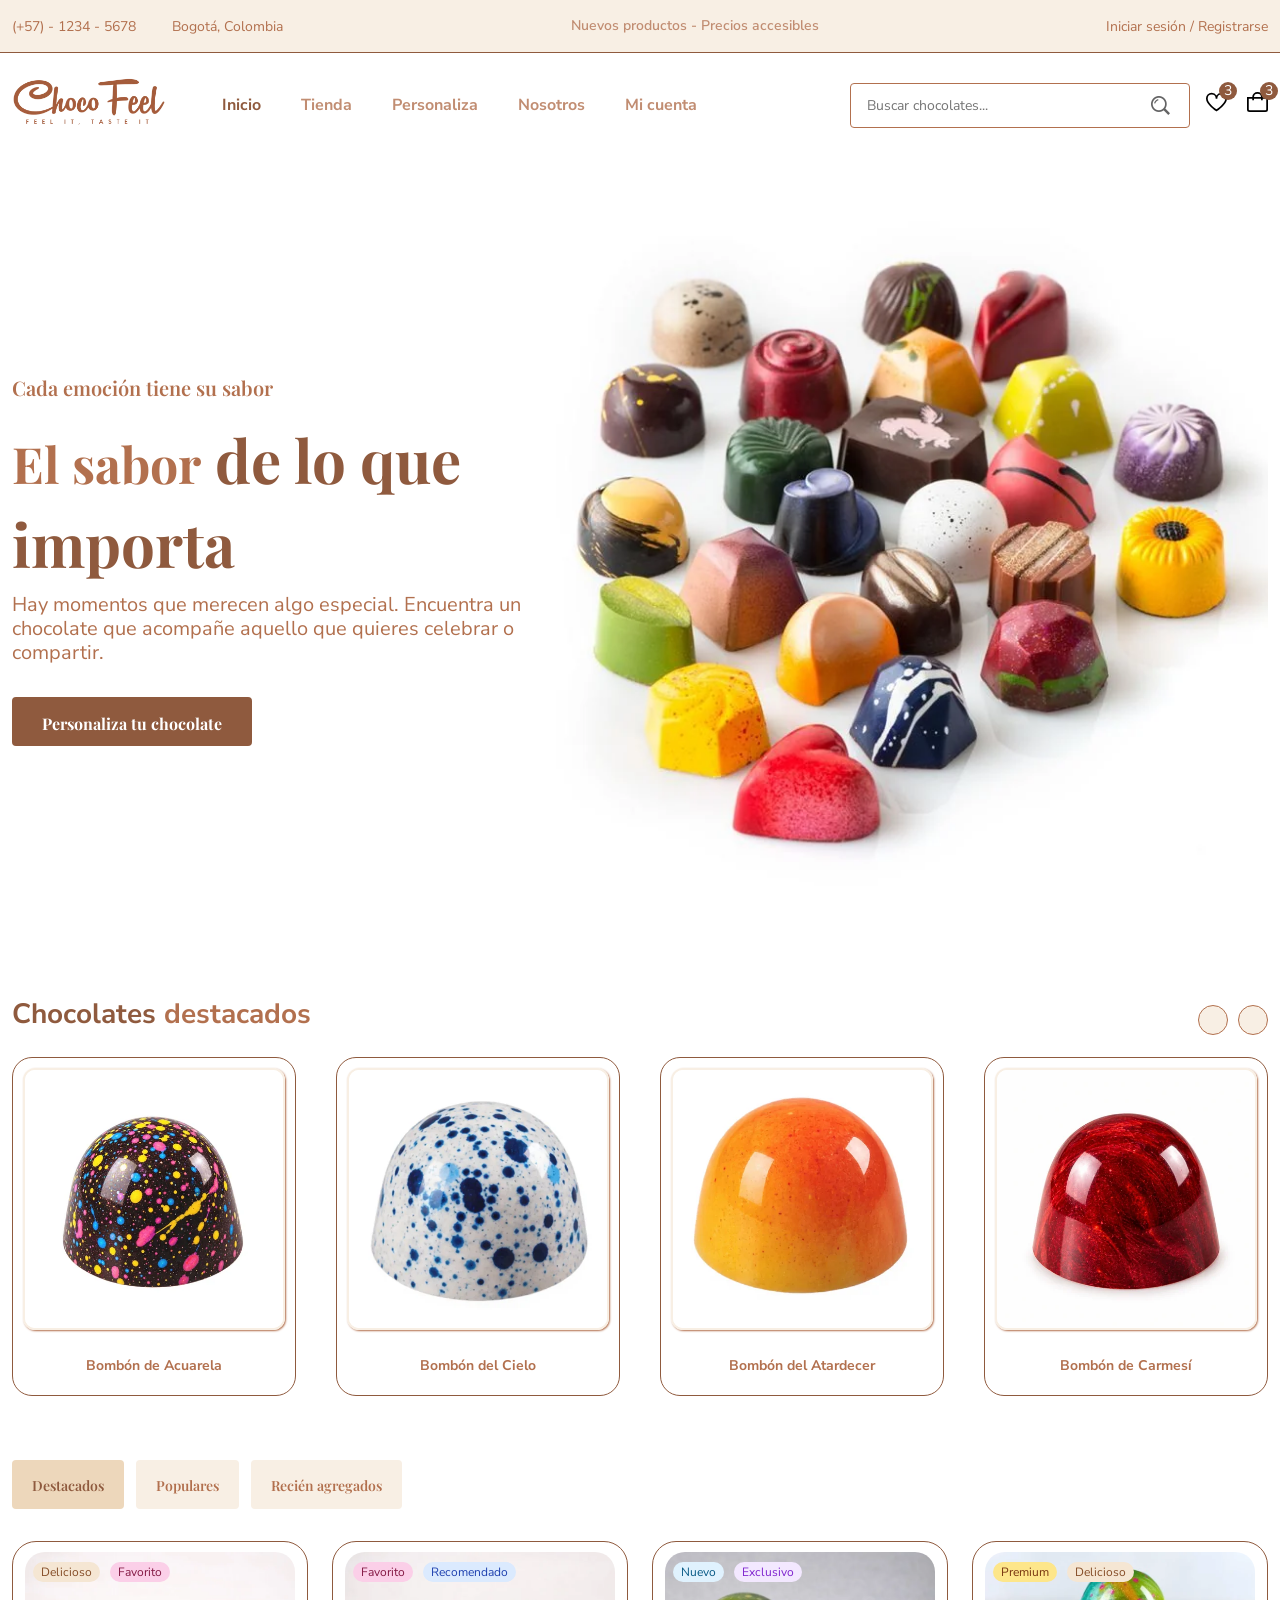
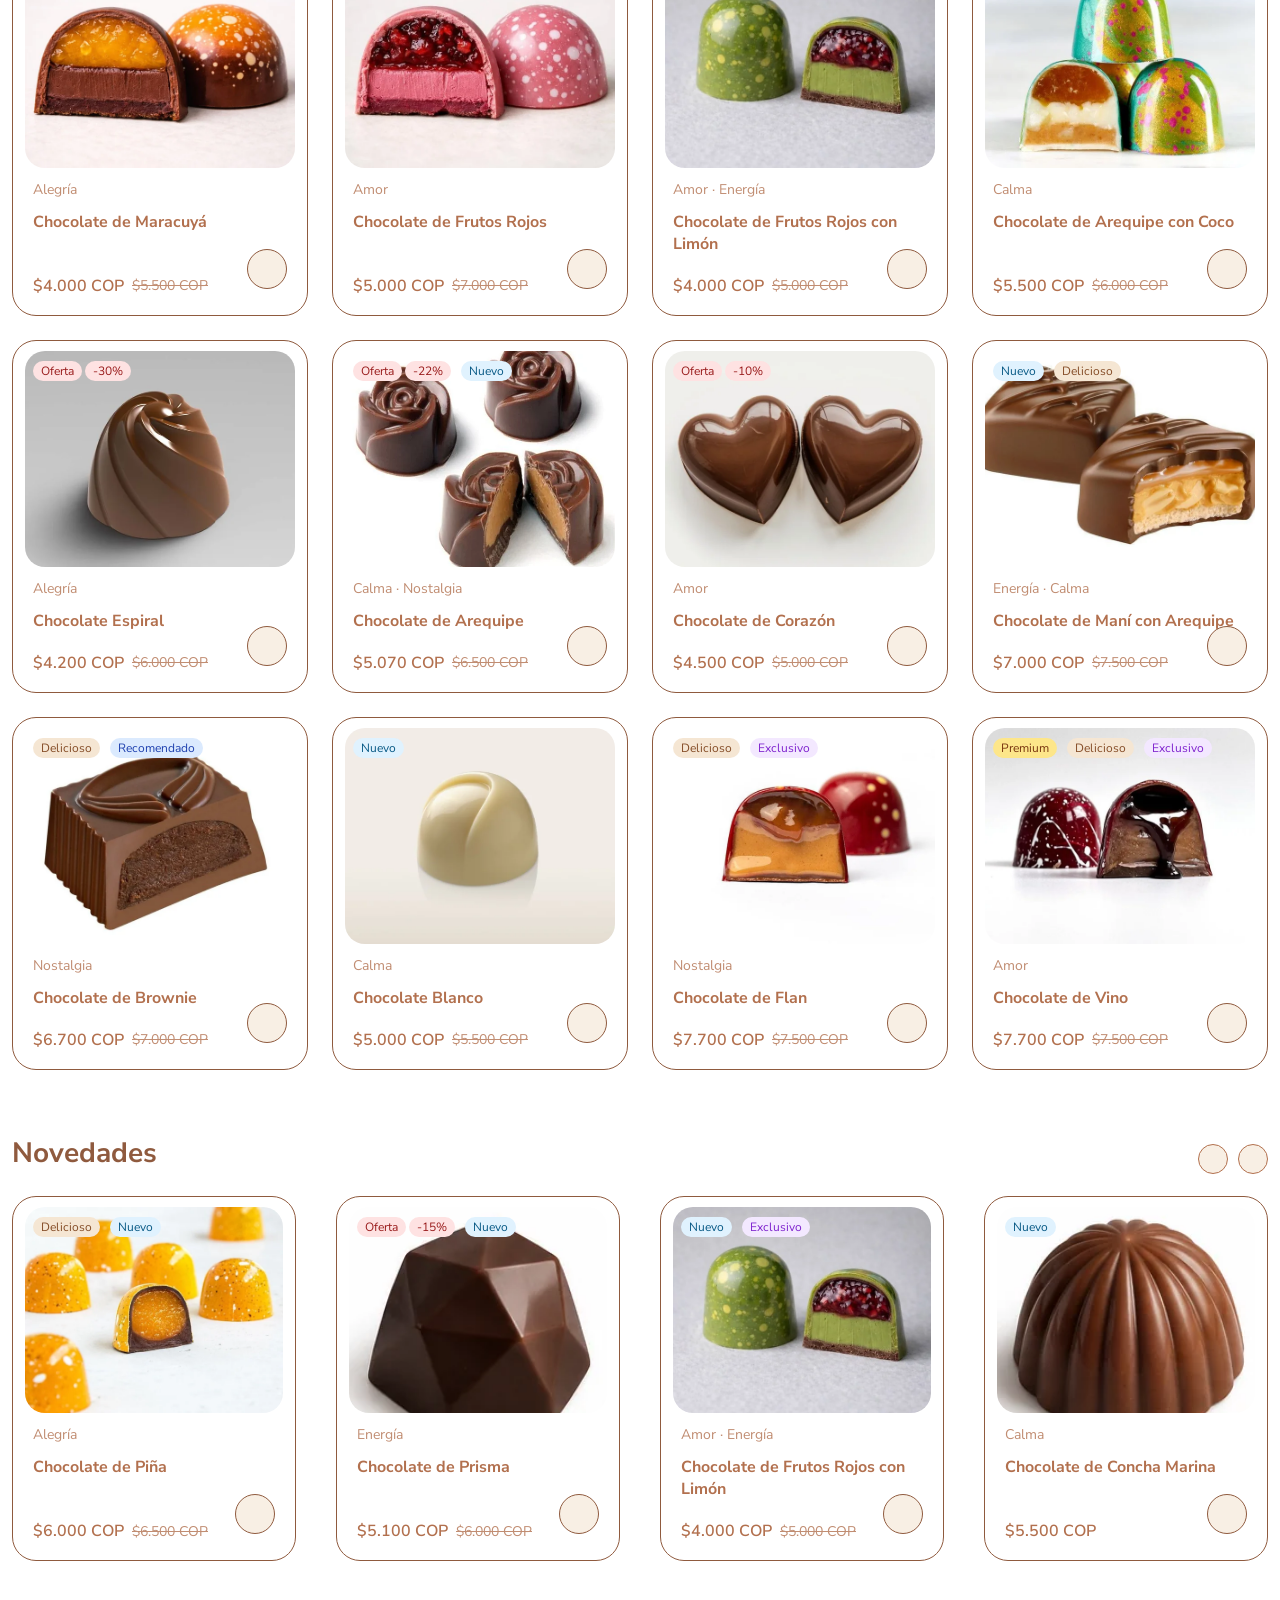
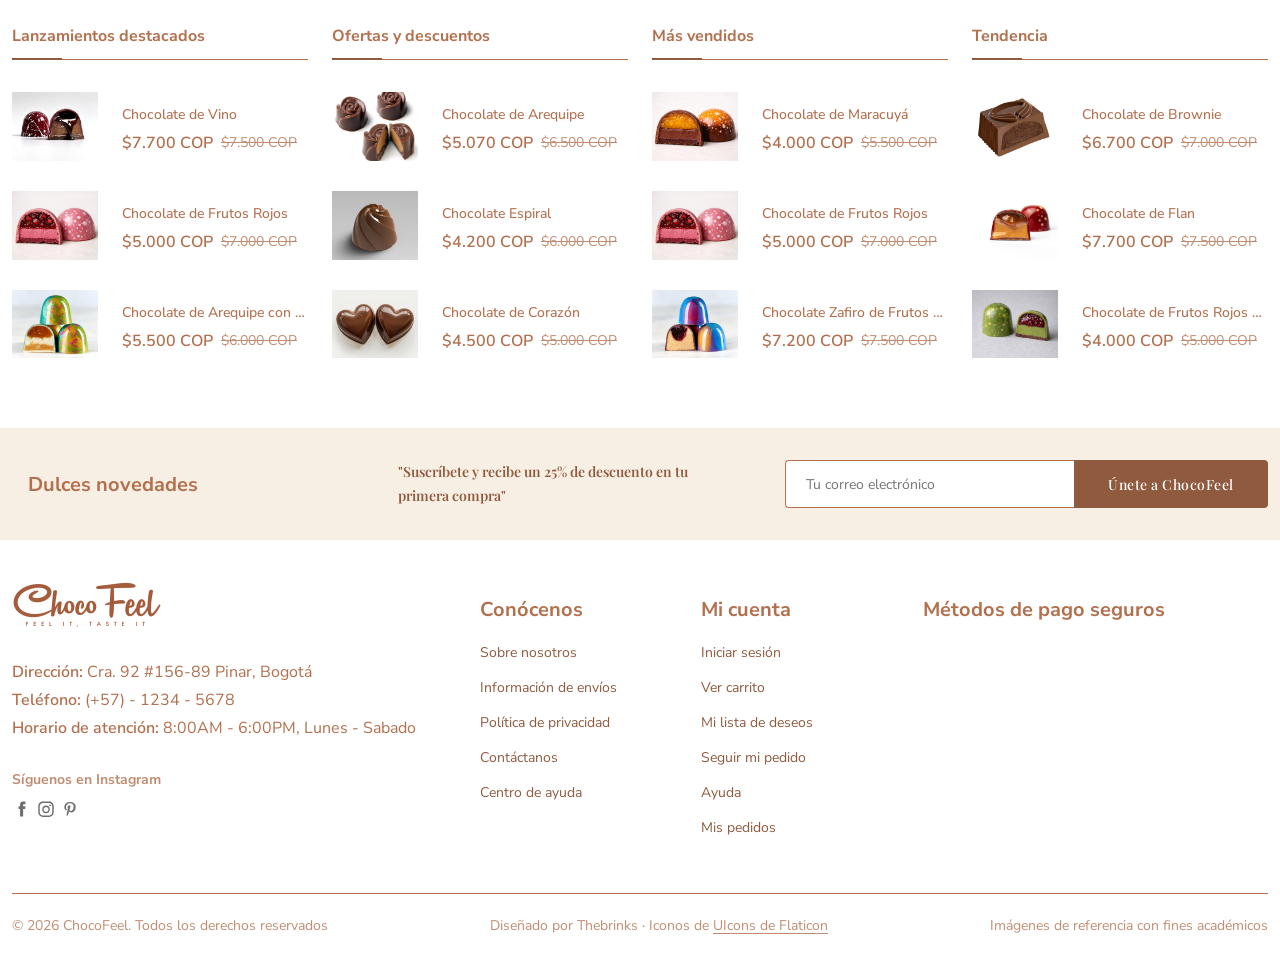
==== index.html @ 1091b46d "Tienda con filtro por emoción y sin oro comestible - shop.html + shop.js: los 22 productos con filtr" ====
<!DOCTYPE html>
<html lang="es">
<head>
  <meta charset="UTF-8">
  <meta name="viewport" content="width=device-width, initial-scale=1.0">
  <!--================= FLATICON =================-->
  <link 
    rel='stylesheet' 
    href='https://cdn-uicons.flaticon.com/4.0.0/uicons-regular-straight/css/uicons-regular-straight.css'>
  <link 
    rel='stylesheet' 
    href='https://cdn-uicons.flaticon.com/4.0.0/uicons-regular-rounded/css/uicons-regular-rounded.css'>
  <!--================= SWIPER CSS =================-->
  <link
    rel="stylesheet"
    href="https://cdn.jsdelivr.net/npm/swiper@9/swiper-bundle.min.css"
  />
  <!--================= CSS =================-->
  <link rel="stylesheet" href="assets/css/styles.css">
  <link rel="icon" type="image/png" href="assets/img/marca/favicon-chocofeel-32pixeles.png">
  <title>ChocoFeel</title>
</head>
<body>
  <!--================= HEADER =================-->
  <header class="header">
    <div class="header__top">
      <div class="header__container container">
        <div class="header__contact">
          <span>(+57) - 1234 - 5678</span>
          <span> Bogotá, Colombia</span>
        </div>
        <p class="header__alert-news">
          Nuevos productos - Precios accesibles
        </p>
        <a href="login-register.html" class="header__top-action">
          Iniciar sesión / Registrarse
        </a>
      </div>
    </div>
    <nav class="nav container">
      <a href="index.html" class="nav__logo">
          <img src="assets/img/marca/logo-chocofeel-mejorado-sinfondo.webp" alt="" class="nav__logo-img">
      </a>
      <div class="nav__menu" id="nav-menu">
        <ul class="nav__list">
          <li class="nav__item">
            <a href="index.html" class="nav__link active-link">Inicio</a>
          </li>
          <li class="nav__item">
            <a href="shop.html" class="nav__link">Tienda</a>
          </li>
          <li class="nav__item">
            <a href="customize.html" class="nav__link">Personaliza</a>
          </li>
          <li class="nav__item">
            <a href="about.html" class="nav__link">Nosotros</a>
          </li>
          <li class="nav__item">
            <a href="accounts.html" class="nav__link">Mi cuenta</a>
          </li>
        </ul>
        <div class="header__search">
          <input type="text" placeholder="Buscar chocolates..." class="form__input">
          <button class="search__btn" aria-label="Buscar">
            <img src="assets/img/icons/search.png" alt="">
          </button>
        </div>
      </div>
      <div class="header__user-actions">
          <a href="wishlist.html" class="header__action-btn">
            <img src="assets/img/icons/icon-heart.svg" alt="">
            <span class="count">3</span>
          </a>
          <a href="cart.html" class="header__action-btn">
            <img src="assets/img/icons/icon-cart.svg" alt="">
            <span class="count">3</span>
          </a>
      </div>
    </nav>
  </header>
  <!--================= MAIN =================-->
  <main class="main">
    <!--================= HOME =================-->
    <section class="home section--lg">
      <div class="home__container container grid">
        <div class="home__content">
          <span class="home__subtitle">Cada emoción tiene su sabor</span>
          <h1 class="home__title">
            El sabor<span> de lo que importa</span>
          </h1>
          <p class="home__description">
            Hay momentos que merecen algo especial. Encuentra un chocolate que acompañe aquello que quieres celebrar o compartir.
          </p>
          <a href="customize.html" class="btn">Personaliza tu chocolate</a>
        </div>
        <img src="assets/img/banner/banner--colors-chocolates.webp" alt="" class="home__img">
      </div>
    </section>
    <!--================= FEATURES =================-->
    <section class="featured container section">
      <h3 class="section__title">
          <span>Chocolates</span> destacados
      </h3>
      <div class="features__container swiper">
        <div class="swiper-wrapper">
          <a href="shop.html" class="feature__item swiper-slide">
            <img src="assets/img/features/feature-1.webp" loading="lazy" alt="" class="feature__img">
            <h3 class="feature__title">Bombón de Acuarela</h3>
          </a>
          <a href="shop.html" class="feature__item swiper-slide">
            <img src="assets/img/features/feature-2.webp" loading="lazy" alt="" class="feature__img">
            <h3 class="feature__title">Bombón del Cielo</h3>
          </a>
          <a href="shop.html" class="feature__item swiper-slide">
            <img src="assets/img/features/feature-3.webp" loading="lazy" alt="" class="feature__img">
            <h3 class="feature__title">Bombón del Atardecer</h3>
          </a>
          <a href="shop.html" class="feature__item swiper-slide">
            <img src="assets/img/features/feature-4.webp" loading="lazy" alt="" class="feature__img">
            <h3 class="feature__title">Bombón de Carmesí</h3>
          </a>
          <a href="shop.html" class="feature__item swiper-slide">
            <img src="assets/img/features/feature-5.webp" loading="lazy" alt="" class="feature__img">
            <h3 class="feature__title">Bombón de Ámbar</h3>
          </a>
          <a href="shop.html" class="feature__item swiper-slide">
            <img src="assets/img/features/feature-6.webp" loading="lazy" alt="" class="feature__img">
            <h3 class="feature__title">Bombón del Cosmos</h3>
          </a>
          <a href="shop.html" class="feature__item swiper-slide">
            <img src="assets/img/features/feature-7.webp" loading="lazy" alt="" class="feature__img">
            <h3 class="feature__title">Bombón Áureo</h3>
          </a>
        </div>
        <div class="swiper-button-next">
          <i class="fi fi-rs-angle-right"></i>
        </div>
        <div class="swiper-button-prev">
          <i class="fi fi-rs-angle-left"></i>
        </div>
      </div>
    </section> 
    <!--================= PRODUCTS =================-->
    <section class="products section container">
      <div class="tab__btns">
        <span class="tab__btn active-tab" data-target="#featured">Destacados</span>
        <span class="tab__btn"
        data-target="#popular">Populares</span>
        <span class="tab__btn"
        data-target="#new-added">Recién agregados</span>
      </div>
      <div class="tab__items">
        <div class="tab__item active-tab" content id="featured">
          <div class="products__container grid"></div>
        </div>
        <div class="tab__item" content id="popular">
          <div class="products__container grid"></div>
        </div>
        <div class="tab__item" content id="new-added">
          <div class="products__container grid"></div>
        </div>
      </div>
    </section>
    <!--================= NEW ARRIVALS =================-->
    <section class="new__arrivals container section">
      <h3 class="section__title">
          <span>Novedades</span>
      </h3>
      <div class="new__container swiper">
        <div class="swiper-wrapper"></div>
        <div class="swiper-button-next">
          <i class="fi fi-rs-angle-right"></i>
        </div>
        <div class="swiper-button-prev">
          <i class="fi fi-rs-angle-left"></i>
        </div>
      </div>
    </section>
    <!--================= SHOWCASE =================-->
    <section class="showcase section">
      <div class="showcase__container container grid">
        <div class="showcase__wrapper">
          <h3 class="section__title">Lanzamientos destacados</h3>
          <div id="showcase-launches"></div>
        </div>
        <div class="showcase__wrapper">
          <h3 class="section__title">Ofertas y descuentos</h3>
          <div id="showcase-offers"></div>
        </div>
        <div class="showcase__wrapper">
          <h3 class="section__title">Más vendidos</h3>
          <div id="showcase-best-sellers"></div>
        </div>
        <div class="showcase__wrapper">
          <h3 class="section__title">Tendencia</h3>
          <div id="showcase-trending"></div>
        </div>
      </div>
    </section>
    <!--================= NEWSLETTER =================-->
    <section class="newsletter section home__newsletter">
      <div class="newsletter__container container grid">
        <h3 class="newsletter__title flex">
          <i class="fi fi-rr-envelope newsletter__icon"></i>
          Dulces novedades
        </h3>
        <p class="newsletter__description">
          "Suscríbete y recibe un 25% de descuento en tu primera compra"
        </p>
        <form action="" class="newsletter__form" id="newsletter-form">
          <input 
          type="email" 
          placeholder="Tu correo electrónico" 
          class="newsletter__input" 
          required>
          <button type="submit" class="newsletter__btn">Únete a ChocoFeel</button>
        </form>
      </div>
    </section>
  </main>
  <!--================= FOOTER =================-->
  <footer class="footer container">
    <div class="footer__container grid">
      <div class="footer__content">
        <a href="index.html" class="footer__logo">
          <img src="assets/img/marca/logo-chocofeel-mejorado-sinfondo.webp" alt="" class="footer__logo-img">
        </a>
        <p class="footer__description">
          <span>Dirección:</span> Cra. 92 #156-89 Pinar, Bogotá
        </p>
        <p class="footer__description">
          <span>Teléfono:</span> (+57) - 1234 - 5678
        </p>
        <p class="footer__description">
          <span>Horario de atención:</span> 8:00AM - 6:00PM, Lunes - Sabado
        </p>
        <div class="footer__social">
          <h4 class="footer__subtitle">Síguenos en Instagram</h4>
          <div class="footer__social-links flex">
            <a href="">
              <img src="assets/img/icons/icon-facebook.svg" alt="" class="footer__social-icon">
            </a>
            <a href="">
              <img src="assets/img/icons/icon-instagram.svg" alt="" class="footer__social-icon">
            </a>
            <a href="">
              <img src="assets/img/icons/icon-pinterest.svg" alt="" class="footer__social-icon">
            </a>
            <a href="">
              <img src="assets/img/icons/icon-twitter.svg" alt="" class="footer__social-icon">
            </a>
          </div>
        </div>
      </div>

      <div class="footer__content">
        <h3 class="footer__title">Conócenos</h3>
        <ul class="footer__links">
          <li><a href="about.html" class="footer__link">Sobre nosotros</a></li>
          <li><a href="" class="footer__link">Información de envíos</a></li>
          <li><a href="" class="footer__link">Política de privacidad</a></li>
          <li><a href="" class="footer__link">Contáctanos</a></li>
          <li><a href="" class="footer__link">Centro de ayuda</a></li>
        </ul>
      </div>

      <div class="footer__content">
        <h3 class="footer__title">Mi cuenta</h3>
        <ul class="footer__links">
          <li><a href="login-register.html" class="footer__link">Iniciar sesión</a></li>
          <li><a href="cart.html" class="footer__link">Ver carrito</a></li>
          <li><a href="wishlist.html" class="footer__link">Mi lista de deseos</a></li>
          <li><a href="" class="footer__link">Seguir mi pedido</a></li>
          <li><a href="" class="footer__link">Ayuda</a></li>
          <li><a href="accounts.html" class="footer__link">Mis pedidos</a></li>
        </ul>
      </div>

      <div class="footer__content">
        <h3 class="footer__title">Métodos de pago seguros</h3>

        <img src="assets/img/payment-method/payment-method.png" alt="" class="payment__img">
      </div>
    </div>

    <div class="footer__bottom">
      <p class="copyright">&copy; 2026 ChocoFeel. Todos los derechos reservados </p>
      <p class="designer">
        Diseñado por Thebrinks · Iconos de <a href="https://www.flaticon.es/uicons" 
        target="_blank">UIcons de Flaticon</a>
      </p>
      <p class="designer">
        Imágenes de referencia con fines académicos
      </p>
    </div>
  </footer>
  <!--================= SWIPER JS =================-->
  <script src="https://cdn.jsdelivr.net/npm/swiper@9/swiper-bundle.min.js"></script>
  <!--================= MAIN JS =================-->
  <script src="assets/js/products.js"></script>
  <script src="assets/js/main.js"></script>
</body>
</html>
---- assets/css/styles.css ----
/*=============== GOOGLE FONTS ===============*/
@import url('https://fonts.googleapis.com/css2?family=Nunito+Sans:opsz,wght@6..12,200..1000&family=Playfair+Display:wght@400..900&display=swap');

/*=============== VARIABLES CSS ===============*/
:root {
    --header-height: 4rem;

    /*============ colors ============*/
    --first-color: #8f5a3e;
    --first-color-alt: #f8efe4;
    --second-color: #edd7bb;
    --title-color: #8f5a3e;
    --subtitle-color: #b2704e;
    --text-color: #b2704e;
    --text-color-light: #c18d72;
    --body-color: #fff;
    --container-color: #f8efe4;
    --border-color: #8f5a3e;
    --border-color-alt: #b2704e;

    /*============ font and typography ============*/
    /* .5rem = 8px | 1rem = 16px ... */
    --body-font: "Nunito Sans", sans-serif;
    --second-font: "Playfair Display", sans-serif;
    --bigger-font-size: 3.75rem;
    --big-font-size: 3.5rem;
    --h1-font-size: 3.125rem;
    --h2-font-size: 2.5rem;
    --h3-font-size: 2.125rem;
    --h4-font-size: 1.750rem;
    --large-font-size: 1.250rem;
    --normal-font-size: 1rem;
    --small-font-size: 0.875rem;
    --smaller-font-size: 0.75rem;
    --tiny-font-size: 0.6875rem;

    /*============ Font weight ============*/
    --weight-400: 400;
    --weight-500: 500;
    --weight-600: 600;
    --weight-700: 700;

    /*============ transition ============*/
    --transition: cubic-bezier(0, 0, 0.05, 1);
}

/* Responsive typography */
    @media screen and (max-width: 1200px) {

    }

/*=============== BASE ===============*/
* {
    margin: 0;
    padding: 0;
    box-sizing: border-box;
}

input,
textarea,
body {
    color: var(--text-color);
    font-family: var(--body-font);
    font-size: var(--normal-font-size);
    font-weight: var(--weight-400)
}

body {
    background-color: var(--body-color);
}

h1 {
    font-family: var(--second-font);
    color: var(--title-color);
    font-weight: var(--weight-700);
}

h2 {
    font-family: var(--second-font);
    color: var(--subtitle-color);
    font-weight: var(--weight-600);
}

h3,
h4 {
    font-family: var(--body-font);
    color: var(--subtitle-color);
    font-weight: var(--weight-700);
}

ul {
    list-style: none;
}

a {
    text-decoration: none;
}

p {
    line-height: 1.5rem;
}

img {
    max-width: 100%;
}

button,
textarea,
input {
    background-color: transparent;
    border: none;
    outline: none;
}

/*=============== REUSABLE CSS CLASES ===============*/
.container {
    max-width: 1320px;
    margin-inline: auto;
    padding-inline: 0.75rem;
}

.grid {
    display: grid;
    gap: 1.5rem;
}

.section {
    padding-block: 2rem;
}

.section--lg {
    padding-block: 4rem;
}

.section__title {
    font-size: var(--h4-font-size);
    margin-bottom: 1.5rem
}

.section__title span {
    color: var(--first-color)
}

.header__container {
    display: flex;
    align-items: center;
    justify-content: space-between;
}

.form__input {
    border: 1px solid var(--border-color-alt);
    padding-inline: 1rem;
    height: 45px;
    border-radius: 0.25rem;
    font-size: var(--small-font-size)
}

.flex {
    display: flex;
    align-items: center;
    column-gap: 0.5rem;
}

.new__price {
    color: var(--subtitle-color);
    font-weight: var(--weight-600);
}

.old__price {
    color: var(--text-color-light);
    font-size: var(--small-font-size);
    text-decoration: line-through;
}

/*=============== HEADER & NAV ===============*/
.header__top {
    background-color: var(--container-color);
    border-bottom: 1px solid var(--first-color);
    padding-block: 0.875rem;
}

.header__contact span:first-child {
    margin-right: 2rem;
}

.header__contact span,
.header__alert-news,
.header__top-action {
    font-size: var(--small-font-size)
}

.header__alert-news {
    color: var(--text-color-light);
    font-weight: var(--weight-600);
}

.header__top-action {
    color: var(--text-color)
}

.nav,
.nav__menu,
.nav__list,
.header__user-actions {
    display: flex;
    align-items: center;
}

.nav {
    height: calc(var(--header-height) + 2.5rem);
    justify-content: space-between;
    column-gap: 1rem;
}

.nav__logo-img {
    width: 200px;
}

.nav__menu {
    width: 100%;
    margin-left: 2.5rem;
}

.nav__list {
    column-gap: 2.5rem;
    margin-right: auto;
}

.nav__link {
    color: var(--text-color-light);
    font-weight: var(--weight-700);
    transition: all 0.2s var(--transition);
}

.header__search {
    width: 340px;
    position: relative;
}

.header__search .form__input {
    width: 100%;
}

.search__btn {
    position: absolute;
    top: 24%;
    right: 1.25rem;
    cursor: pointer;
}

.header__user-actions {
    column-gap: 1.25rem;
}

/* Active link */
.active-link,
.nav__link:hover {
    color: var(--title-color);
}

.header__action-btn {
    position: relative;
}

.header__action-btn img {
    width: 30px;
}

.header__action-btn .count {
    position: absolute; 
    top: -0.626rem;
    right: -0.625rem;
    background-color: var(--first-color);
    color: var(--body-color);
    height: 18px;
    width: 18px;
    line-height: 18px;
    border-radius: 50%;
    text-align: center;
    font-size: var(--small-font-size);
}

/*=============== HOME ===============*/
.home__container {
    grid-template-columns: 5fr 7fr;
    align-items: center;
}

.home__subtitle,
.home__description {
    font-size: var(--large-font-size);
}

.home__subtitle {
    font-family: var(--second-font);
    font-weight: var(--weight-600);
    margin-bottom: 1rem;
    display: block;
}

.home__title {
    font-size: var(--h1-font-size);
    font-weight: var(--weight-700);
    line-height: 1.4;
    color: var(--subtitle-color);
}

.home__title span {
    color: var(--first-color);
    font-size: var(--bigger-font-size)
}

.home__description {
    margin-block: .5rem 2rem;
}

.home__img {
    justify-self: flex-end;
}

/*=============== BUTTONS ===============*/
.btn {
    display: inline-block;
    background-color: var(--first-color);
    border: 2px solid var(--first-color);
    color: var(--body-color);
    Padding-inline: 1.75rem;
    height: 49px;
    line-height: 49px;
    border-radius: 0.25rem;
    font-family: var(--second-font);
    font-weight: var(--weight-700);
    transition: all 0.4s var(--transition);
}

.btn:hover {
    background-color: transparent;
    color: var(--first-color);
}

/*=============== FEATURES ===============*/
.featured {
    overflow: hidden;
}

.feature__item {
    text-align: center;
    border: 1px solid var(--border-color);
    padding: 0.625rem 0.625rem 1.25rem;
    border-radius: 1.25rem;
    max-height: 350px;
}

.feature__img {
    border-radius: 0.75rem;
    margin-bottom: 1.25rem;
    border: 2px solid var(--first-color-alt);
    box-shadow: 1px 1px 2px var(--subtitle-color);
}

.feature__title {
    color: var(--text-color);
    font-size: var(--small-font-size);
}

/* Swiper class */

.swiper {
    overflow: initial;
}

.swiper-button-next::after,
.swiper-button-prev::after {
    content: '';
}

.swiper-button-next,
.swiper-button-prev {
    top: -1.875rem;
    background-color: var(--first-color-alt);
    border: 1px solid var(--border-color-alt);
    width: 30px;
    height: 30px;
    border-radius: 50%;
    color: var(--first-color);
    font-size: var(--tiny-font-size);
}

.swiper-button-prev {
    left: initial;
    right: 2.5rem;
}

.swiper-button-next {
    right: 0;
}

/*=============== PRODUCTS ===============*/
.tab__btns {
    display: flex;
    column-gap: 0.75rem;
    margin-bottom: 2rem;
}

.tab__btn {
    background-color: var(--first-color-alt);
    color: var(--subtitle-color);
    padding: 1rem 1.25rem 0.875rem;
    border-radius: 0.25rem;
    font-family: var(--second-font);
    font-size: var(--small-font-size);
    font-weight: var(--weight-600);
    cursor: pointer;
}

.products__container {
    grid-template-columns: repeat(4, 1fr);
}

.product__item {
    border: 1px solid var(--border-color);
    border-radius: 1.5rem;
    transition: all 0.2s var(--transition);
    display: flex;
    flex-direction: column;
}

.product__banner {
    padding: 0.625rem 0.75rem 0.75rem;
}

.product__banner,
.product__images {
    position: relative;
}

.product__images {
    display: block;
    overflow: hidden;
    border-radius: 1.25rem;
}

.product__img {
    width: 100%;
    aspect-ratio: 5 / 4;
    object-fit: cover;
    vertical-align: middle;
    transition: all 1.5s var(--transition);
}

.product__item:hover .product__img {
    transform: scale(1.1);
}

.product__actions {
    position: absolute;
    top: 50%;
    left: 50%;
    transform: translate(-50%, -50%);
    display: flex;
    column-gap: 0.5rem;
    transition: all 0.2s var(--transition);
}

.action__btn {
    width: 40px;
    height: 40px;
    line-height: 42px;
    text-align: center;
    border-radius: 50%;
    background-color: var(--first-color-alt);
    border: 1px solid var(--border-color);
    color: var(--text-color);
    font-size: var(--small-font-size);
    position: relative;
}

.action__btn::before,
.action__btn::after {
    position: absolute;
    left: 50%;
    transform: translateX(-50%);
    transition: all 0.3s cubic-bezier(0.71, 1.7, 0.77, 1.24)
}

.action__btn::before {
    content: '';
    top: -2px;
    border: 0.5rem solid transparent;
    border-top-color: var(--first-color);

}

.action__btn::after {
    content: attr(aria-label);
    bottom: 100%;
    background-color: var(--first-color);
    color: var(--body-color);
    font-size: var(--tiny-font-size);
    white-space: nowrap;
    padding-inline: 0.625rem;
    border-radius: 0.25rem;
    line-height: 2.58;
}

.product__badge {
    display: flex;
    gap: 10px;
    position: absolute;
    left: 1.25rem;
    top: 1.25rem;
}

.badge {
    background-color: var(--first-color);
    color: var(--body-color);
    padding: 0.125rem 0.5rem;
    border-radius: 2.5rem;
    font-size: var(--smaller-font-size);
}

.badge-discount {
    display: flex;
    gap: 3px;
}

.light-blue {
    background-color: #e0f2fe;
    color: #075985
}

.light-brown {
    background-color: #f5e6d3;
    color: #854d27;
}

.light-red {
    background-color: #fee2e2;
    color: #991b1b;
}

.light-yellow {
    background-color: #fde68a;
    color: #78350f;
}

.light-pink {
    background-color: #fbcfe8;
    color: #831843;
}

.dark-blue {
    background-color: #dbeafe;
    color: #1e40af;
}

.dark-purple {
    background-color: #f3e8ff;
    color: #7e22ce;
}


.product__content {
    padding: 0 1.25rem 1.125rem;
    position: relative;
    flex-grow: 1;
    display: flex;
    flex-direction: column;
}

.product__price {
    margin-top: auto;
}

.product__category {
    color: var(--text-color-light);
    font-size: var(--small-font-size);
}

.product__title {
    font-size: var(--normal-font-size);
    margin-block: 0.75rem 0.5rem;
}

.product__rating {
    color: #ffb300;
    font-size: var(--smaller-font-size);
    margin-bottom: 0.75rem;
}

.cart__btn {
    position: absolute;
    bottom: 1.6rem;
    right: 1.25rem;
}

/* Active Tab */
.tab__btn.active-tab {
    color: var(--title-color);
    background-color: var(--second-color);
}

.tab__item:not(.active-tab) {
    display: none;
}

/* Product Hover */
.product__actions,
.action__btn::before,
.action__btn::after {
    opacity: 0;
}

.product__item:hover {
    box-shadow: 0 0 10px #0000001a;
}

.product__item:hover .product__actions,
.action__btn:hover::before,
.action__btn:hover::after {
    opacity: 1;
}

.action__btn:hover::before,
.action__btn:hover::after {
    transform: translateX(-50%) translateY(-0.5rem)
}

.action__btn:hover {
    background-color: var(--first-color);
    border-color: var(--first-color);
    color: var(--body-color);
}

/*=============== NEW ARRIVALS ===============*/
.new__arrivals {
    overflow: hidden;
}

.new__container .swiper-slide {
    height: auto;
}

/*=============== SHOWCASE ===============*/

.showcase__container {
    grid-template-columns: repeat(4,1fr);
}

.showcase__wrapper .section__title {
    font-size: var(--normal-font-size);
    border-bottom: 1px solid var(--border-color-alt);
    padding-bottom: 0.75rem;
    margin-bottom: 2rem;
    position: relative
}

.showcase__wrapper .section__title::before {
    content: '';
    position: absolute;
    left: 0;
    bottom: -1.3px;
    width: 50px;
    height: 2px;
    background-color: var(--first-color);
}

.showcase__item {
    display: flex;
    align-items: center;
    column-gap: 1.5rem;
}

.showcase__item:not(:last-child) {
    margin-bottom: 1.5rem;
}

.showcase__img {
    width: 86px;
    aspect-ratio: 5 / 4;
    object-fit: cover;
}

.showcase__content {
    width: calc(100% - 110px);
}

.showcase__title {
    font-size: var(--small-font-size);
    font-weight: var(--weight-500);
    white-space: nowrap;
    overflow: hidden;
    text-overflow: ellipsis;
    margin-bottom: 0.5rem;
}

/*=============== NEWSLETTER ===============*/
.newsletter {
    background-color: var(--container-color);
}

.home__newsletter {
    margin-top: 2rem;
}

.newsletter__container {
    grid-template-columns: repeat(2, 3.5fr) 5fr;
    align-items: center;
    column-gap: 3rem;
}

.newsletter__title {
    column-gap: 1rem;
    font-size: var(--large-font-size);
}

.newsletter__icon {
    display: flex;
    color: var(--first-color);
    font-size: 2.25rem;
}

.newsletter__description {
    color: var(--title-color);
    font-family: var(--second-font);
    font-size: var(--small-font-size);
    font-weight: var(--weight-600)
}

.newsletter__form {
    display: flex;
}

.newsletter__input,
.newsletter__btn {
    font-size: var(--small-font-size);
}

.newsletter__input {
    background-color: var(--body-color);
    border: 1px solid var(--border-color-alt);
    border-right: none;
    padding-inline: 1.25rem;
    width: 100%;
    height: 48px;
    border-radius: 0.25rem 0 0 0.25rem;
}

.newsletter__btn {
    background-color: var(--first-color);
    border: 2px solid var(--first-color);
    color: var(--body-color);
    padding-inline: 2rem;
    border-radius: 0 0.25rem 0.25rem 0;
    font-family: var(--second-font);
    font-weight: var(--weight-500);
    letter-spacing: 0.5px;
    white-space: nowrap;
    cursor: pointer;
    transition: all 0.3s var(--transition);
}

.newsletter__btn:hover {
    background-color: var(--container-color);
    color: var(--first-color);
}

/* Mensaje que reemplaza al formulario después de enviarlo (ver main.js) */
.newsletter__success {
    color: var(--title-color);
    font-family: var(--second-font);
    font-weight: var(--weight-600);
}

/*=============== FOOTER ===============*/
.footer__container {
    grid-template-columns: 4.5fr repeat(2, 2fr) 3.5fr;
    padding-block: 2.5rem;
}

.footer__logo {
    display: block;
    margin-bottom: 1.5rem;
}

.footer__logo-img {
    width: 150px;
}

.footer__subtitle {
    color: var(--text-color-light);
    font-size: var(--small-font-size);
    margin-block: 1.25rem 0.625rem;
}

.footer__description {
    margin-bottom: 0.25rem;
}

.footer__description span {
    font-weight: var(--weight-600);
}

.footer__social .footer__subtitle {
    margin-top: 1.875rem;
}

.footer__social-links {
    column-gap: 0.25rem;
}

.footer__social-icon {
    width: 20px;
    opacity: 0.7;
}

.footer__title {
    font-size: var(--large-font-size);
    margin-block: 1rem 1.25rem;
}

.footer__link {
    color: var(--title-color);
    font-size: var(--small-font-size);
    margin-bottom: 1rem;
    display: block;
    transition: all .3s var(--transition);
}

.footer__link:hover {
    color: var(--subtitle-color);
    margin-left: 0.25rem;
}

.footer__bottom {
    display: flex;
    justify-content: space-between;
    padding-block: 1.25rem;
    border-top: 1px solid var(--border-color-alt);
    align-items: center;
}

.copyright,
.designer {
    color: var(--text-color-light);
    font-size: var(--small-font-size);
}

.designer a {
    color: inherit;
    text-decoration: underline;
    text-underline-offset: 3px;
    transition: color 0.3s var(--transition);
}

.designer a:hover {
    color: var(--first-color);
}

/*=============== BREADCRUMBS ===============*/
.breadcrumb {
    background-color: var(--container-color);
    padding-block: 1.5rem;
}

.breadcrumb__list {
    column-gap: 0.75rem;
}

.breadcrumb__link {
    color: var(--text-color);
    font-size: var(--small-font-size);
}
/*=============== FORMS (login, registro y armador) ===============*/
.form {
    row-gap: 0.75rem;
}

.form__label {
    color: var(--title-color);
    font-size: var(--small-font-size);
    font-weight: var(--weight-600);
    margin-bottom: -0.25rem;
}

.form__input:focus {
    border-color: var(--first-color);
}

.form__check {
    display: flex;
    align-items: center;
    column-gap: 0.5rem;
    font-size: var(--small-font-size);
    cursor: pointer;
}

.form__check input {
    accent-color: var(--first-color);
    width: 1rem;
    height: 1rem;
}

.form__error {
    color: #991b1b;
    font-size: var(--small-font-size);
    font-weight: var(--weight-600);
}

.form__error:empty {
    display: none;
}

.form__btn {
    margin-top: 0.5rem;
}

.btn {
    cursor: pointer;
}

.form__success {
    color: var(--title-color);
    font-family: var(--second-font);
    font-size: var(--large-font-size);
    font-weight: var(--weight-600);
}

/*=============== CUSTOMIZE ===============*/
.customize__title {
    font-size: var(--h2-font-size);
    color: var(--subtitle-color);
}

.customize__title span {
    color: var(--first-color);
}

.customize__description {
    margin-block: 0.5rem 2.5rem;
}

.customize__container {
    grid-template-columns: 8fr 4fr;
    align-items: start;
    column-gap: 3rem;
}

.customize__step {
    border: 1px solid var(--border-color-alt);
    border-radius: 1.25rem;
    padding: 1.5rem;
    margin-bottom: 1.5rem;
}

.customize__legend {
    display: flex;
    align-items: center;
    column-gap: 0.75rem;
    padding-inline: 0.5rem;
    color: var(--title-color);
    font-size: var(--large-font-size);
    font-weight: var(--weight-700);
}

.customize__legend span {
    display: grid;
    place-items: center;
    width: 32px;
    height: 32px;
    border-radius: 50%;
    background-color: var(--first-color);
    color: var(--body-color);
    font-size: var(--normal-font-size);
}

.customize__options {
    display: flex;
    flex-wrap: wrap;
    gap: 0.75rem;
}

.customize__options--shapes {
    display: grid;
    grid-template-columns: repeat(3, 1fr);
}

/* El radio/checkbox real se esconde, pero sigue funcionando con teclado */
.customize__option input {
    position: absolute;
    opacity: 0;
    width: 0;
    height: 0;
}

.customize__chip,
.customize__shape {
    display: flex;
    align-items: center;
    column-gap: 0.5rem;
    border: 1px solid var(--border-color-alt);
    border-radius: 2.5rem;
    padding: 0.625rem 1.125rem;
    background-color: var(--body-color);
    font-size: var(--small-font-size);
    font-weight: var(--weight-600);
    cursor: pointer;
    transition: all 0.2s var(--transition);
}

.customize__shape {
    flex-direction: column;
    row-gap: 0.5rem;
    border-radius: 1rem;
    padding: 0.5rem 0.5rem 0.75rem;
}

.customize__shape-img {
    width: 100%;
    aspect-ratio: 5 / 4;
    object-fit: cover;
    border-radius: 0.75rem;
}

.customize__chip:hover,
.customize__shape:hover {
    border-color: var(--first-color);
}

/* Opción elegida */
.customize__option input:checked + .customize__chip,
.customize__option input:checked + .customize__shape {
    background-color: var(--first-color);
    border-color: var(--first-color);
    color: var(--body-color);
}

/* Borde visible al moverse con la tecla Tab */
.customize__option input:focus-visible + .customize__chip,
.customize__option input:focus-visible + .customize__shape {
    outline: 2px solid var(--first-color);
    outline-offset: 2px;
}

.customize__option input:disabled + .customize__chip {
    opacity: 0.4;
    cursor: not-allowed;
}

.customize__extra {
    font-size: var(--smaller-font-size);
    font-weight: var(--weight-400);
}

/* Etiqueta en los rellenos que sugiere la emoción */
.customize__option.suggested .customize__chip::after {
    content: 'Sugerido';
    background-color: var(--second-color);
    color: var(--title-color);
    font-size: var(--tiny-font-size);
    padding: 0.125rem 0.5rem;
    border-radius: 2.5rem;
}

.customize__swatch {
    width: 16px;
    height: 16px;
    border-radius: 50%;
    border: 1px solid var(--body-color);
    box-shadow: 0 0 0 1px var(--border-color-alt);
}

.customize__hint {
    margin-top: 1rem;
    font-size: var(--small-font-size);
}

.customize__colors {
    margin-top: 0.25rem;
}

.customize__colors .customize__hint {
    margin-bottom: 0.75rem;
}

.customize__message {
    width: 100%;
    height: 90px;
    padding-block: 0.75rem;
    resize: vertical;
}

.customize__counter {
    text-align: right;
    font-size: var(--smaller-font-size);
}

/* Resumen: se queda fijo al bajar por la página */
.customize__summary {
    position: sticky;
    top: 1.5rem;
    background-color: var(--container-color);
    border-radius: 1.25rem;
    padding: 1.5rem;
}

.customize__summary-title {
    font-size: var(--large-font-size);
    margin-bottom: 1rem;
}

.customize__preview {
    position: relative;
}

.customize__preview-img {
    width: 100%;
    aspect-ratio: 5 / 4;
    object-fit: cover;
    border-radius: 1rem;
}

.customize__preview-paint {
    position: absolute;
    right: 0.75rem;
    bottom: 0.75rem;
    width: 64px;
    height: 64px;
    border-radius: 50%;
    border: 3px solid var(--body-color);
    box-shadow: 0 2px 6px #00000033;
}

.customize__preview-note {
    font-size: var(--smaller-font-size);
    margin-block: 0.5rem 1rem;
}

.customize__details {
    display: grid;
    grid-template-columns: auto 1fr;
    gap: 0.375rem 1rem;
    font-size: var(--small-font-size);
}

.customize__details dt {
    color: var(--title-color);
    font-weight: var(--weight-600);
}

.customize__details dd {
    text-align: right;
}

.customize__total {
    border-top: 1px solid var(--border-color-alt);
    margin-top: 1.25rem;
    padding-top: 1rem;
}

.customize__total p {
    display: flex;
    justify-content: space-between;
    font-size: var(--small-font-size);
}

.customize__total .customize__total-price {
    color: var(--title-color);
    font-size: var(--large-font-size);
    font-weight: var(--weight-700);
    margin-top: 0.5rem;
}

.customize__btn {
    width: 100%;
    margin-top: 1.25rem;
}

.customize__success {
    color: var(--title-color);
    font-weight: var(--weight-600);
    text-align: center;
    margin-top: 0.75rem;
}

/*=============== LOGIN & REGISTER ===============*/
.login-register__container {
    grid-template-columns: repeat(2, 1fr);
    align-items: start;
    column-gap: 3rem;
}

.login,
.register {
    border: 1px solid var(--border-color-alt);
    border-radius: 1.25rem;
    padding: 2rem;
}

.login-register__note {
    margin-top: 2rem;
    font-size: var(--small-font-size);
    color: var(--text-color-light);
}

/*=============== ABOUT ===============*/
.about__container {
    grid-template-columns: 6fr 6fr;
    align-items: center;
    column-gap: 3rem;
}

.about__title {
    font-size: var(--h2-font-size);
    color: var(--subtitle-color);
    margin-bottom: 1rem;
}

.about__title span {
    color: var(--first-color);
}

.about__img {
    justify-self: flex-end;
}

.about__cards {
    grid-template-columns: repeat(3, 1fr);
    margin-top: 3rem;
}

.about__card {
    background-color: var(--container-color);
    border-radius: 1.25rem;
    padding: 2rem 1.5rem;
}

.about__icon {
    display: flex;
    color: var(--first-color);
    font-size: 2rem;
}

.about__card-title {
    color: var(--title-color);
    font-size: var(--large-font-size);
    margin-block: 0.75rem 0.5rem;
}

.team {
    background-color: var(--container-color);
}

.team__container {
    grid-template-columns: repeat(2, 1fr);
    column-gap: 2rem;
}

.team__card {
    background-color: var(--body-color);
    border-radius: 1.25rem;
    padding: 2rem;
    text-align: center;
}

.team__photo {
    display: grid;
    place-items: center;
    width: 140px;
    height: 140px;
    margin: 0 auto 1.25rem;
    border-radius: 50%;
    object-fit: cover;
    background-color: var(--second-color);
    color: var(--first-color);
    font-weight: var(--weight-600);
}

.team__name {
    color: var(--title-color);
    font-size: var(--large-font-size);
}

.team__role {
    display: block;
    color: var(--text-color-light);
    font-size: var(--small-font-size);
    font-weight: var(--weight-600);
    margin-block: 0.25rem 1rem;
}

/*=============== SHOP ===============*/
.shop__header {
    display: flex;
    justify-content: space-between;
    align-items: flex-end;
    gap: 1.5rem;
    margin-bottom: 2rem;
}

.shop__title {
    font-size: var(--h2-font-size);
    color: var(--subtitle-color);
}

.shop__title span {
    color: var(--first-color);
}

.shop__description {
    margin-top: 0.5rem;
}

/* Enlace al armador */
.shop__customize {
    display: flex;
    align-items: center;
    column-gap: 0.625rem;
    background-color: var(--container-color);
    color: var(--title-color);
    border: 1px solid var(--border-color-alt);
    border-radius: 2.5rem;
    padding: 0.75rem 1.25rem;
    font-size: var(--small-font-size);
    font-weight: var(--weight-600);
    transition: all 0.3s var(--transition);
}

.shop__customize i {
    display: flex;
}

.shop__customize:hover {
    background-color: var(--first-color);
    border-color: var(--first-color);
    color: var(--body-color);
}

.shop__filters {
    display: flex;
    justify-content: space-between;
    align-items: center;
    flex-wrap: wrap;
    gap: 1rem;
    padding-block: 1.25rem;
    border-block: 1px solid var(--border-color-alt);
}

.shop__moods,
.shop__tools {
    display: flex;
    flex-wrap: wrap;
    gap: 0.75rem;
}

.shop__search {
    position: relative;
}

.shop__search .form__input {
    width: 260px;
    padding-right: 2.5rem;
}

.shop__search i {
    position: absolute;
    top: 50%;
    right: 1rem;
    transform: translateY(-50%);
    display: flex;
    color: var(--first-color);
}

.shop__sort {
    background-color: var(--body-color);
    color: var(--text-color);
    cursor: pointer;
}

.shop__count {
    margin-block: 1.5rem;
    font-size: var(--small-font-size);
}

.shop__empty {
    text-align: center;
    padding-block: 3rem;
}

.shop__empty p {
    margin-bottom: 1.5rem;
}


/*=============== DETAILS ===============*/

/*=============== DETAILS INFO & REVIEWS ===============*/

/*=============== CART ===============*/

/*=============== CART OTHERS ===============*/

/*=============== WISHLIST ===============*/

/*=============== SHOWCASE ===============*/
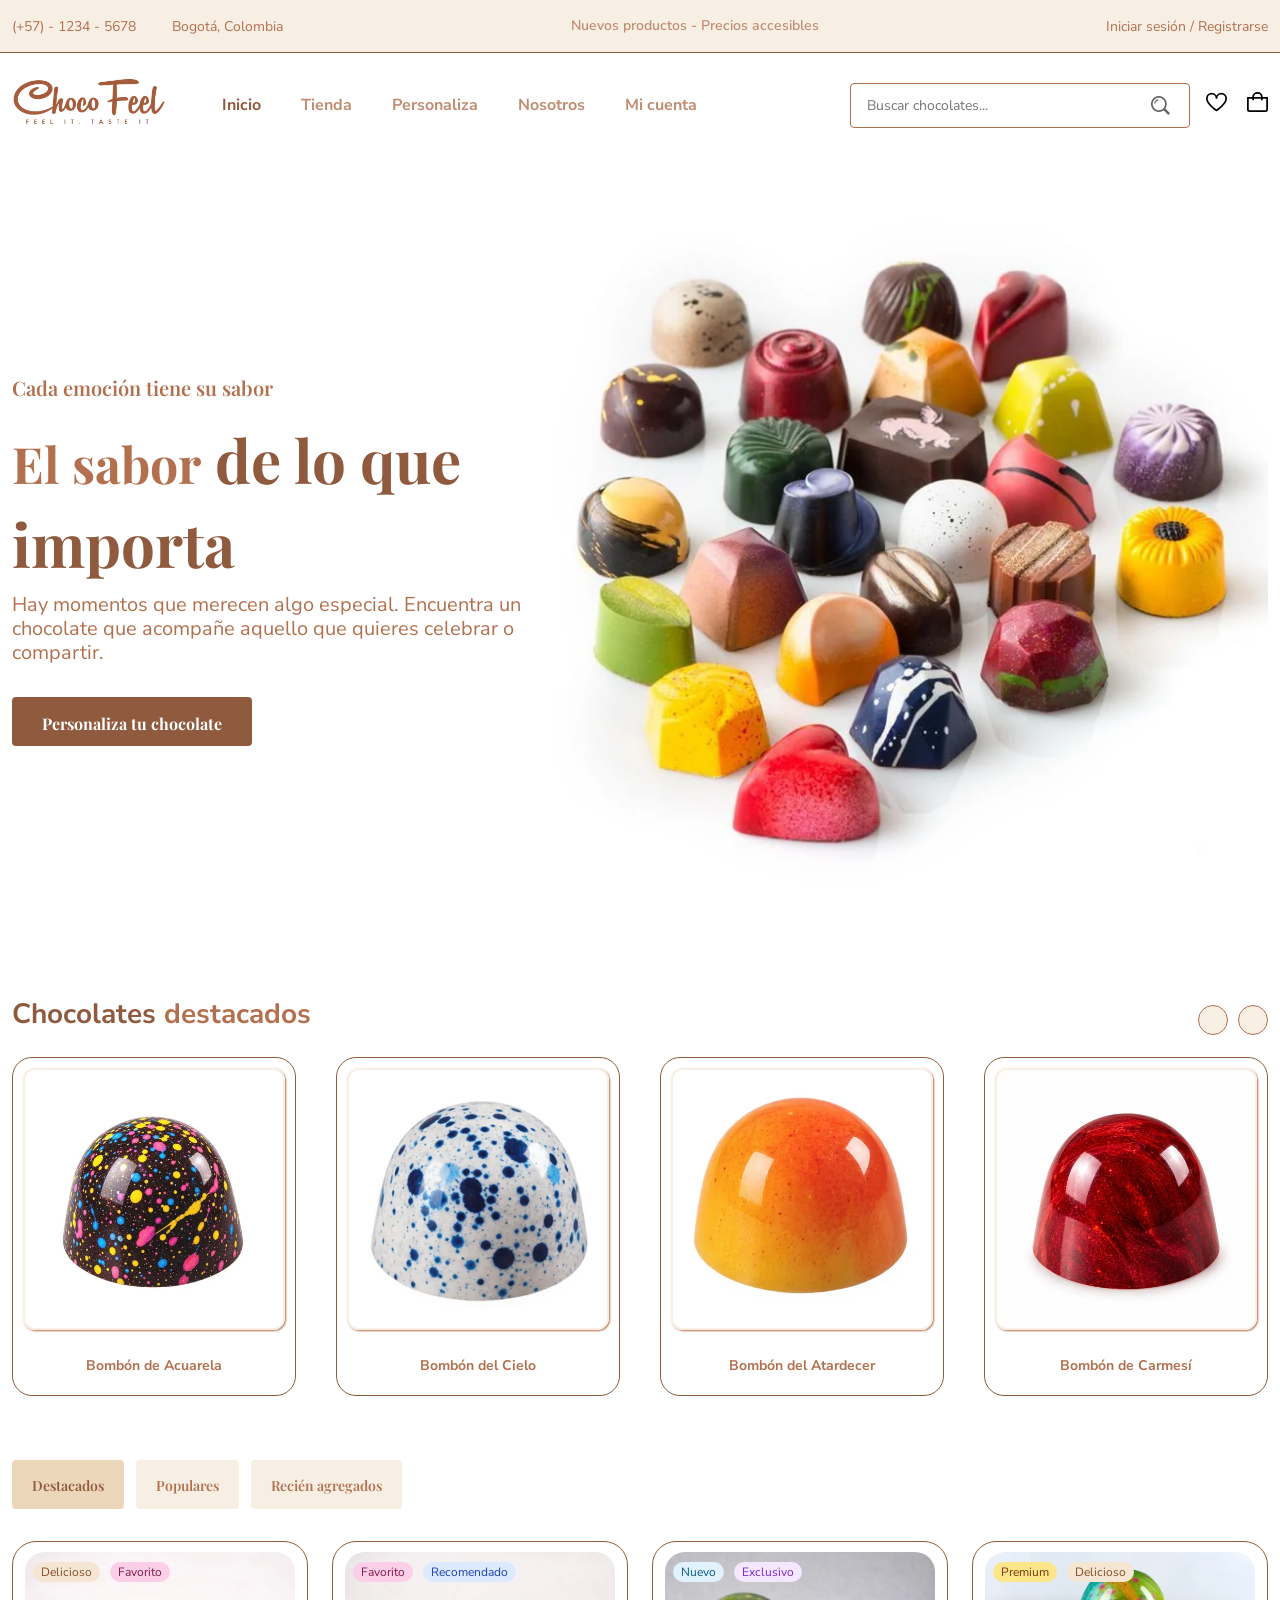
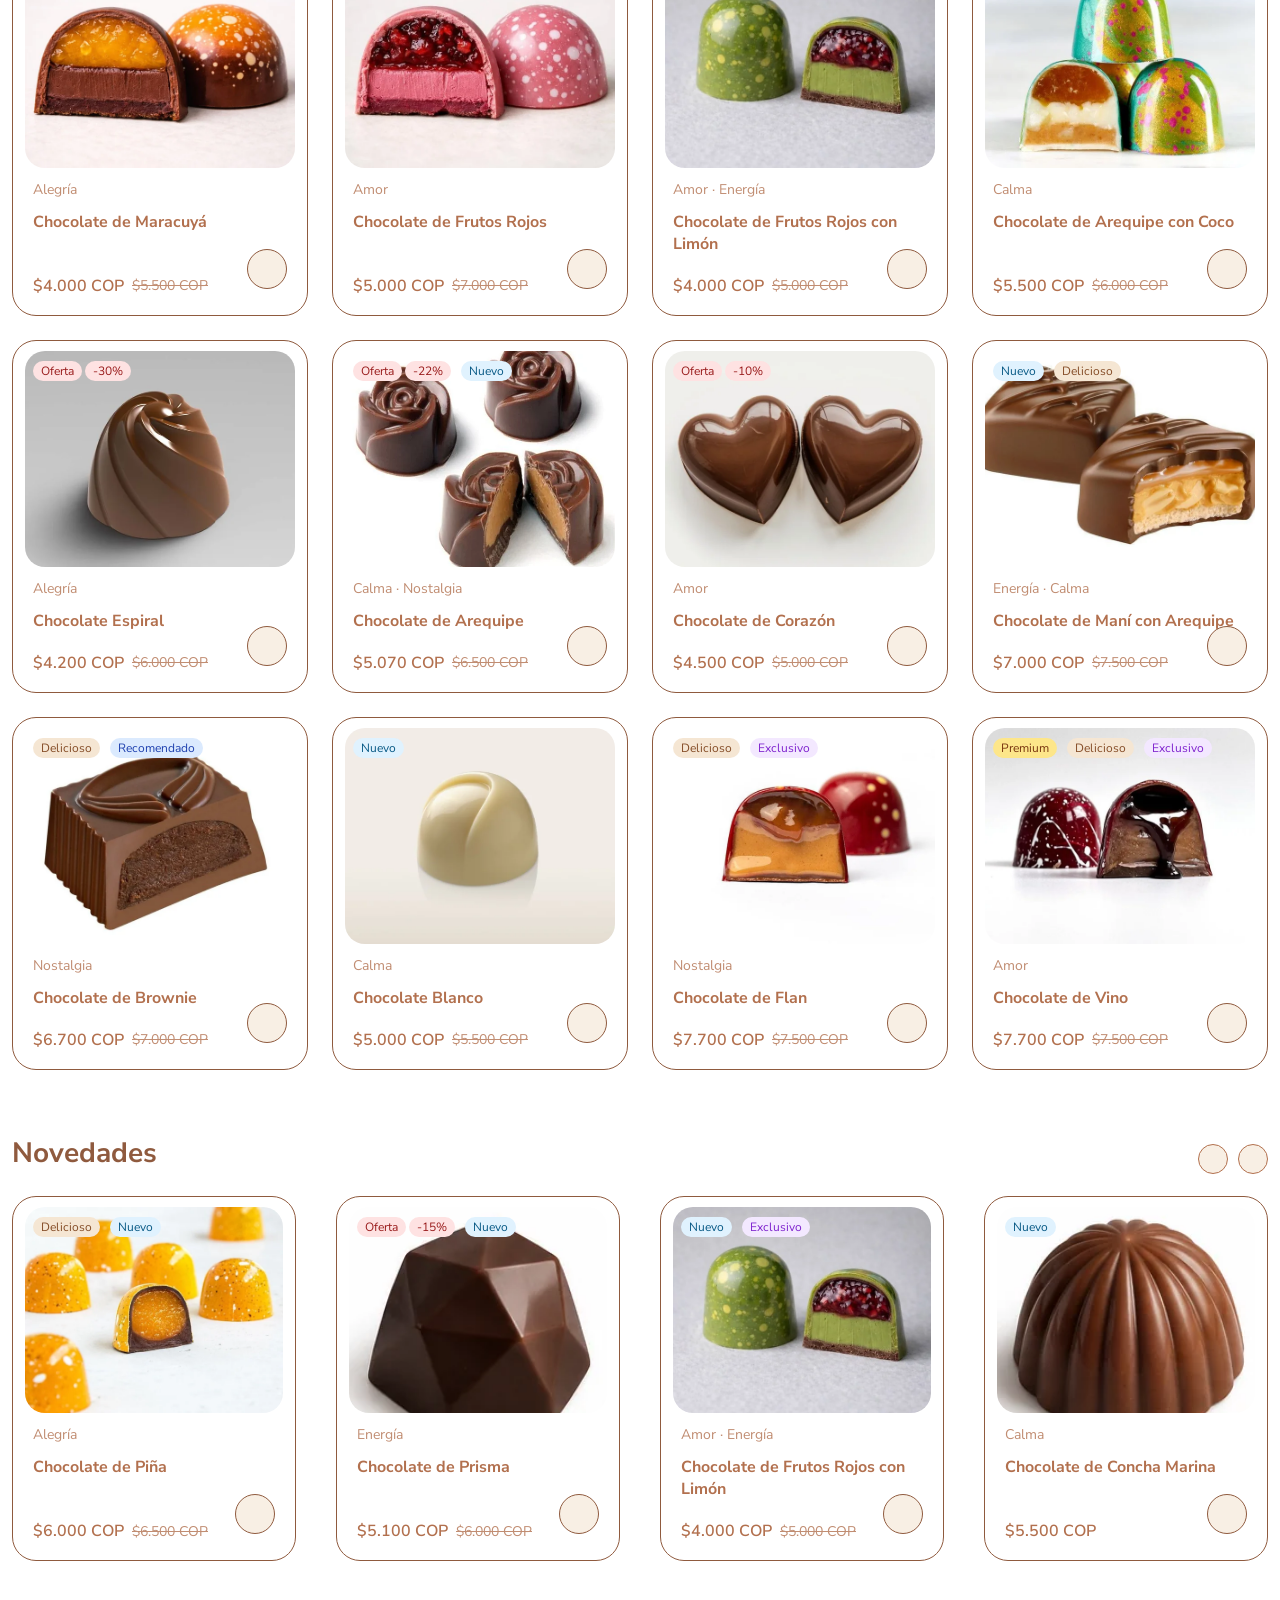
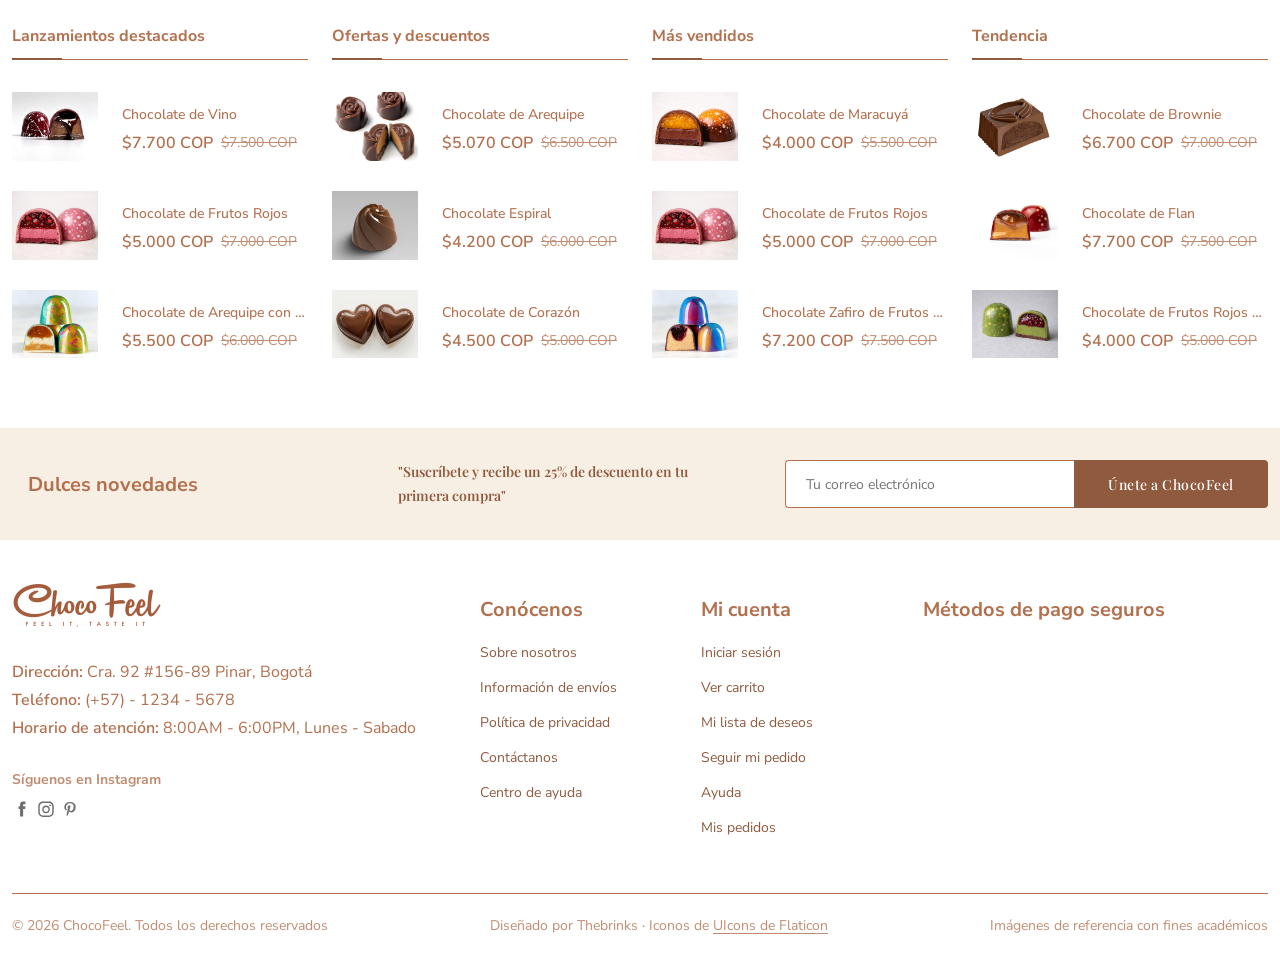
==== commit 484dadec: "Favoritos, finalizar compra y números reales en el header - Favoritos: el corazón de las tarjetas ag" ====
--- a/index.html
+++ b/index.html
@@ -69,11 +69,11 @@
       <div class="header__user-actions">
           <a href="wishlist.html" class="header__action-btn">
             <img src="assets/img/icons/icon-heart.svg" alt="">
-            <span class="count">3</span>
+            <span class="count" hidden>0</span>
           </a>
           <a href="cart.html" class="header__action-btn">
             <img src="assets/img/icons/icon-cart.svg" alt="">
-            <span class="count">3</span>
+            <span class="count" hidden>0</span>
           </a>
       </div>
     </nav>
--- a/assets/css/styles.css
+++ b/assets/css/styles.css
@@ -1397,9 +1397,300 @@
 /*=============== DETAILS INFO & REVIEWS ===============*/
 
 /*=============== CART ===============*/
+.cart__title {
+    font-size: var(--h2-font-size);
+    color: var(--subtitle-color);
+    margin-bottom: 2rem;
+}
+
+.cart__title span {
+    color: var(--first-color);
+}
+
+.cart__container {
+    grid-template-columns: 8fr 4fr;
+    align-items: start;
+    column-gap: 3rem;
+}
+
+/* hidden debe ganarle a display: grid */
+.cart__container[hidden] {
+    display: none;
+}
+
+.cart__table {
+    width: 100%;
+    border-collapse: collapse;
+}
+
+.cart__table th {
+    color: var(--title-color);
+    font-size: var(--small-font-size);
+    text-align: left;
+    padding: 0 0.75rem 1rem;
+    border-bottom: 1px solid var(--border-color-alt);
+}
+
+.cart__table td {
+    padding: 1.25rem 0.75rem;
+    border-bottom: 1px solid var(--border-color-alt);
+    font-size: var(--small-font-size);
+    vertical-align: middle;
+}
+
+.cart__product {
+    display: flex;
+    align-items: center;
+    column-gap: 1rem;
+}
+
+.cart__img {
+    width: 90px;
+    aspect-ratio: 5 / 4;
+    object-fit: cover;
+    border-radius: 0.75rem;
+}
+
+.cart__product-title {
+    color: var(--title-color);
+    font-size: var(--normal-font-size);
+}
+
+.cart__details {
+    margin-top: 0.25rem;
+    font-size: var(--smaller-font-size);
+    line-height: 1.5;
+}
+
+.cart__quantity {
+    display: inline-flex;
+    align-items: center;
+    border: 1px solid var(--border-color-alt);
+    border-radius: 2.5rem;
+}
+
+.cart__quantity span {
+    min-width: 2rem;
+    text-align: center;
+    color: var(--title-color);
+    font-weight: var(--weight-600);
+}
+
+.cart__qty-btn,
+.cart__remove {
+    width: 32px;
+    height: 32px;
+    color: var(--first-color);
+    font-size: var(--normal-font-size);
+    cursor: pointer;
+}
+
+.cart__remove {
+    display: grid;
+    place-items: center;
+    border-radius: 50%;
+    transition: all 0.2s var(--transition);
+}
+
+.cart__remove:hover {
+    background-color: var(--first-color);
+    color: var(--body-color);
+}
+
+.cart__subtotal {
+    color: var(--title-color);
+    font-weight: var(--weight-600);
+}
+
+.cart__actions {
+    display: flex;
+    justify-content: space-between;
+    margin-top: 1.5rem;
+}
+
+.cart__link {
+    display: flex;
+    align-items: center;
+    column-gap: 0.375rem;
+    color: var(--title-color);
+    font-size: var(--small-font-size);
+    font-weight: var(--weight-600);
+    cursor: pointer;
+}
+
+.cart__link:hover {
+    text-decoration: underline;
+}
+
+.cart__summary {
+    background-color: var(--container-color);
+    border-radius: 1.25rem;
+    padding: 1.5rem;
+}
+
+.cart__summary-title {
+    font-size: var(--large-font-size);
+    margin-bottom: 1.25rem;
+}
+
+.cart__summary p {
+    display: flex;
+    justify-content: space-between;
+    font-size: var(--small-font-size);
+    margin-bottom: 0.5rem;
+}
+
+.cart__summary .cart__total {
+    color: var(--title-color);
+    font-size: var(--large-font-size);
+    font-weight: var(--weight-700);
+    border-top: 1px solid var(--border-color-alt);
+    padding-top: 1rem;
+    margin-top: 1rem;
+}
+
+.cart__btn-checkout {
+    width: 100%;
+    text-align: center;
+    margin-top: 1rem;
+}
+
+.cart__empty {
+    text-align: center;
+    padding-block: 3rem;
+}
+
+.cart__empty-icon {
+    display: flex;
+    justify-content: center;
+    color: var(--first-color);
+    font-size: 3rem;
+    margin-bottom: 1rem;
+}
+
+.cart__empty p {
+    margin-bottom: 1.5rem;
+}
+
+.cart__empty-btns {
+    display: flex;
+    justify-content: center;
+    flex-wrap: wrap;
+    gap: 1rem;
+}
+
+/* Botón con borde (versión clara de .btn) */
+.btn--outline {
+    background-color: transparent;
+    color: var(--first-color);
+}
+
+.btn--outline:hover {
+    background-color: var(--first-color);
+    color: var(--body-color);
+}
+
+/* Texto solo para lectores de pantalla */
+.sr-only {
+    position: absolute;
+    width: 1px;
+    height: 1px;
+    overflow: hidden;
+    clip: rect(0 0 0 0);
+    white-space: nowrap;
+}
+
+/* Aviso "Agregaste ... al carrito" (ver showToast en main.js) */
+.toast {
+    position: fixed;
+    left: 50%;
+    bottom: 2rem;
+    transform: translate(-50%, 1rem);
+    background-color: var(--first-color);
+    color: var(--body-color);
+    padding: 0.75rem 1.5rem;
+    border-radius: 2.5rem;
+    font-size: var(--small-font-size);
+    font-weight: var(--weight-600);
+    box-shadow: 0 4px 12px #00000026;
+    opacity: 0;
+    pointer-events: none;
+    transition: all 0.3s var(--transition);
+    z-index: 100;
+}
+
+.toast.show-toast {
+    opacity: 1;
+    transform: translate(-50%, 0);
+}
+
 
 /*=============== CART OTHERS ===============*/
 
+/*=============== CHECKOUT ===============*/
+.checkout__row {
+    display: grid;
+    grid-template-columns: repeat(2, 1fr);
+    column-gap: 1rem;
+}
+
+.checkout__form input[readonly] {
+    background-color: var(--container-color);
+}
+
+.checkout__items {
+    border-bottom: 1px solid var(--border-color-alt);
+    padding-bottom: 0.75rem;
+    margin-bottom: 1rem;
+}
+
+.checkout__item {
+    display: flex;
+    justify-content: space-between;
+    column-gap: 1rem;
+    font-size: var(--small-font-size);
+    margin-bottom: 0.5rem;
+}
+
+.checkout__item span:last-child {
+    white-space: nowrap;
+    color: var(--title-color);
+    font-weight: var(--weight-600);
+}
+
+.cart__summary .form__error {
+    display: block;
+    margin-top: 1rem;
+}
+
+.cart__summary .form__error:empty {
+    display: none;
+}
+
+.checkout__done {
+    text-align: center;
+    padding-block: 3rem;
+}
+
+.checkout__done-title {
+    color: var(--title-color);
+    font-size: var(--h3-font-size);
+    margin-bottom: 1rem;
+}
+
+.checkout__done-note {
+    font-size: var(--small-font-size);
+    color: var(--text-color-light);
+    margin-block: 0.5rem 2rem;
+}
+
 /*=============== WISHLIST ===============*/
+/* Corazón de un producto que ya está en favoritos */
+.action__btn.is-wished {
+    background-color: var(--first-color);
+    border-color: var(--first-color);
+    color: var(--body-color);
+}
+
 
 /*=============== SHOWCASE ===============*/
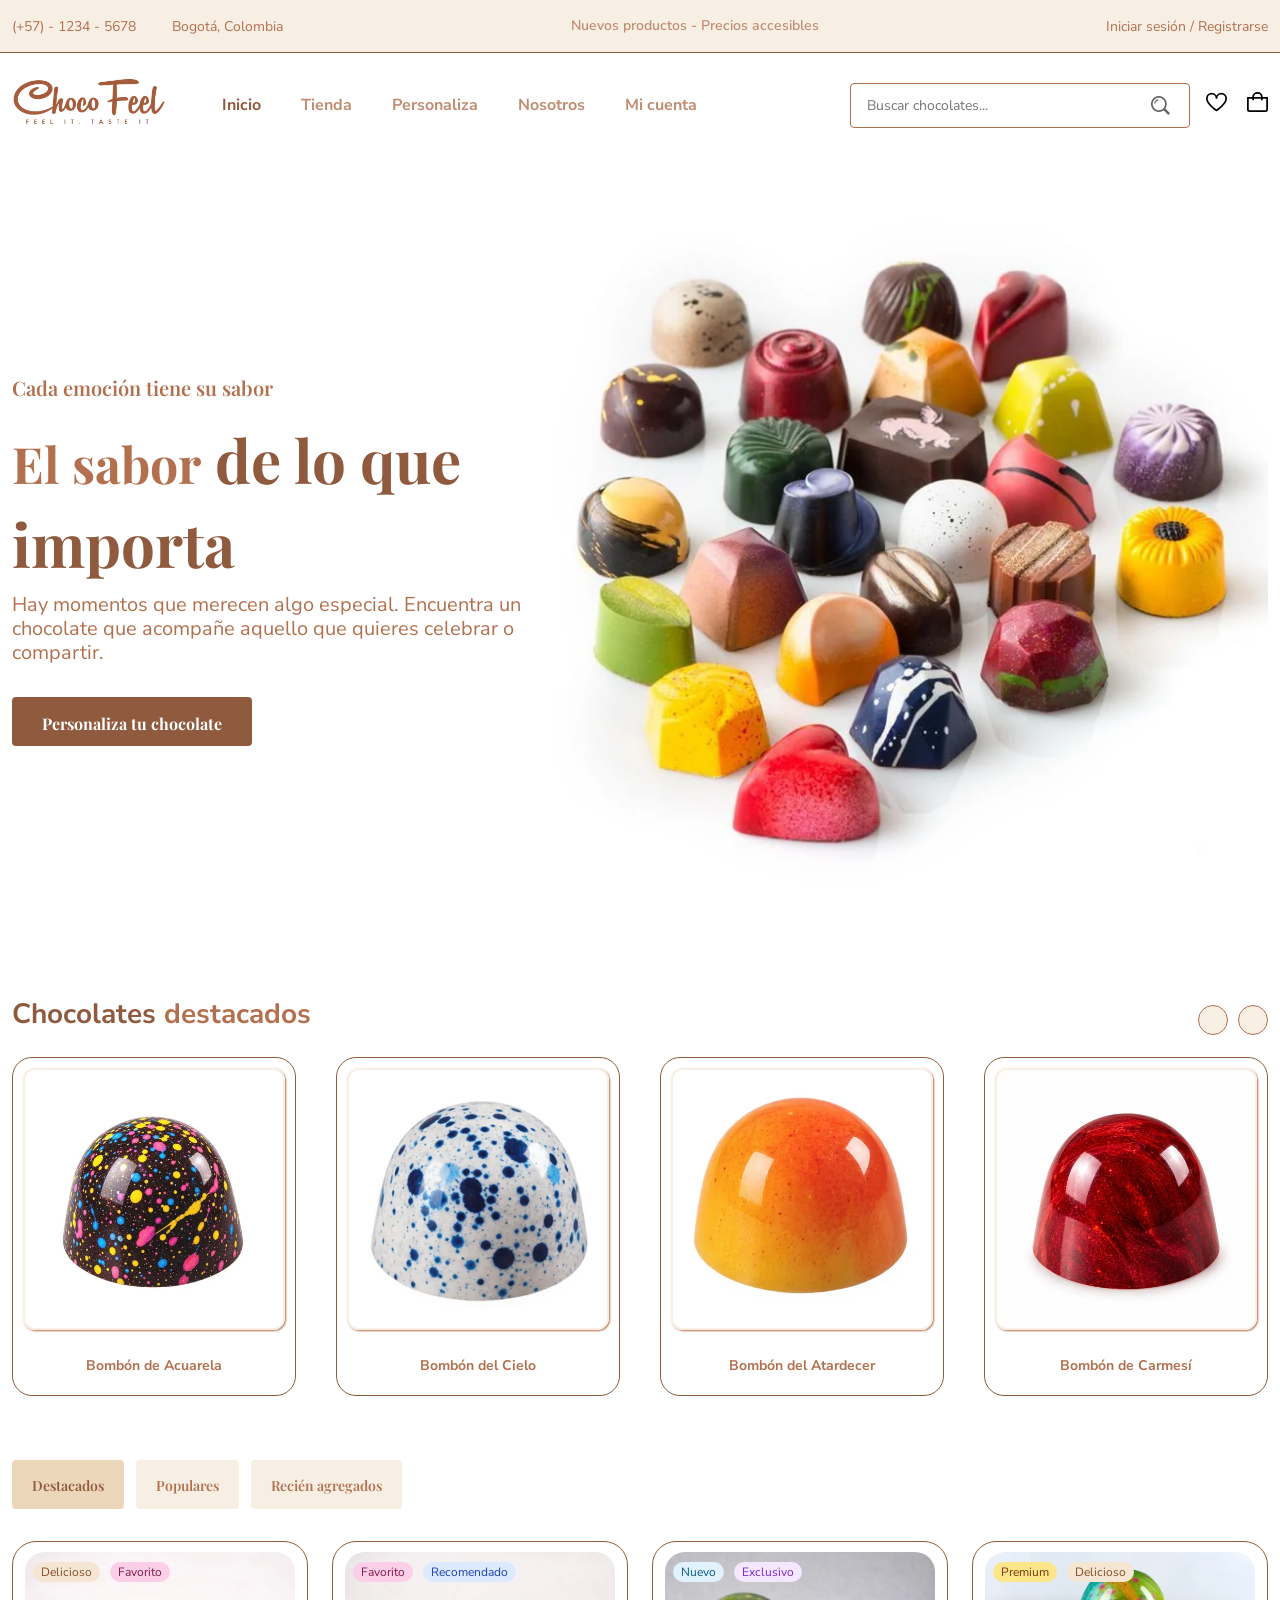
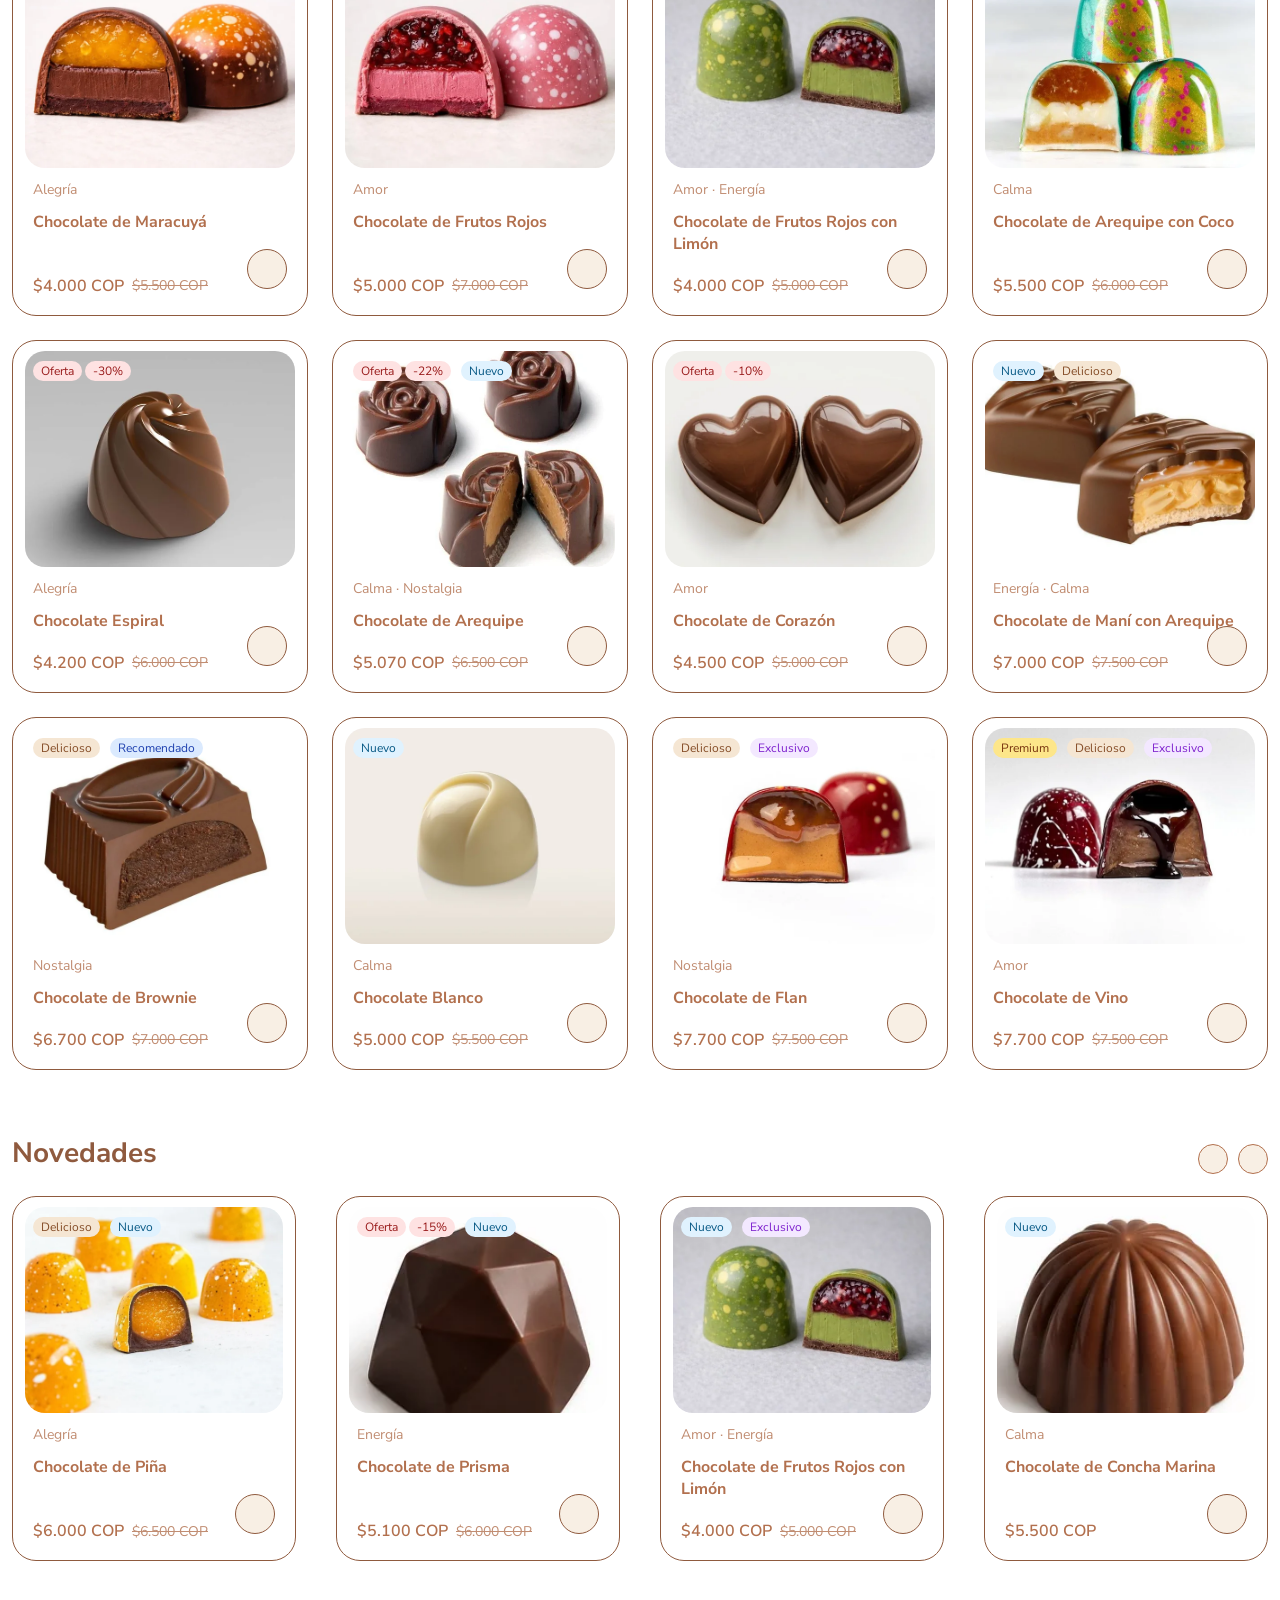
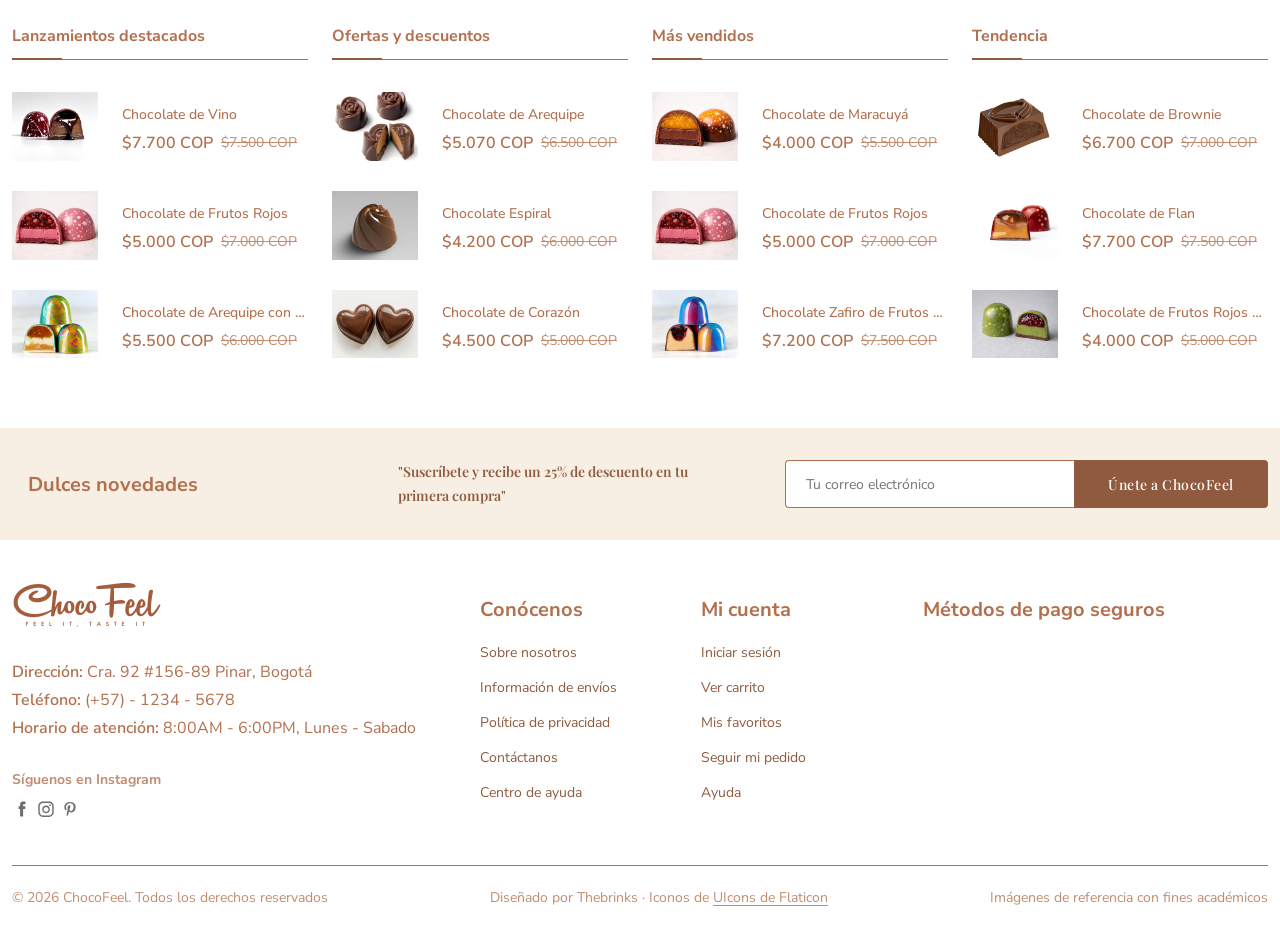
==== commit 366ebb55: "Footer: envíos, privacidad, contacto y centro de ayuda - shipping.html: cobertura, costo (data-shipp" ====
--- a/index.html
+++ b/index.html
@@ -257,10 +257,10 @@
         <h3 class="footer__title">Conócenos</h3>
         <ul class="footer__links">
           <li><a href="about.html" class="footer__link">Sobre nosotros</a></li>
-          <li><a href="" class="footer__link">Información de envíos</a></li>
-          <li><a href="" class="footer__link">Política de privacidad</a></li>
-          <li><a href="" class="footer__link">Contáctanos</a></li>
-          <li><a href="" class="footer__link">Centro de ayuda</a></li>
+          <li><a href="shipping.html" class="footer__link">Información de envíos</a></li>
+          <li><a href="privacy.html" class="footer__link">Política de privacidad</a></li>
+          <li><a href="contact.html" class="footer__link">Contáctanos</a></li>
+          <li><a href="help.html" class="footer__link">Centro de ayuda</a></li>
         </ul>
       </div>
 
@@ -269,10 +269,9 @@
         <ul class="footer__links">
           <li><a href="login-register.html" class="footer__link">Iniciar sesión</a></li>
           <li><a href="cart.html" class="footer__link">Ver carrito</a></li>
-          <li><a href="wishlist.html" class="footer__link">Mi lista de deseos</a></li>
-          <li><a href="" class="footer__link">Seguir mi pedido</a></li>
-          <li><a href="" class="footer__link">Ayuda</a></li>
-          <li><a href="accounts.html" class="footer__link">Mis pedidos</a></li>
+          <li><a href="wishlist.html" class="footer__link">Mis favoritos</a></li>
+          <li><a href="accounts.html" class="footer__link">Seguir mi pedido</a></li>
+          <li><a href="help.html" class="footer__link">Ayuda</a></li>
         </ul>
       </div>
 
--- a/assets/css/styles.css
+++ b/assets/css/styles.css
@@ -919,13 +919,6 @@
     cursor: pointer;
 }
 
-.form__success {
-    color: var(--title-color);
-    font-family: var(--second-font);
-    font-size: var(--large-font-size);
-    font-weight: var(--weight-600);
-}
-
 /*=============== CUSTOMIZE ===============*/
 .customize__title {
     font-size: var(--h2-font-size);
@@ -1150,7 +1143,7 @@
 
 .customize__details dd {
     text-align: right;
-}
+} 
 
 .customize__total {
     border-top: 1px solid var(--border-color-alt);
@@ -1195,12 +1188,6 @@
     border: 1px solid var(--border-color-alt);
     border-radius: 1.25rem;
     padding: 2rem;
-}
-
-.login-register__note {
-    margin-top: 2rem;
-    font-size: var(--small-font-size);
-    color: var(--text-color-light);
 }
 
 /*=============== ABOUT ===============*/
@@ -1393,6 +1380,111 @@
 
 
 /*=============== DETAILS ===============*/
+.details__container {
+    grid-template-columns: 5.5fr 6.5fr;
+    align-items: center;
+    column-gap: 4rem;
+}
+
+.details__container[hidden] {
+    display: none;
+}
+
+.details__img {
+    width: 100%;
+    aspect-ratio: 5 / 4;
+    object-fit: cover;
+    border-radius: 1.5rem;
+    border: 1px solid var(--border-color-alt);
+}
+
+/* Las etiquetas aquí no van encima de la imagen */
+.details__badges {
+    position: static;
+    margin-bottom: 1rem;
+}
+
+.details__title {
+    font-size: var(--h2-font-size);
+    color: var(--subtitle-color);
+    line-height: 1.2;
+}
+
+.details__moods {
+    display: flex;
+    flex-wrap: wrap;
+    gap: 0.5rem;
+    margin-block: 1rem 1.5rem;
+}
+
+.details__mood {
+    background-color: var(--second-color);
+    color: var(--title-color);
+    font-size: var(--small-font-size);
+    font-weight: var(--weight-600);
+    padding: 0.25rem 0.875rem;
+    border-radius: 2.5rem;
+    transition: all 0.2s var(--transition);
+}
+
+.details__mood:hover {
+    background-color: var(--first-color);
+    color: var(--body-color);
+}
+
+.details__price .new__price {
+    font-size: var(--h4-font-size);
+}
+
+.details__price .old__price {
+    font-size: var(--normal-font-size);
+}
+
+.details__description {
+    margin-block: 1.25rem;
+}
+
+.details__list {
+    display: grid;
+    row-gap: 0.625rem;
+    padding-block: 1.25rem;
+    border-block: 1px solid var(--border-color-alt);
+    font-size: var(--small-font-size);
+}
+
+.details__list li {
+    display: flex;
+    align-items: center;
+    column-gap: 0.625rem;
+}
+
+.details__list i {
+    display: flex;
+    color: var(--first-color);
+}
+
+.details__action {
+    display: flex;
+    align-items: center;
+    flex-wrap: wrap;
+    gap: 1rem;
+    margin-block: 1.5rem;
+}
+
+.details__quantity {
+    height: 49px;
+    padding-inline: 0.5rem;
+}
+
+.details__wish {
+    display: block;
+    flex-shrink: 0;
+}
+
+.details__customize {
+    display: inline-flex;
+}
+
 
 /*=============== DETAILS INFO & REVIEWS ===============*/
 
@@ -1627,6 +1719,279 @@
 
 /*=============== CART OTHERS ===============*/
 
+/*=============== ACCOUNTS ===============*/
+.accounts__container {
+    grid-template-columns: 3fr 9fr;
+    align-items: start;
+    column-gap: 3rem;
+}
+
+.accounts__tabs {
+    display: flex;
+    flex-direction: column;
+    border: 1px solid var(--border-color-alt);
+    border-radius: 1.25rem;
+    overflow: hidden;
+}
+
+.accounts__tab {
+    display: flex;
+    align-items: center;
+    column-gap: 0.75rem;
+    padding: 1rem 1.25rem;
+    color: var(--title-color);
+    font-family: var(--body-font);
+    font-size: var(--small-font-size);
+    font-weight: var(--weight-600);
+    text-align: left;
+    cursor: pointer;
+    transition: all 0.2s var(--transition);
+}
+
+.accounts__tab:not(:last-child) {
+    border-bottom: 1px solid var(--border-color-alt);
+}
+
+.accounts__tab i {
+    display: flex;
+}
+
+.accounts__tab:hover,
+.accounts__tab.active-tab {
+    background-color: var(--first-color);
+    color: var(--body-color);
+}
+
+.accounts__tab:focus-visible {
+    outline: 2px solid var(--first-color);
+    outline-offset: -4px;
+}
+
+.accounts__panel {
+    border: 1px solid var(--border-color-alt);
+    border-radius: 1.25rem;
+    padding: 2rem;
+}
+
+.accounts__panel-title {
+    font-size: var(--large-font-size);
+    margin-bottom: 1.5rem;
+}
+
+.accounts__order {
+    background-color: var(--container-color);
+    border-radius: 1rem;
+    padding: 1.25rem 1.5rem;
+}
+
+.accounts__order:not(:last-child) {
+    margin-bottom: 1rem;
+}
+
+.accounts__order-header,
+.accounts__order-footer {
+    display: flex;
+    justify-content: space-between;
+    flex-wrap: wrap;
+    gap: 0.5rem;
+    font-size: var(--small-font-size);
+}
+
+.accounts__order-header h4 {
+    color: var(--title-color);
+    font-size: var(--normal-font-size);
+}
+
+.accounts__order-items {
+    margin-block: 0.75rem;
+    padding-block: 0.75rem;
+    border-block: 1px solid var(--border-color-alt);
+    font-size: var(--small-font-size);
+    line-height: 1.8;
+}
+
+.accounts__order-footer strong {
+    color: var(--title-color);
+}
+
+.accounts__empty p {
+    margin-bottom: 1.25rem;
+}
+
+.accounts__saved {
+    color: var(--title-color);
+    font-weight: var(--weight-600);
+    font-size: var(--small-font-size);
+}
+
+.accounts__saved:empty {
+    display: none;
+}
+
+.accounts__note {
+    margin-top: 1.5rem;
+    font-size: var(--smaller-font-size);
+    color: var(--text-color-light);
+}
+
+/*=============== INFO (envíos, privacidad, contacto y ayuda) ===============*/
+.info .cart__title {
+    margin-bottom: 0.5rem;
+}
+
+.info__intro {
+    margin-bottom: 2.5rem;
+}
+
+.info__cards {
+    grid-template-columns: repeat(3, 1fr);
+    margin-bottom: 3rem;
+}
+
+.info__card {
+    background-color: var(--container-color);
+    border-radius: 1.25rem;
+    padding: 1.5rem;
+}
+
+.info__card h3 {
+    color: var(--title-color);
+    font-size: var(--large-font-size);
+    margin-block: 0.75rem 0.25rem;
+}
+
+.info__card a {
+    color: var(--title-color);
+    font-weight: var(--weight-600);
+    text-decoration: underline;
+    text-underline-offset: 3px;
+    word-break: break-all;
+}
+
+.info__icon {
+    display: flex;
+    color: var(--first-color);
+    font-size: 1.75rem;
+}
+
+.info__content {
+    max-width: 800px;
+}
+
+.info__content h2 {
+    font-family: var(--body-font);
+    color: var(--title-color);
+    font-size: var(--large-font-size);
+    margin-block: 2rem 0.75rem;
+}
+
+.info__content h2:first-child {
+    margin-top: 0;
+}
+
+.info__content ul {
+    list-style: disc;
+    padding-left: 1.25rem;
+    line-height: 1.8;
+}
+
+.info__content a,
+.help__item a {
+    color: var(--title-color);
+    font-weight: var(--weight-600);
+    text-decoration: underline;
+    text-underline-offset: 3px;
+}
+
+.info__box {
+    display: flex;
+    align-items: center;
+    flex-wrap: wrap;
+    gap: 1rem 1.5rem;
+    background-color: var(--container-color);
+    border-radius: 1.25rem;
+    padding: 1.5rem 2rem;
+    margin-top: 2.5rem;
+}
+
+.info__box p:first-child {
+    color: var(--title-color);
+    font-weight: var(--weight-600);
+}
+
+/* Contacto */
+.contact__container {
+    grid-template-columns: 4fr 8fr;
+    align-items: start;
+    column-gap: 3rem;
+}
+
+.contact__data {
+    display: grid;
+    row-gap: 1rem;
+}
+
+.contact__form {
+    border: 1px solid var(--border-color-alt);
+    border-radius: 1.25rem;
+    padding: 2rem;
+}
+
+.contact__form .accounts__panel-title {
+    margin-bottom: 0.5rem;
+}
+
+.contact__form .accounts__note {
+    margin-top: 0;
+}
+
+/* Ayuda: preguntas frecuentes */
+.help__list {
+    max-width: 900px;
+    display: grid;
+    row-gap: 1rem;
+}
+
+.help__item {
+    border: 1px solid var(--border-color-alt);
+    border-radius: 1rem;
+    padding: 1.125rem 1.5rem;
+}
+
+.help__item summary {
+    color: var(--title-color);
+    font-weight: var(--weight-700);
+    cursor: pointer;
+    list-style: none;
+    display: flex;
+    justify-content: space-between;
+    gap: 1rem;
+}
+
+/* Quita el triángulo de Safari y pone un + / − propio */
+.help__item summary::-webkit-details-marker {
+    display: none;
+}
+
+.help__item summary::after {
+    content: '+';
+    font-size: var(--large-font-size);
+    line-height: 1;
+}
+
+.help__item[open] summary::after {
+    content: '−';
+}
+
+.help__item summary:focus-visible {
+    outline: 2px solid var(--first-color);
+    outline-offset: 4px;
+}
+
+.help__item p {
+    margin-top: 0.75rem;
+}
+
 /*=============== CHECKOUT ===============*/
 .checkout__row {
     display: grid;
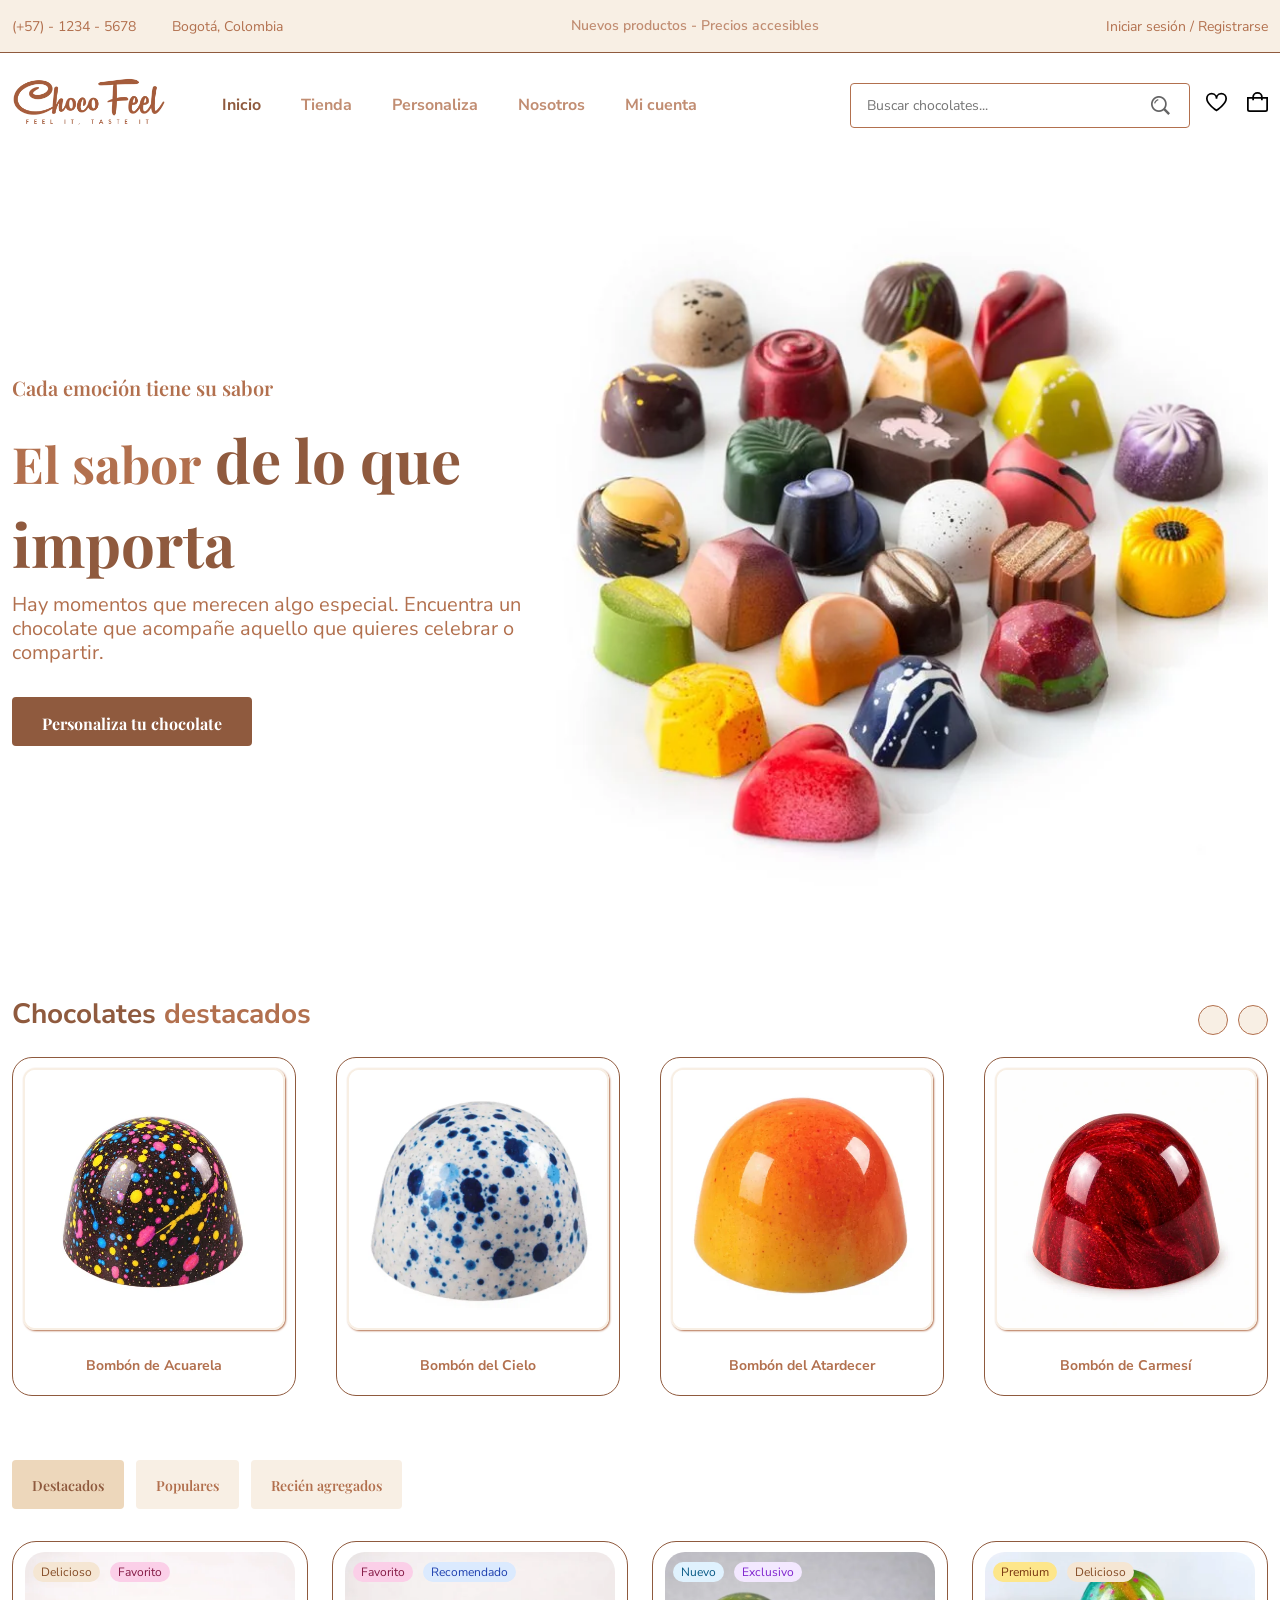
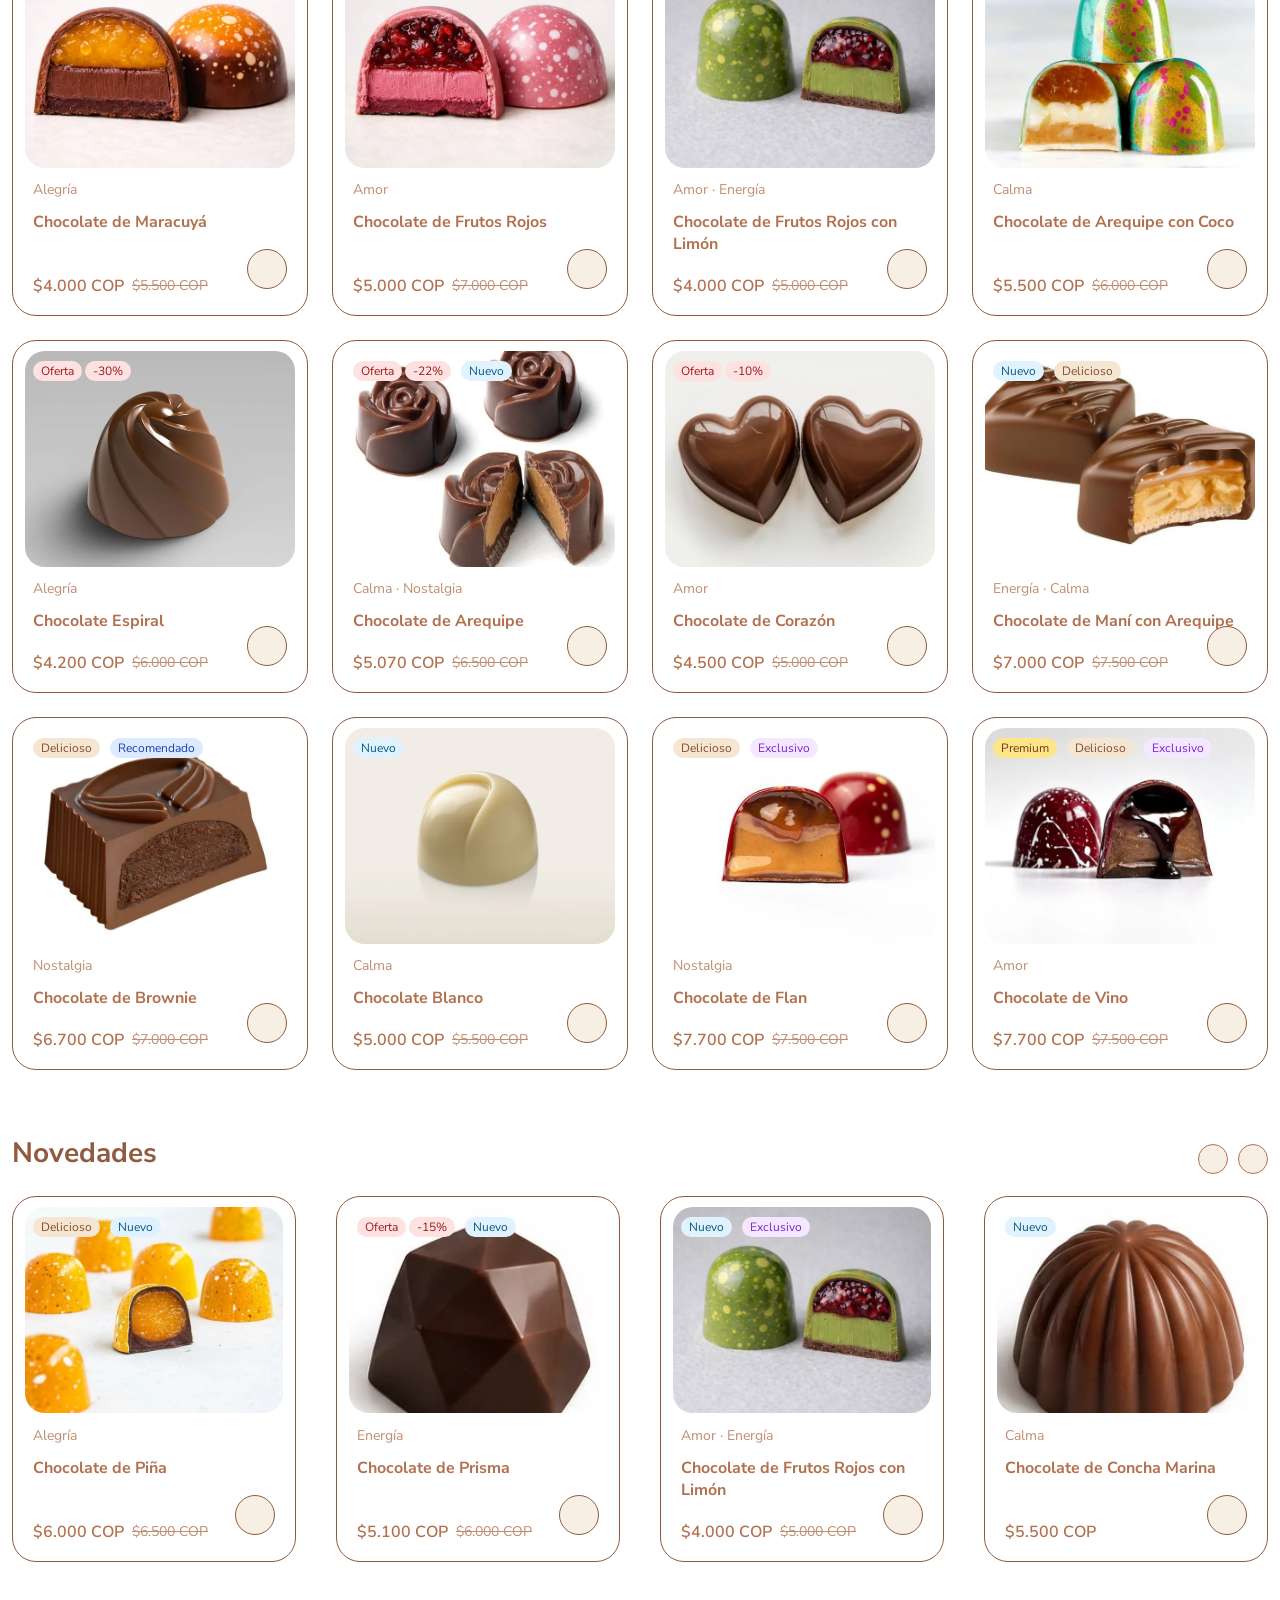
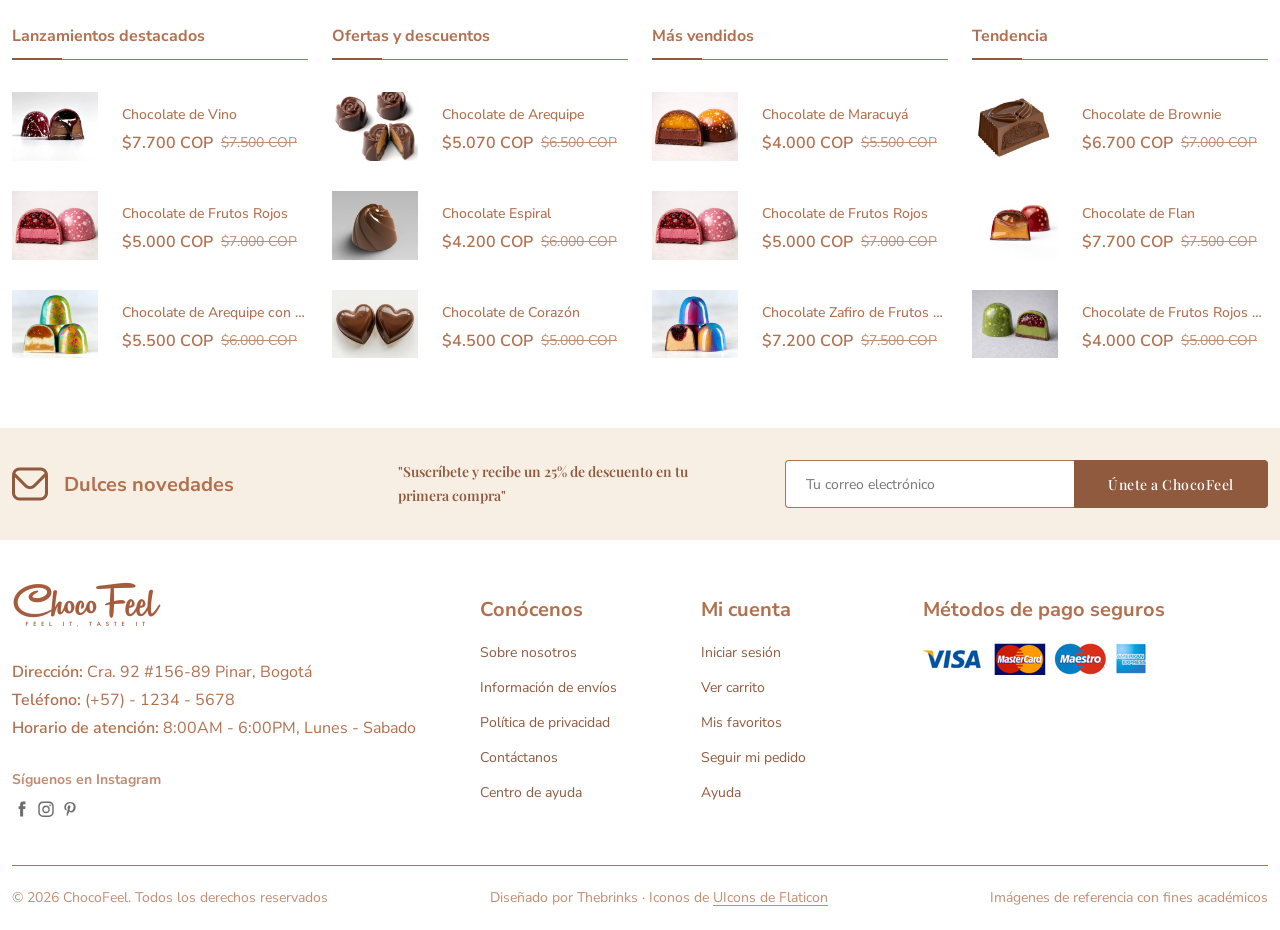
==== commit 5ca52810: "Optimización de carga sin cambiar el aspecto - Newsletter: el sobre (fi-rr-envelope) pasa a SVG con " ====
--- a/index.html
+++ b/index.html
@@ -7,14 +7,15 @@
   <link 
     rel='stylesheet' 
     href='https://cdn-uicons.flaticon.com/4.0.0/uicons-regular-straight/css/uicons-regular-straight.css'>
-  <link 
-    rel='stylesheet' 
-    href='https://cdn-uicons.flaticon.com/4.0.0/uicons-regular-rounded/css/uicons-regular-rounded.css'>
   <!--================= SWIPER CSS =================-->
   <link
     rel="stylesheet"
     href="https://cdn.jsdelivr.net/npm/swiper@9/swiper-bundle.min.css"
   />
+  <!--================= GOOGLE FONTS =================-->
+  <link rel="preconnect" href="https://fonts.googleapis.com">
+  <link rel="preconnect" href="https://fonts.gstatic.com" crossorigin>
+  <link rel="stylesheet" href="https://fonts.googleapis.com/css2?family=Nunito+Sans:opsz,wght@6..12,200..1000&family=Playfair+Display:wght@400..900&display=swap">
   <!--================= CSS =================-->
   <link rel="stylesheet" href="assets/css/styles.css">
   <link rel="icon" type="image/png" href="assets/img/marca/favicon-chocofeel-32pixeles.png">
@@ -201,7 +202,10 @@
     <section class="newsletter section home__newsletter">
       <div class="newsletter__container container grid">
         <h3 class="newsletter__title flex">
-          <i class="fi fi-rr-envelope newsletter__icon"></i>
+          <svg class="newsletter__icon" viewBox="0 0 300 300" width="1em" height="1em" fill="currentColor" aria-hidden="true">
+            <!-- Ícono "envelope" de UIcons de Flaticon (regular rounded), copiado como SVG -->
+            <path transform="matrix(1 0 0 -1 0 300)" d="M238 288H63Q46 287 31.5 279.0Q17 271 8.5 256.5Q0 242 0 225V75Q0 58 8.5 43.5Q17 29 31.5 21.0Q46 13 62 12H238Q254 13 268.5 21.0Q283 29 291.5 43.5Q300 58 300 75V225Q300 242 291.5 256.5Q283 271 268.5 279.0Q254 287 238 288ZM63 263H238Q249 262 258.5 256.0Q268 250 272 239L177 143Q166 132 150.0 132.0Q134 132 123 143L28 239Q32 250 41.5 256.0Q51 262 62 262ZM238 38H63Q47 38 36.0 48.5Q25 59 25 75V206L106 126Q118 114 134.0 109.5Q150 105 166.0 109.5Q182 114 194 126L275 206V75Q275 59 264.0 48.5Q253 38 237 38Z"/>
+          </svg>
           Dulces novedades
         </h3>
         <p class="newsletter__description">
@@ -278,7 +282,7 @@
       <div class="footer__content">
         <h3 class="footer__title">Métodos de pago seguros</h3>
 
-        <img src="assets/img/payment-method/payment-method.png" alt="" class="payment__img">
+        <img src="assets/img/payment-method/payment-method.webp" alt="" class="payment__img">
       </div>
     </div>
 
--- a/assets/css/styles.css
+++ b/assets/css/styles.css
@@ -1,5 +1,5 @@
 /*=============== GOOGLE FONTS ===============*/
-@import url('https://fonts.googleapis.com/css2?family=Nunito+Sans:opsz,wght@6..12,200..1000&family=Playfair+Display:wght@400..900&display=swap');
+/* Las fuentes se cargan con <link> en el <head> de cada página (más rápido que @import) */
 
 /*=============== VARIABLES CSS ===============*/
 :root {
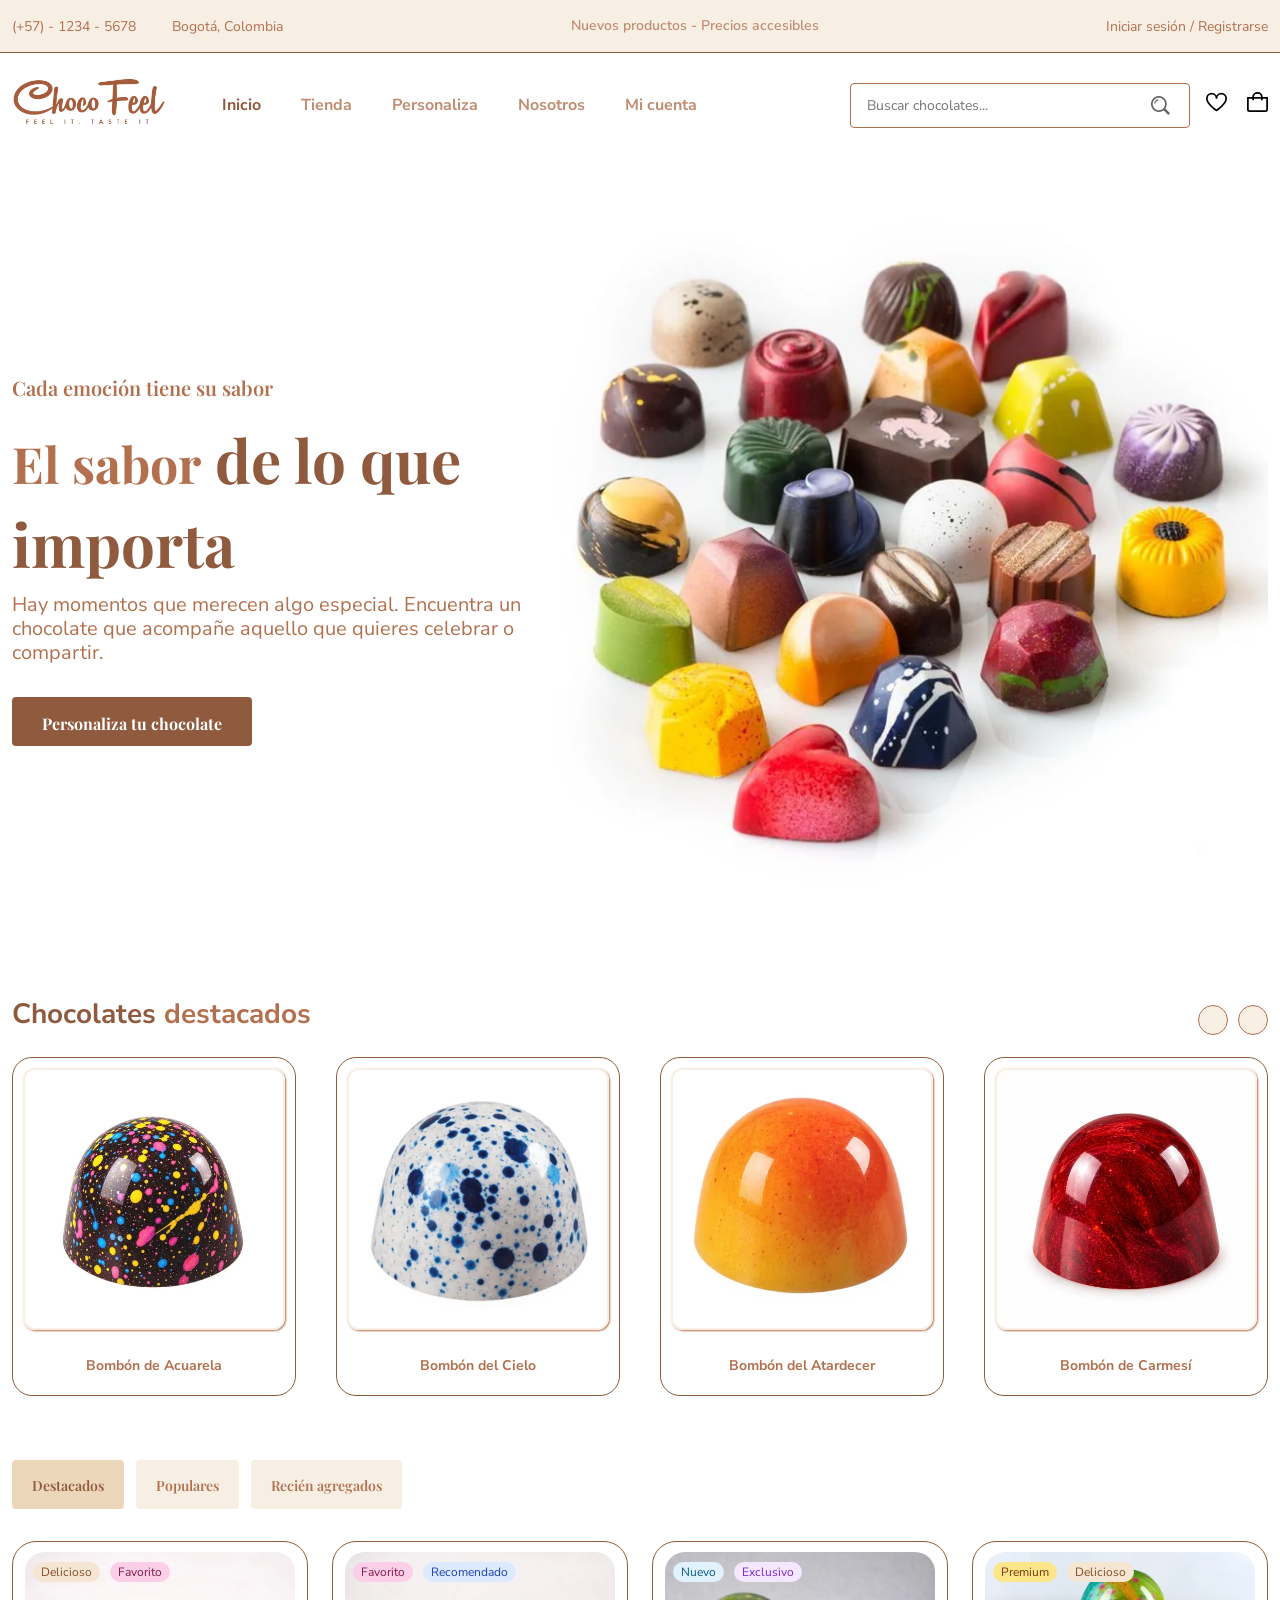
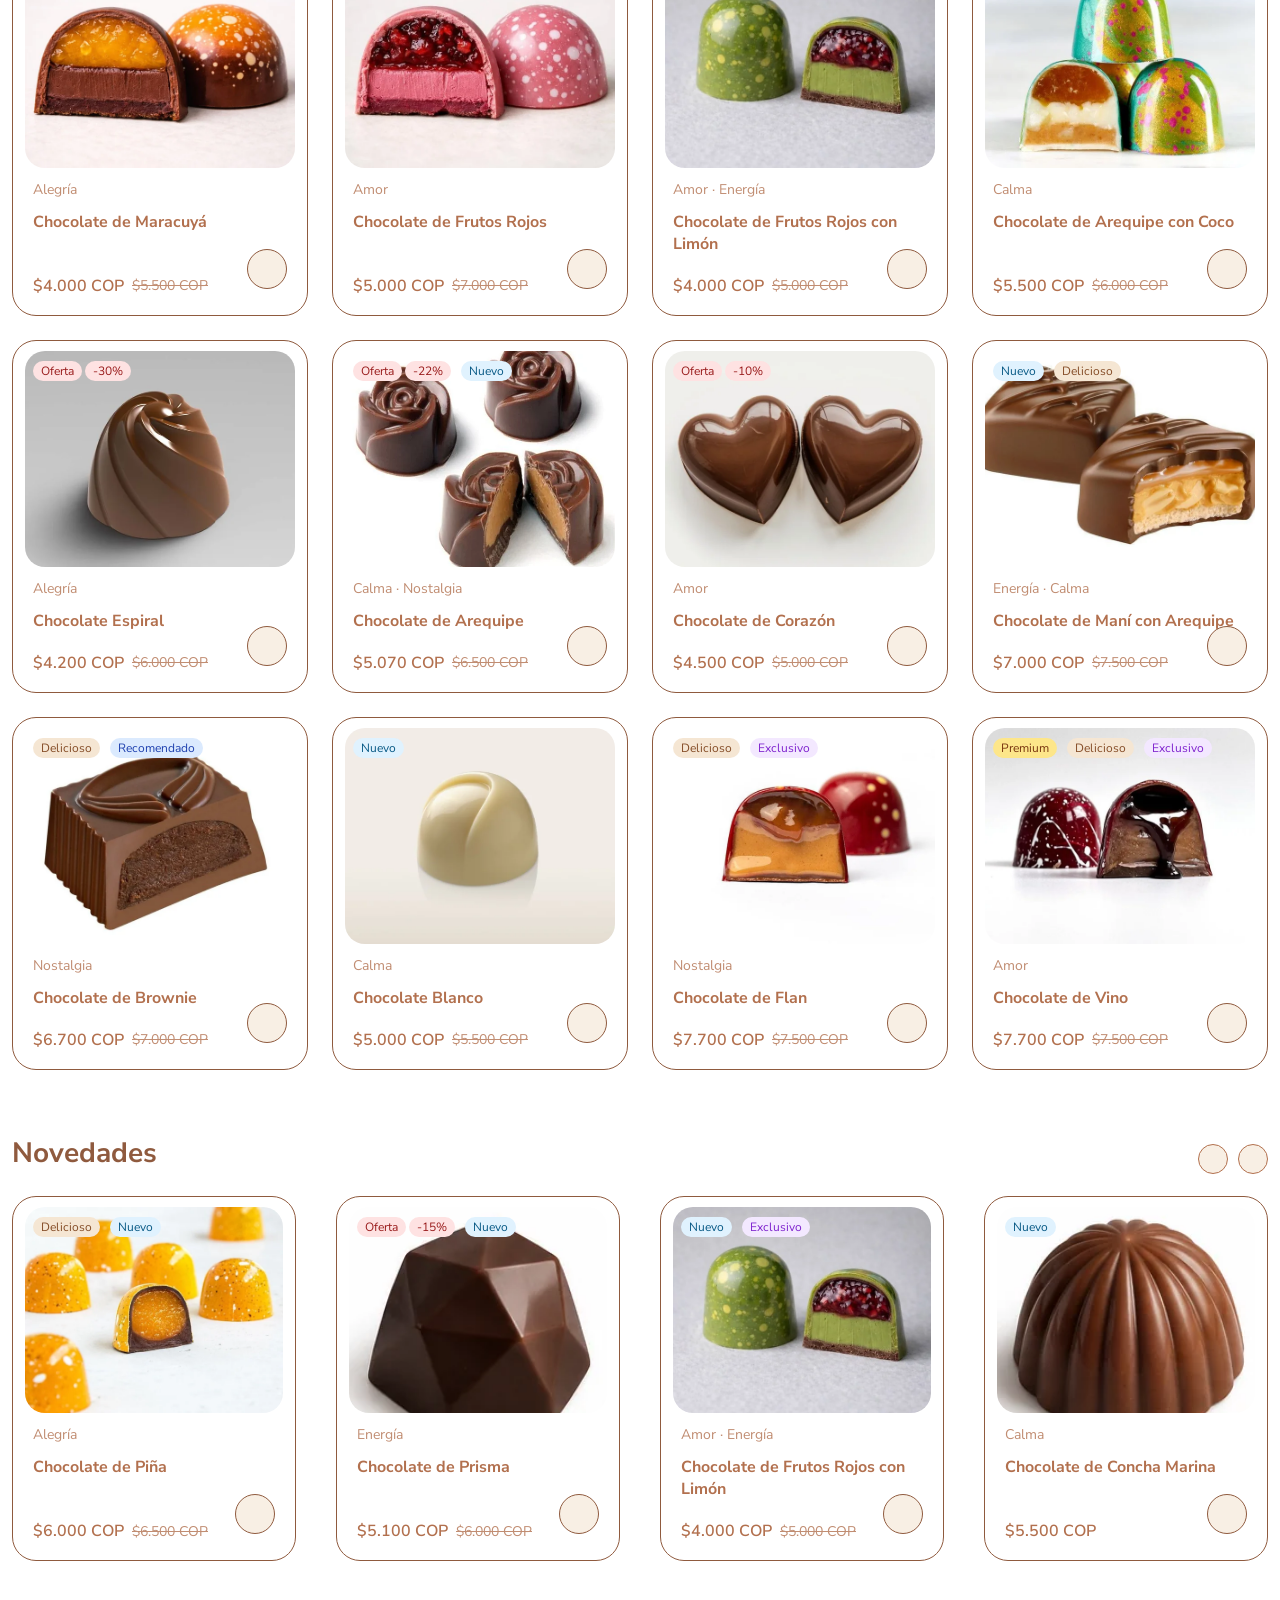
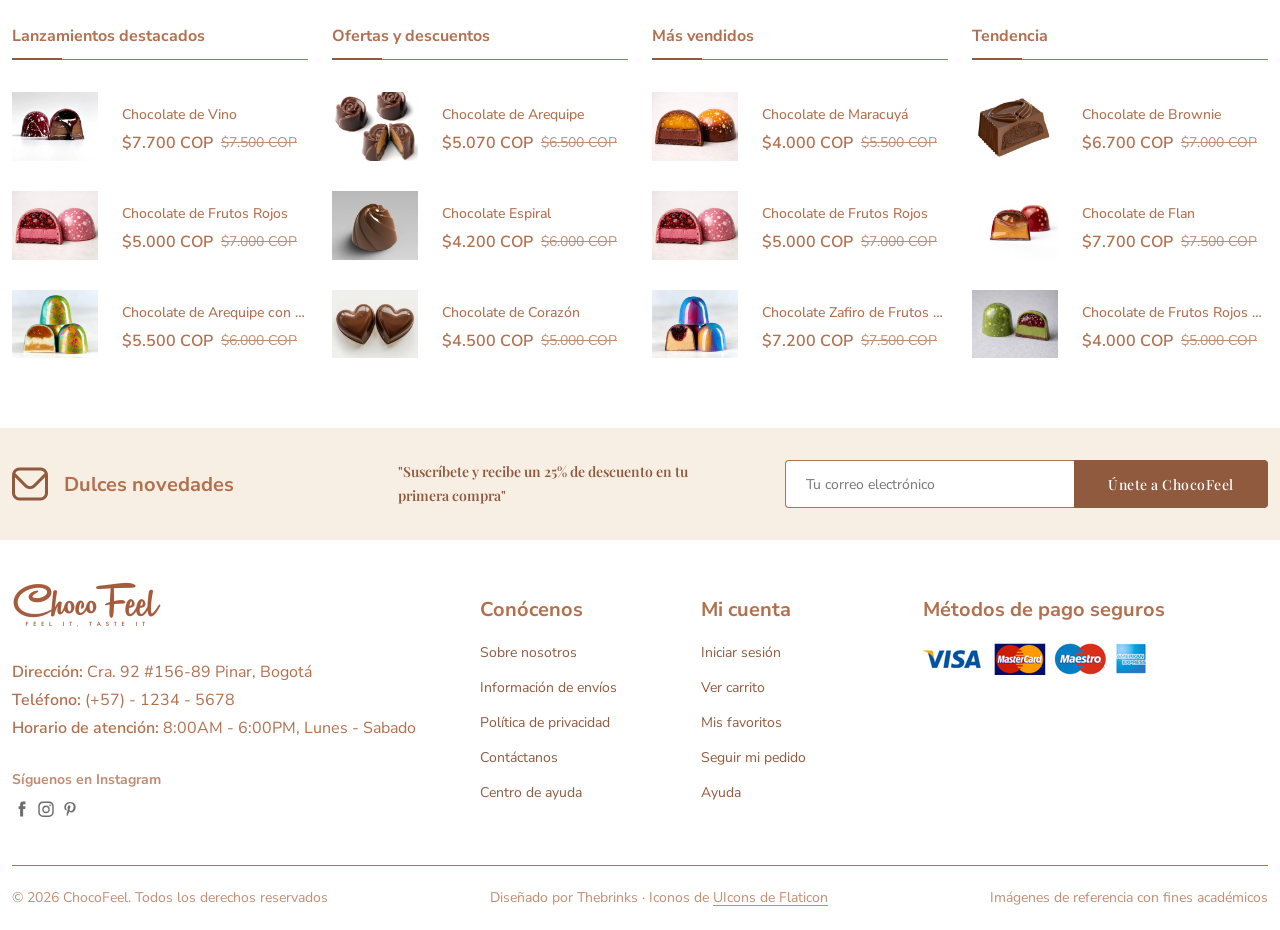
==== commit a6aa661c: "Diseño responsive para tableta y celular - Menú de hamburguesa (≤992px): panel desde la derecha con " ====
--- a/index.html
+++ b/index.html
@@ -40,9 +40,14 @@
     </div>
     <nav class="nav container">
       <a href="index.html" class="nav__logo">
-          <img src="assets/img/marca/logo-chocofeel-mejorado-sinfondo.webp" alt="" class="nav__logo-img">
+          <img src="assets/img/marca/logo-chocofeel-mejorado-sinfondo.webp" alt="ChocoFeel - Inicio" class="nav__logo-img">
       </a>
       <div class="nav__menu" id="nav-menu">
+        <button type="button" class="nav__close" id="nav-close" aria-label="Cerrar menú">
+          <svg viewBox="0 0 24 24" width="24" height="24" aria-hidden="true">
+            <path d="M5 5l14 14M19 5L5 19" stroke="currentColor" stroke-width="2" stroke-linecap="round"/>
+          </svg>
+        </button>
         <ul class="nav__list">
           <li class="nav__item">
             <a href="index.html" class="nav__link active-link">Inicio</a>
@@ -68,14 +73,17 @@
         </div>
       </div>
       <div class="header__user-actions">
-          <a href="wishlist.html" class="header__action-btn">
+          <a href="wishlist.html" class="header__action-btn" aria-label="Favoritos">
             <img src="assets/img/icons/icon-heart.svg" alt="">
             <span class="count" hidden>0</span>
           </a>
-          <a href="cart.html" class="header__action-btn">
+          <a href="cart.html" class="header__action-btn" aria-label="Carrito">
             <img src="assets/img/icons/icon-cart.svg" alt="">
             <span class="count" hidden>0</span>
           </a>
+          <button type="button" class="nav__toggle" id="nav-toggle" aria-label="Abrir menú" aria-expanded="false" aria-controls="nav-menu">
+            <img src="assets/img/icons/menu-burger.svg" alt="">
+          </button>
       </div>
     </nav>
   </header>
--- a/assets/css/styles.css
+++ b/assets/css/styles.css
@@ -44,10 +44,29 @@
     --transition: cubic-bezier(0, 0, 0.05, 1);
 }
 
-/* Responsive typography */
-    @media screen and (max-width: 1200px) {
-
-    }
+/* Responsive typography: en pantallas pequeñas los títulos se reducen */
+@media screen and (max-width: 992px) {
+    :root {
+        --bigger-font-size: 2.75rem;
+        --big-font-size: 2.5rem;
+        --h1-font-size: 2.25rem;
+        --h2-font-size: 2rem;
+        --h3-font-size: 1.75rem;
+        --h4-font-size: 1.5rem;
+    }
+}
+
+@media screen and (max-width: 576px) {
+    :root {
+        --bigger-font-size: 2.25rem;
+        --big-font-size: 2rem;
+        --h1-font-size: 1.875rem;
+        --h2-font-size: 1.75rem;
+        --h3-font-size: 1.5rem;
+        --h4-font-size: 1.375rem;
+        --large-font-size: 1.125rem;
+    }
+}
 
 /*=============== BASE ===============*/
 * {
@@ -250,6 +269,13 @@
 
 .header__user-actions {
     column-gap: 1.25rem;
+}
+
+/* Botones del menú de celular: en computador no se ven (ver BREAKPOINTS) */
+.nav__toggle,
+.nav__close {
+    display: none;
+    cursor: pointer;
 }
 
 /* Active link */
@@ -626,6 +652,18 @@
     transform: translateX(-50%) translateY(-0.5rem)
 }
 
+/* El botón de la bolsa está en el borde derecho de la tarjeta: su aviso se
+   alinea a la derecha para no salirse de la pantalla */
+.cart__btn::after {
+    left: auto;
+    right: 0;
+    transform: none;
+}
+
+.cart__btn:hover::after {
+    transform: translateY(-0.5rem);
+}
+
 .action__btn:hover {
     background-color: var(--first-color);
     border-color: var(--first-color);
@@ -2058,4 +2096,430 @@
 }
 
 
-/*=============== SHOWCASE ===============*/+/*=============== SHOWCASE ===============*/
+
+/*=============== BREAKPOINTS ===============*/
+/* Los estilos de arriba son para computador. Cada bloque @media de aquí
+   abajo ajusta la página cuando la pantalla es más angosta que ese ancho */
+
+/* Pantallas táctiles (celular y tableta): no existe el "pasar el cursor",
+   así que los botones de ver detalle y favorito se muestran siempre */
+@media (hover: none) {
+    .product__actions {
+        opacity: 1;
+        top: 1.25rem;
+        right: 1.25rem;
+        left: auto;
+        transform: none;
+        flex-direction: column;
+        row-gap: 0.5rem;
+    }
+
+    .action__btn::before,
+    .action__btn::after {
+        display: none;
+    }
+}
+
+/* Computador pequeño */
+@media screen and (max-width: 1200px) {
+    .container {
+        padding-inline: 1.5rem;
+    }
+
+    .header__search {
+        width: 260px;
+    }
+
+    .nav__list {
+        column-gap: 1.75rem;
+    }
+}
+
+/* Tableta: aparece el menú de hamburguesa y casi todo pasa a una columna */
+@media screen and (max-width: 992px) {
+    .header__alert-news {
+        display: none;
+    }
+
+    .nav {
+        height: calc(var(--header-height) + 1rem);
+    }
+
+    .nav__logo-img {
+        width: 150px;
+    }
+
+    /* El menú se convierte en un panel que entra desde la derecha */
+    .nav__menu {
+        position: fixed;
+        top: 0;
+        right: -100%;
+        width: min(320px, 85%);
+        height: 100%;
+        margin-left: 0;
+        padding: 5rem 2rem 2rem;
+        flex-direction: column;
+        align-items: flex-start;
+        row-gap: 2rem;
+        background-color: var(--body-color);
+        box-shadow: -4px 0 16px #00000026;
+        overflow-y: auto;
+        transition: right 0.4s var(--transition);
+        z-index: 100;
+    }
+
+    .nav__menu.show-menu {
+        right: 0;
+    }
+
+    .nav__list {
+        flex-direction: column;
+        align-items: flex-start;
+        row-gap: 1.5rem;
+        margin-right: 0;
+    }
+
+    .nav__link {
+        font-size: var(--large-font-size);
+    }
+
+    .header__search {
+        width: 100%;
+    }
+
+    .nav__toggle,
+    .nav__close {
+        display: grid;
+        place-items: center;
+    }
+
+    .nav__toggle img {
+        width: 26px;
+    }
+
+    .nav__close {
+        position: absolute;
+        top: 1.5rem;
+        right: 1.5rem;
+        color: var(--first-color);
+    }
+
+    /* Inicio */
+    .home__container {
+        grid-template-columns: 1fr;
+        row-gap: 2.5rem;
+    }
+
+    .home__img {
+        justify-self: center;
+        max-width: 500px;
+        width: 100%;
+    }
+
+    .products__container {
+        grid-template-columns: repeat(3, 1fr);
+    }
+
+    .showcase__container {
+        grid-template-columns: repeat(2, 1fr);
+        row-gap: 2.5rem;
+    }
+
+    .newsletter__container {
+        grid-template-columns: 1fr;
+        row-gap: 1rem;
+        justify-items: start;
+    }
+
+    .newsletter__form {
+        width: 100%;
+    }
+
+    .footer__container {
+        grid-template-columns: repeat(2, 1fr);
+        row-gap: 2rem;
+    }
+
+    /* Páginas con contenido + columna lateral: la lateral pasa abajo */
+    .customize__container,
+    .cart__container,
+    .accounts__container,
+    .contact__container,
+    .details__container,
+    .about__container {
+        grid-template-columns: 1fr;
+        row-gap: 2rem;
+    }
+
+    .customize__summary {
+        position: static;
+    }
+
+    .about__img {
+        justify-self: center;
+        width: 100%;
+        max-width: 500px;
+    }
+
+    .accounts__tabs {
+        flex-direction: row;
+        flex-wrap: wrap;
+    }
+
+    .accounts__tab {
+        flex: 1 1 auto;
+        justify-content: center;
+    }
+
+    .accounts__tab:not(:last-child) {
+        border-bottom: none;
+    }
+
+    .shop__header {
+        flex-direction: column;
+        align-items: flex-start;
+    }
+}
+
+/* Celular grande y tableta pequeña */
+@media screen and (max-width: 768px) {
+    .header__contact {
+        display: none;
+    }
+
+    .header__container {
+        justify-content: center;
+    }
+
+    .section--lg {
+        padding-block: 2.5rem;
+    }
+
+    .products__container {
+        grid-template-columns: repeat(2, 1fr);
+        gap: 1rem;
+    }
+
+    .tab__btns {
+        flex-wrap: wrap;
+        gap: 0.5rem;
+    }
+
+    .about__cards,
+    .info__cards,
+    .login-register__container,
+    .team__container {
+        grid-template-columns: 1fr;
+        row-gap: 1.5rem;
+    }
+
+    .shop__filters,
+    .shop__tools,
+    .shop__search,
+    .shop__search .form__input,
+    .shop__sort {
+        width: 100%;
+    }
+
+    .customize__step,
+    .accounts__panel,
+    .login,
+    .register,
+    .contact__form {
+        padding: 1.25rem;
+    }
+
+    /* Carrito: cada fila de la tabla se convierte en una tarjeta */
+    .cart__table thead {
+        position: absolute;
+        width: 1px;
+        height: 1px;
+        overflow: hidden;
+        clip: rect(0 0 0 0);
+    }
+
+    .cart__table tr {
+        display: grid;
+        grid-template-columns: 1fr auto;
+        border-bottom: 1px solid var(--border-color-alt);
+        padding-block: 1rem;
+        position: relative;
+    }
+
+    .cart__table td {
+        border: none;
+        padding: 0.375rem 0;
+    }
+
+    .cart__table td:first-child {
+        grid-column: 1 / -1;
+        padding-right: 2.5rem;
+    }
+
+    .cart__table td[data-label] {
+        display: flex;
+        justify-content: space-between;
+        align-items: center;
+        grid-column: 1 / -1;
+    }
+
+    /* El nombre de cada dato (Precio, Cantidad...) sale de data-label */
+    .cart__table td[data-label]::before {
+        content: attr(data-label);
+        color: var(--title-color);
+        font-weight: var(--weight-600);
+    }
+
+    .cart__table td:last-child {
+        position: absolute;
+        top: 1rem;
+        right: 0;
+        padding: 0;
+    }
+}
+
+/* Celular */
+@media screen and (max-width: 576px) {
+    .container {
+        padding-inline: 1rem;
+    }
+
+    .header__top {
+        padding-block: 0.625rem;
+    }
+
+    .header__user-actions {
+        column-gap: 1rem;
+    }
+
+    .header__action-btn img {
+        width: 26px;
+    }
+
+    .home__title {
+        line-height: 1.25;
+    }
+
+    .home__subtitle,
+    .home__description {
+        font-size: var(--normal-font-size);
+    }
+
+    /* Tarjetas de producto más compactas para que quepan 2 por fila */
+    .product__banner {
+        padding: 0.5rem;
+    }
+
+    .product__content {
+        padding: 0 0.75rem 0.875rem;
+    }
+
+    .product__title {
+        font-size: var(--small-font-size);
+        margin-block: 0.5rem 0.375rem;
+    }
+
+    /* Las etiquetas bajan de línea antes de llegar a los botones de la derecha */
+    .product__badge {
+        left: 1rem;
+        right: 3.25rem;
+        top: 1rem;
+        flex-wrap: wrap;
+        gap: 4px;
+    }
+
+    .product__price {
+        flex-wrap: wrap;
+        row-gap: 0.125rem;
+        padding-right: 2.75rem;
+    }
+
+    .new__price {
+        font-size: var(--small-font-size);
+    }
+
+    .old__price {
+        font-size: var(--smaller-font-size);
+    }
+
+    .cart__btn {
+        bottom: 0.875rem;
+        right: 0.75rem;
+        width: 34px;
+        height: 34px;
+        line-height: 36px;
+    }
+
+    @media (hover: none) {
+        .product__actions {
+            top: 1rem;
+            right: 1rem;
+        }
+
+        .product__actions .action__btn {
+            width: 34px;
+            height: 34px;
+            line-height: 36px;
+        }
+    }
+
+    .showcase__container {
+        grid-template-columns: 1fr;
+    }
+
+    .customize__options--shapes {
+        grid-template-columns: repeat(2, 1fr);
+    }
+
+    .newsletter__form {
+        flex-direction: column;
+        row-gap: 0.75rem;
+    }
+
+    .newsletter__input,
+    .newsletter__btn {
+        border-radius: 0.25rem;
+        height: 48px;
+    }
+
+    .newsletter__input {
+        border-right: 1px solid var(--border-color-alt);
+    }
+
+    .footer__container {
+        grid-template-columns: 1fr;
+    }
+
+    .footer__bottom {
+        flex-direction: column;
+        row-gap: 0.5rem;
+        text-align: center;
+    }
+
+    .checkout__row {
+        grid-template-columns: 1fr;
+        row-gap: 0.75rem;
+    }
+
+    .customize__summary,
+    .cart__summary {
+        padding: 1.25rem;
+    }
+
+    /* Cantidad y corazón arriba; el botón de agregar abajo, a todo el ancho */
+    .details__action .btn {
+        order: 1;
+        flex-basis: 100%;
+    }
+
+    .cart__actions {
+        flex-direction: column;
+        row-gap: 1rem;
+    }
+
+    .info__box {
+        padding: 1.25rem;
+    }
+}
+
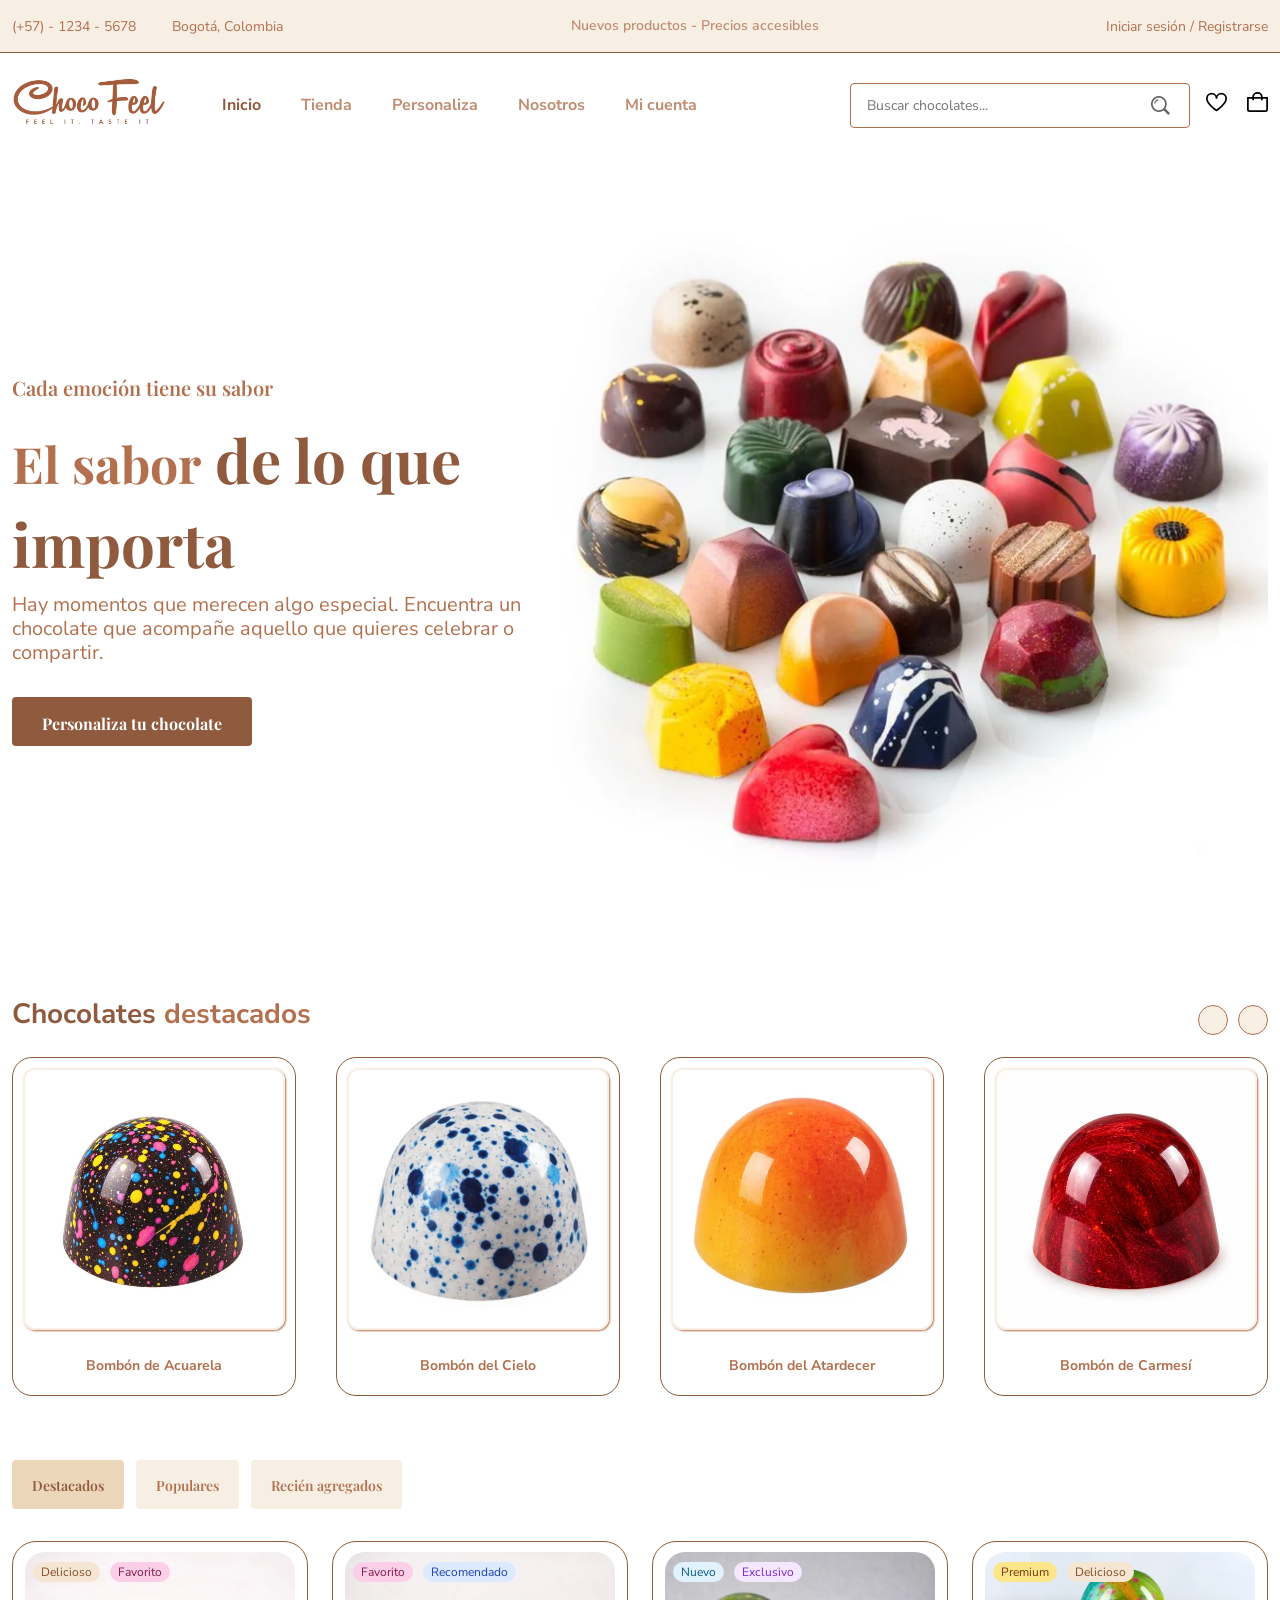
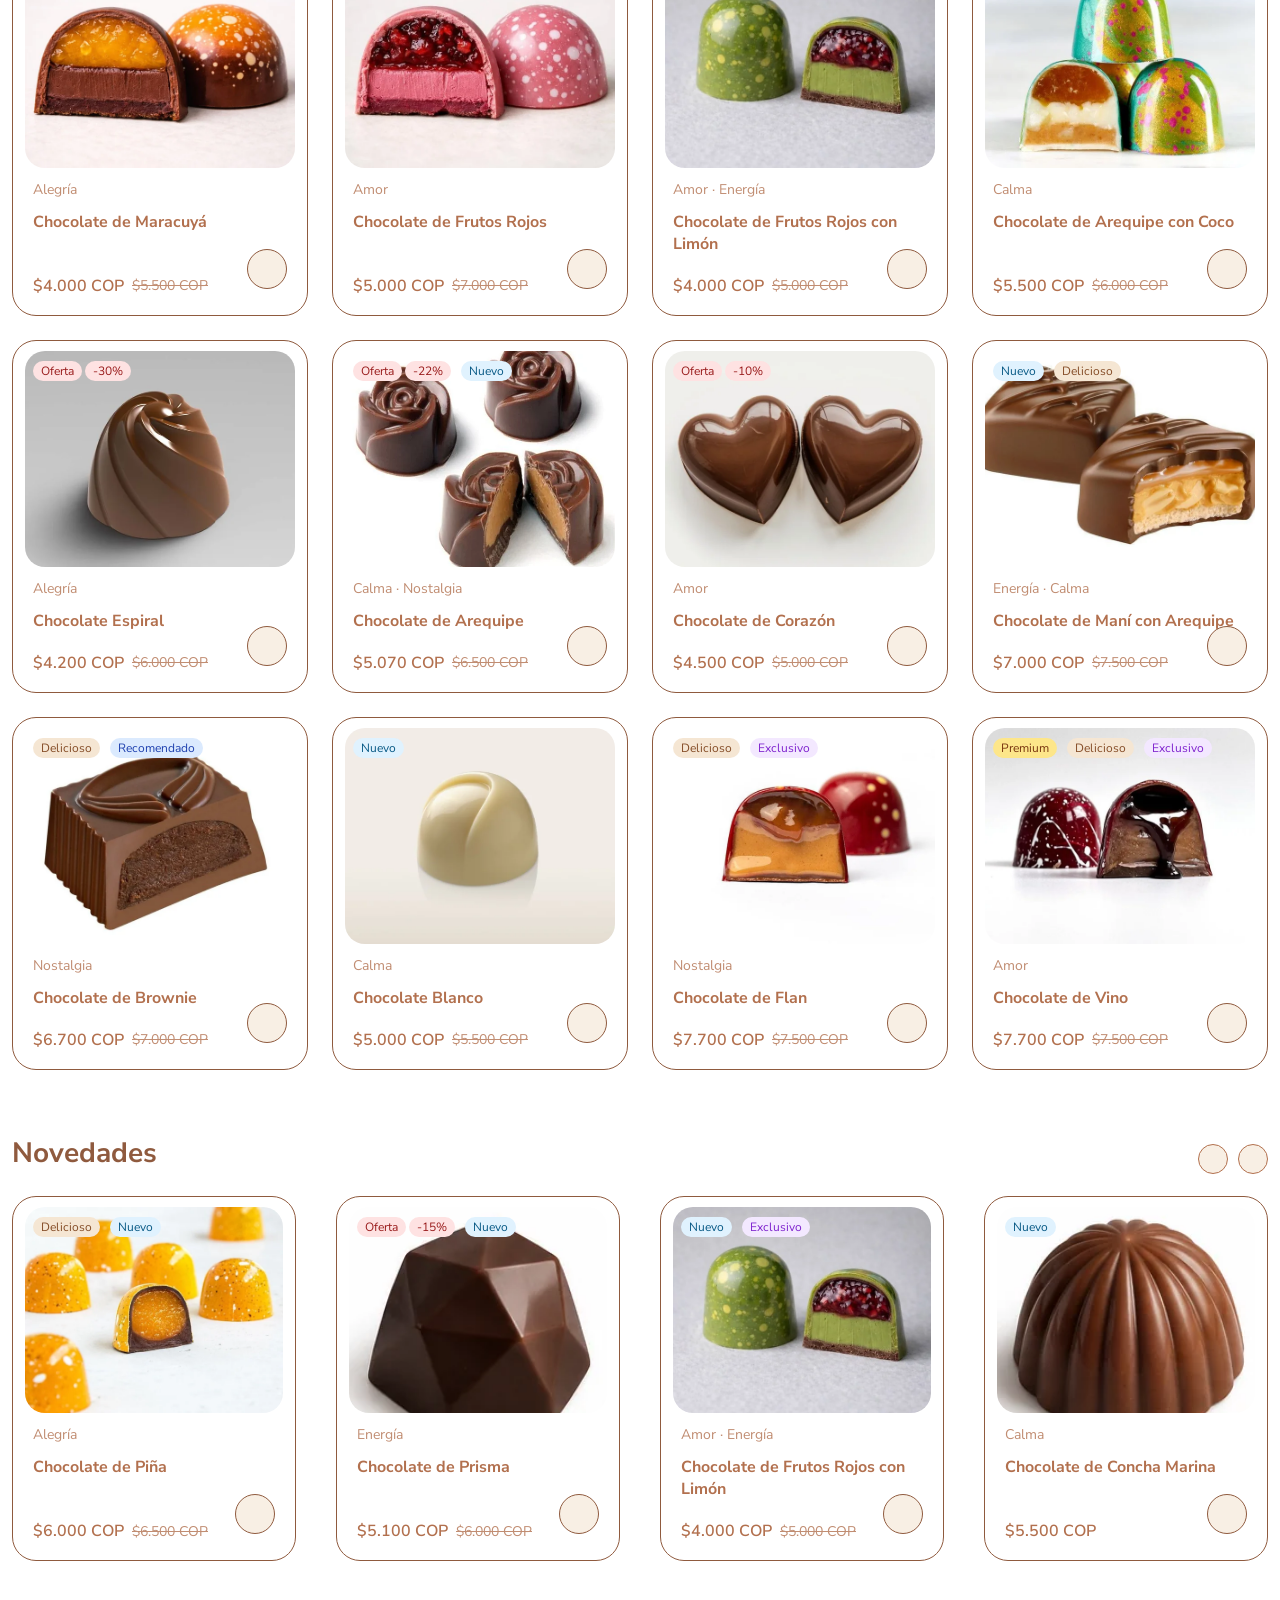
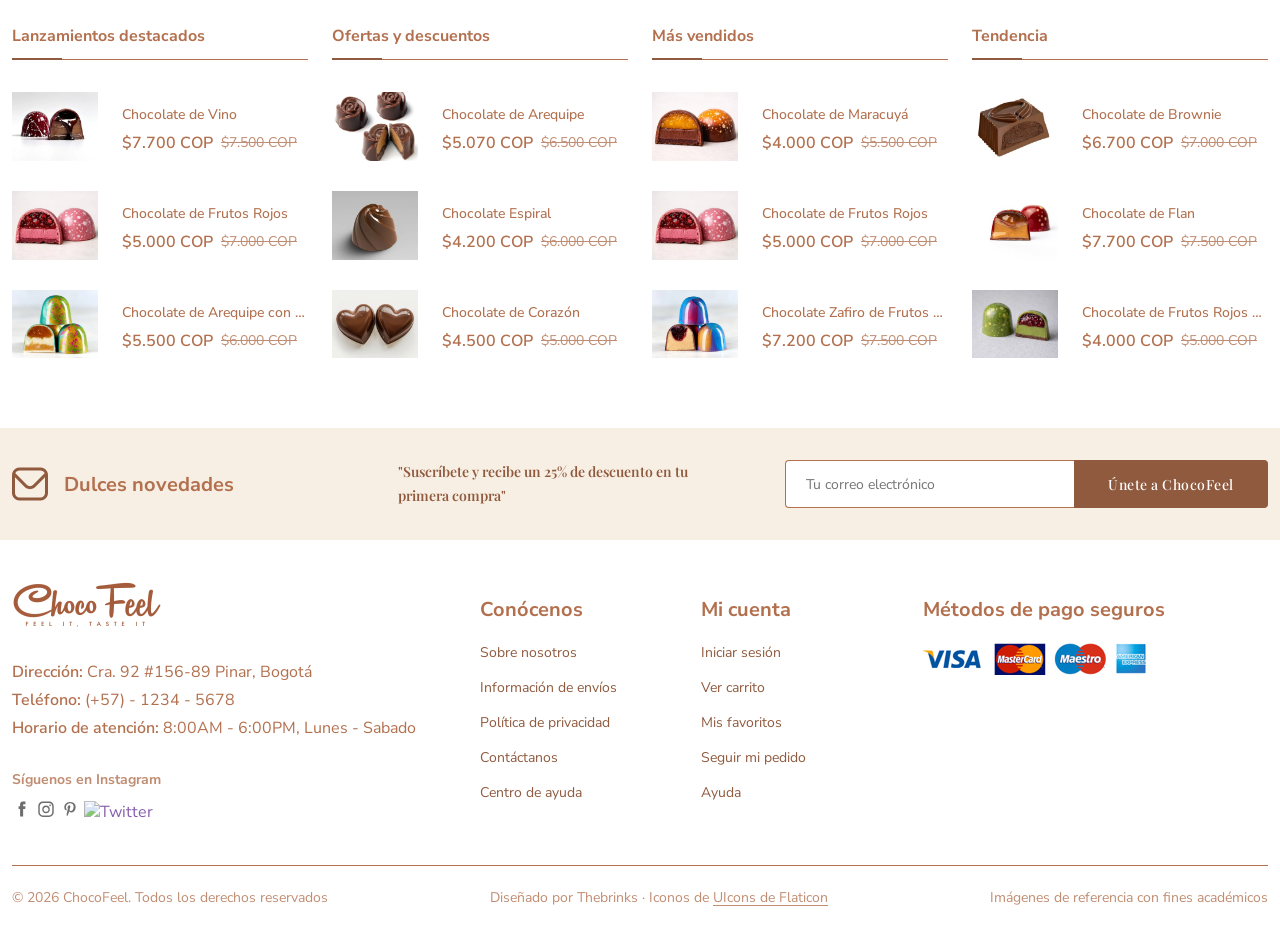
==== commit 4e15fd40: "Accesibilidad: textos alternativos, títulos, pestañas y teclado - alt en el logo del footer, los mét" ====
--- a/index.html
+++ b/index.html
@@ -66,7 +66,7 @@
           </li>
         </ul>
         <div class="header__search">
-          <input type="text" placeholder="Buscar chocolates..." class="form__input">
+          <input type="text" placeholder="Buscar chocolates..." class="form__input" aria-label="Buscar chocolates">
           <button class="search__btn" aria-label="Buscar">
             <img src="assets/img/icons/search.png" alt="">
           </button>
@@ -102,44 +102,58 @@
           </p>
           <a href="customize.html" class="btn">Personaliza tu chocolate</a>
         </div>
-        <img src="assets/img/banner/banner--colors-chocolates.webp" alt="" class="home__img">
+        <img src="assets/img/banner/banner--colors-chocolates.webp" alt="Bombones de chocolate pintados a mano de muchos colores" class="home__img">
       </div>
     </section>
     <!--================= FEATURES =================-->
     <section class="featured container section">
-      <h3 class="section__title">
+      <h2 class="section__title">
           <span>Chocolates</span> destacados
-      </h3>
+      </h2>
       <div class="features__container swiper">
         <div class="swiper-wrapper">
-          <a href="shop.html" class="feature__item swiper-slide">
-            <img src="assets/img/features/feature-1.webp" loading="lazy" alt="" class="feature__img">
-            <h3 class="feature__title">Bombón de Acuarela</h3>
-          </a>
-          <a href="shop.html" class="feature__item swiper-slide">
-            <img src="assets/img/features/feature-2.webp" loading="lazy" alt="" class="feature__img">
-            <h3 class="feature__title">Bombón del Cielo</h3>
-          </a>
-          <a href="shop.html" class="feature__item swiper-slide">
-            <img src="assets/img/features/feature-3.webp" loading="lazy" alt="" class="feature__img">
-            <h3 class="feature__title">Bombón del Atardecer</h3>
-          </a>
-          <a href="shop.html" class="feature__item swiper-slide">
-            <img src="assets/img/features/feature-4.webp" loading="lazy" alt="" class="feature__img">
-            <h3 class="feature__title">Bombón de Carmesí</h3>
-          </a>
-          <a href="shop.html" class="feature__item swiper-slide">
-            <img src="assets/img/features/feature-5.webp" loading="lazy" alt="" class="feature__img">
-            <h3 class="feature__title">Bombón de Ámbar</h3>
-          </a>
-          <a href="shop.html" class="feature__item swiper-slide">
-            <img src="assets/img/features/feature-6.webp" loading="lazy" alt="" class="feature__img">
-            <h3 class="feature__title">Bombón del Cosmos</h3>
-          </a>
-          <a href="shop.html" class="feature__item swiper-slide">
-            <img src="assets/img/features/feature-7.webp" loading="lazy" alt="" class="feature__img">
-            <h3 class="feature__title">Bombón Áureo</h3>
-          </a>
+          <div class="swiper-slide">
+            <a href="shop.html" class="feature__item">
+              <img src="assets/img/features/feature-1.webp" loading="lazy" alt="" class="feature__img">
+              <h3 class="feature__title">Bombón de Acuarela</h3>
+            </a>
+          </div>
+          <div class="swiper-slide">
+            <a href="shop.html" class="feature__item">
+              <img src="assets/img/features/feature-2.webp" loading="lazy" alt="" class="feature__img">
+              <h3 class="feature__title">Bombón del Cielo</h3>
+            </a>
+          </div>
+          <div class="swiper-slide">
+            <a href="shop.html" class="feature__item">
+              <img src="assets/img/features/feature-3.webp" loading="lazy" alt="" class="feature__img">
+              <h3 class="feature__title">Bombón del Atardecer</h3>
+            </a>
+          </div>
+          <div class="swiper-slide">
+            <a href="shop.html" class="feature__item">
+              <img src="assets/img/features/feature-4.webp" loading="lazy" alt="" class="feature__img">
+              <h3 class="feature__title">Bombón de Carmesí</h3>
+            </a>
+          </div>
+          <div class="swiper-slide">
+            <a href="shop.html" class="feature__item">
+              <img src="assets/img/features/feature-5.webp" loading="lazy" alt="" class="feature__img">
+              <h3 class="feature__title">Bombón de Ámbar</h3>
+            </a>
+          </div>
+          <div class="swiper-slide">
+            <a href="shop.html" class="feature__item">
+              <img src="assets/img/features/feature-6.webp" loading="lazy" alt="" class="feature__img">
+              <h3 class="feature__title">Bombón del Cosmos</h3>
+            </a>
+          </div>
+          <div class="swiper-slide">
+            <a href="shop.html" class="feature__item">
+              <img src="assets/img/features/feature-7.webp" loading="lazy" alt="" class="feature__img">
+              <h3 class="feature__title">Bombón Áureo</h3>
+            </a>
+          </div>
         </div>
         <div class="swiper-button-next">
           <i class="fi fi-rs-angle-right"></i>
@@ -151,30 +165,29 @@
     </section> 
     <!--================= PRODUCTS =================-->
     <section class="products section container">
-      <div class="tab__btns">
-        <span class="tab__btn active-tab" data-target="#featured">Destacados</span>
-        <span class="tab__btn"
-        data-target="#popular">Populares</span>
-        <span class="tab__btn"
-        data-target="#new-added">Recién agregados</span>
+      <!-- Pestañas con <button> para que funcionen con el teclado (Tab y Enter) -->
+      <div class="tab__btns" role="tablist" aria-label="Productos">
+        <button type="button" class="tab__btn active-tab" role="tab" aria-selected="true" aria-controls="featured" data-target="#featured">Destacados</button>
+        <button type="button" class="tab__btn" role="tab" aria-selected="false" aria-controls="popular" data-target="#popular">Populares</button>
+        <button type="button" class="tab__btn" role="tab" aria-selected="false" aria-controls="new-added" data-target="#new-added">Recién agregados</button>
       </div>
       <div class="tab__items">
-        <div class="tab__item active-tab" content id="featured">
+        <div class="tab__item active-tab" content id="featured" role="tabpanel">
           <div class="products__container grid"></div>
         </div>
-        <div class="tab__item" content id="popular">
+        <div class="tab__item" content id="popular" role="tabpanel">
           <div class="products__container grid"></div>
         </div>
-        <div class="tab__item" content id="new-added">
+        <div class="tab__item" content id="new-added" role="tabpanel">
           <div class="products__container grid"></div>
         </div>
       </div>
     </section>
     <!--================= NEW ARRIVALS =================-->
     <section class="new__arrivals container section">
-      <h3 class="section__title">
+      <h2 class="section__title">
           <span>Novedades</span>
-      </h3>
+      </h2>
       <div class="new__container swiper">
         <div class="swiper-wrapper"></div>
         <div class="swiper-button-next">
@@ -189,19 +202,19 @@
     <section class="showcase section">
       <div class="showcase__container container grid">
         <div class="showcase__wrapper">
-          <h3 class="section__title">Lanzamientos destacados</h3>
+          <h2 class="section__title">Lanzamientos destacados</h2>
           <div id="showcase-launches"></div>
         </div>
         <div class="showcase__wrapper">
-          <h3 class="section__title">Ofertas y descuentos</h3>
+          <h2 class="section__title">Ofertas y descuentos</h2>
           <div id="showcase-offers"></div>
         </div>
         <div class="showcase__wrapper">
-          <h3 class="section__title">Más vendidos</h3>
+          <h2 class="section__title">Más vendidos</h2>
           <div id="showcase-best-sellers"></div>
         </div>
         <div class="showcase__wrapper">
-          <h3 class="section__title">Tendencia</h3>
+          <h2 class="section__title">Tendencia</h2>
           <div id="showcase-trending"></div>
         </div>
       </div>
@@ -209,13 +222,13 @@
     <!--================= NEWSLETTER =================-->
     <section class="newsletter section home__newsletter">
       <div class="newsletter__container container grid">
-        <h3 class="newsletter__title flex">
+        <h2 class="newsletter__title flex">
           <svg class="newsletter__icon" viewBox="0 0 300 300" width="1em" height="1em" fill="currentColor" aria-hidden="true">
             <!-- Ícono "envelope" de UIcons de Flaticon (regular rounded), copiado como SVG -->
             <path transform="matrix(1 0 0 -1 0 300)" d="M238 288H63Q46 287 31.5 279.0Q17 271 8.5 256.5Q0 242 0 225V75Q0 58 8.5 43.5Q17 29 31.5 21.0Q46 13 62 12H238Q254 13 268.5 21.0Q283 29 291.5 43.5Q300 58 300 75V225Q300 242 291.5 256.5Q283 271 268.5 279.0Q254 287 238 288ZM63 263H238Q249 262 258.5 256.0Q268 250 272 239L177 143Q166 132 150.0 132.0Q134 132 123 143L28 239Q32 250 41.5 256.0Q51 262 62 262ZM238 38H63Q47 38 36.0 48.5Q25 59 25 75V206L106 126Q118 114 134.0 109.5Q150 105 166.0 109.5Q182 114 194 126L275 206V75Q275 59 264.0 48.5Q253 38 237 38Z"/>
           </svg>
           Dulces novedades
-        </h3>
+        </h2>
         <p class="newsletter__description">
           "Suscríbete y recibe un 25% de descuento en tu primera compra"
         </p>
@@ -223,7 +236,8 @@
           <input 
           type="email" 
           placeholder="Tu correo electrónico" 
-          class="newsletter__input" 
+          class="newsletter__input"
+          aria-label="Tu correo electrónico" 
           required>
           <button type="submit" class="newsletter__btn">Únete a ChocoFeel</button>
         </form>
@@ -235,7 +249,7 @@
     <div class="footer__container grid">
       <div class="footer__content">
         <a href="index.html" class="footer__logo">
-          <img src="assets/img/marca/logo-chocofeel-mejorado-sinfondo.webp" alt="" class="footer__logo-img">
+          <img src="assets/img/marca/logo-chocofeel-mejorado-sinfondo.webp" alt="ChocoFeel - Inicio" class="footer__logo-img">
         </a>
         <p class="footer__description">
           <span>Dirección:</span> Cra. 92 #156-89 Pinar, Bogotá
@@ -247,26 +261,26 @@
           <span>Horario de atención:</span> 8:00AM - 6:00PM, Lunes - Sabado
         </p>
         <div class="footer__social">
-          <h4 class="footer__subtitle">Síguenos en Instagram</h4>
+          <h2 class="footer__subtitle">Síguenos en Instagram</h2>
           <div class="footer__social-links flex">
             <a href="">
-              <img src="assets/img/icons/icon-facebook.svg" alt="" class="footer__social-icon">
+              <img src="assets/img/icons/icon-facebook.svg" alt="Facebook" class="footer__social-icon">
             </a>
             <a href="">
-              <img src="assets/img/icons/icon-instagram.svg" alt="" class="footer__social-icon">
+              <img src="assets/img/icons/icon-instagram.svg" alt="Instagram" class="footer__social-icon">
             </a>
             <a href="">
-              <img src="assets/img/icons/icon-pinterest.svg" alt="" class="footer__social-icon">
+              <img src="assets/img/icons/icon-pinterest.svg" alt="Pinterest" class="footer__social-icon">
             </a>
             <a href="">
-              <img src="assets/img/icons/icon-twitter.svg" alt="" class="footer__social-icon">
+              <img src="assets/img/icons/icon-twitter.svg" alt="Twitter" class="footer__social-icon">
             </a>
           </div>
         </div>
       </div>
 
       <div class="footer__content">
-        <h3 class="footer__title">Conócenos</h3>
+        <h2 class="footer__title">Conócenos</h2>
         <ul class="footer__links">
           <li><a href="about.html" class="footer__link">Sobre nosotros</a></li>
           <li><a href="shipping.html" class="footer__link">Información de envíos</a></li>
@@ -277,7 +291,7 @@
       </div>
 
       <div class="footer__content">
-        <h3 class="footer__title">Mi cuenta</h3>
+        <h2 class="footer__title">Mi cuenta</h2>
         <ul class="footer__links">
           <li><a href="login-register.html" class="footer__link">Iniciar sesión</a></li>
           <li><a href="cart.html" class="footer__link">Ver carrito</a></li>
@@ -288,9 +302,9 @@
       </div>
 
       <div class="footer__content">
-        <h3 class="footer__title">Métodos de pago seguros</h3>
-
-        <img src="assets/img/payment-method/payment-method.webp" alt="" class="payment__img">
+        <h2 class="footer__title">Métodos de pago seguros</h2>
+
+        <img src="assets/img/payment-method/payment-method.webp" alt="Métodos de pago: Visa, Mastercard, Maestro y American Express" class="payment__img">
       </div>
     </div>
 
--- a/assets/css/styles.css
+++ b/assets/css/styles.css
@@ -107,6 +107,21 @@
     font-weight: var(--weight-700);
 }
 
+/* Títulos de sección que son <h2> por orden (h1 > h2 > h3) pero se ven
+   como los <h3> del diseño original */
+.section__title,
+.footer__title,
+.footer__subtitle,
+.newsletter__title,
+.cart__summary-title,
+.customize__summary-title,
+.about__card-title,
+.accounts__panel-title,
+.info__card h2 {
+    font-family: var(--body-font);
+    font-weight: var(--weight-700);
+}
+
 ul {
     list-style: none;
 }
@@ -129,6 +144,12 @@
     background-color: transparent;
     border: none;
     outline: none;
+}
+
+/* Borde visible cuando se navega con el teclado (Tab). Con el mouse no aparece */
+:focus-visible {
+    outline: 2px solid var(--first-color);
+    outline-offset: 2px;
 }
 
 /*=============== REUSABLE CSS CLASES ===============*/
@@ -370,11 +391,18 @@
 }
 
 .feature__item {
+    display: block;
+    height: 100%;
     text-align: center;
     border: 1px solid var(--border-color);
     padding: 0.625rem 0.625rem 1.25rem;
     border-radius: 1.25rem;
-    max-height: 350px;
+}
+
+/* Todas las tarjetas del carrusel miden lo mismo que la más alta
+   (un nombre largo ocupa dos líneas y hacía crecer solo esa tarjeta) */
+.features__container .swiper-slide {
+    height: auto;
 }
 
 .feature__img {
@@ -1835,7 +1863,7 @@
     font-size: var(--small-font-size);
 }
 
-.accounts__order-header h4 {
+.accounts__order-header h3 {
     color: var(--title-color);
     font-size: var(--normal-font-size);
 }
@@ -1892,7 +1920,7 @@
     padding: 1.5rem;
 }
 
-.info__card h3 {
+.info__card h2 {
     color: var(--title-color);
     font-size: var(--large-font-size);
     margin-block: 0.75rem 0.25rem;
@@ -2420,13 +2448,16 @@
         margin-block: 0.5rem 0.375rem;
     }
 
-    /* Las etiquetas bajan de línea antes de llegar a los botones de la derecha */
+    /* En celular las etiquetas van debajo de la imagen para no tapar el chocolate */
     .product__badge {
-        left: 1rem;
-        right: 3.25rem;
-        top: 1rem;
+        position: static;
         flex-wrap: wrap;
         gap: 4px;
+        margin-top: 0.5rem;
+    }
+
+    .badge {
+        font-size: var(--tiny-font-size);
     }
 
     .product__price {
@@ -2452,15 +2483,23 @@
     }
 
     @media (hover: none) {
+        /* Botones más pequeños y semitransparentes para tapar menos la imagen */
         .product__actions {
-            top: 1rem;
-            right: 1rem;
+            top: 0.875rem;
+            right: 0.875rem;
+            row-gap: 0.375rem;
         }
 
         .product__actions .action__btn {
-            width: 34px;
-            height: 34px;
-            line-height: 36px;
+            width: 30px;
+            height: 30px;
+            line-height: 32px;
+            font-size: var(--smaller-font-size);
+        }
+
+        /* El corazón de un favorito conserva su fondo café */
+        .product__actions .action__btn:not(.is-wished) {
+            background-color: #f8efe4cc;
         }
     }
 
@@ -2487,8 +2526,16 @@
         border-right: 1px solid var(--border-color-alt);
     }
 
+    /* Conócenos y Mi cuenta quedan lado a lado; los datos y los pagos
+       (primer y último bloque) ocupan todo el ancho */
     .footer__container {
-        grid-template-columns: 1fr;
+        grid-template-columns: repeat(2, 1fr);
+        column-gap: 1rem;
+    }
+
+    .footer__content:first-child,
+    .footer__content:last-child {
+        grid-column: 1 / -1;
     }
 
     .footer__bottom {
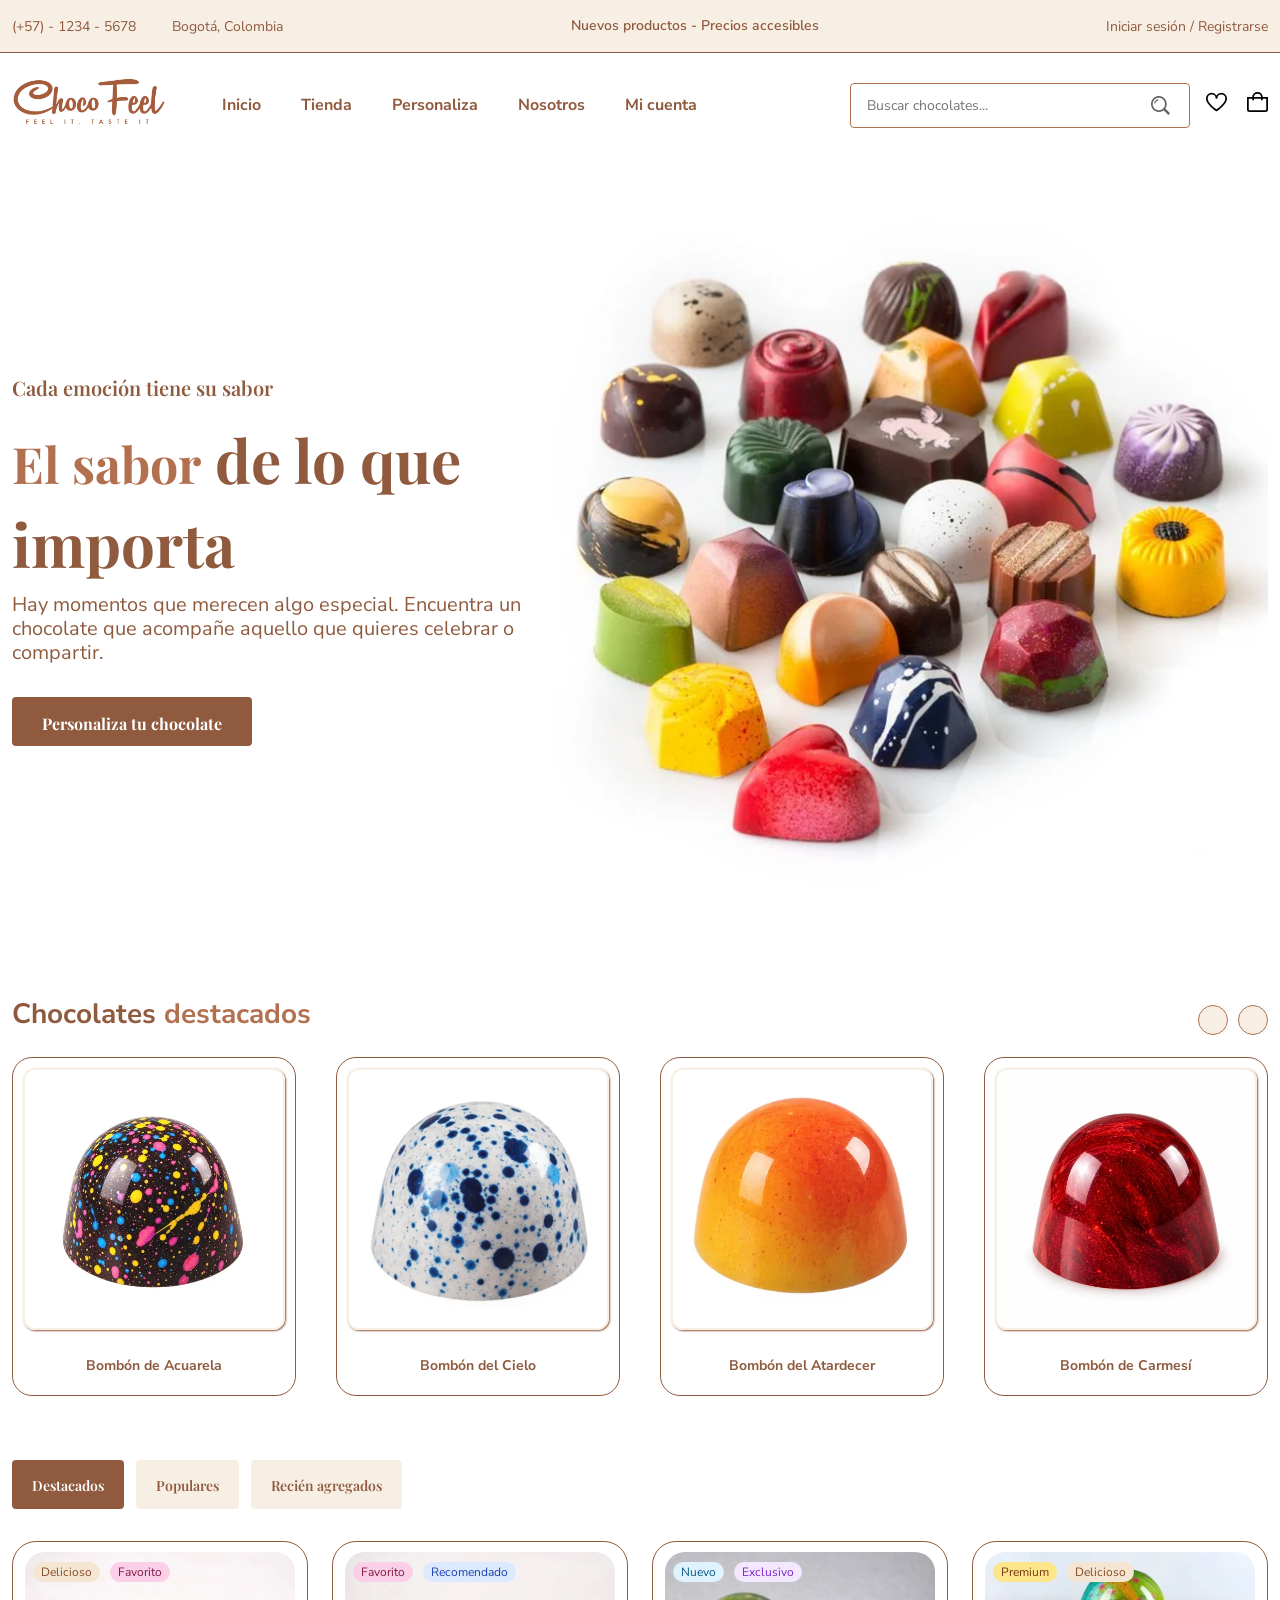
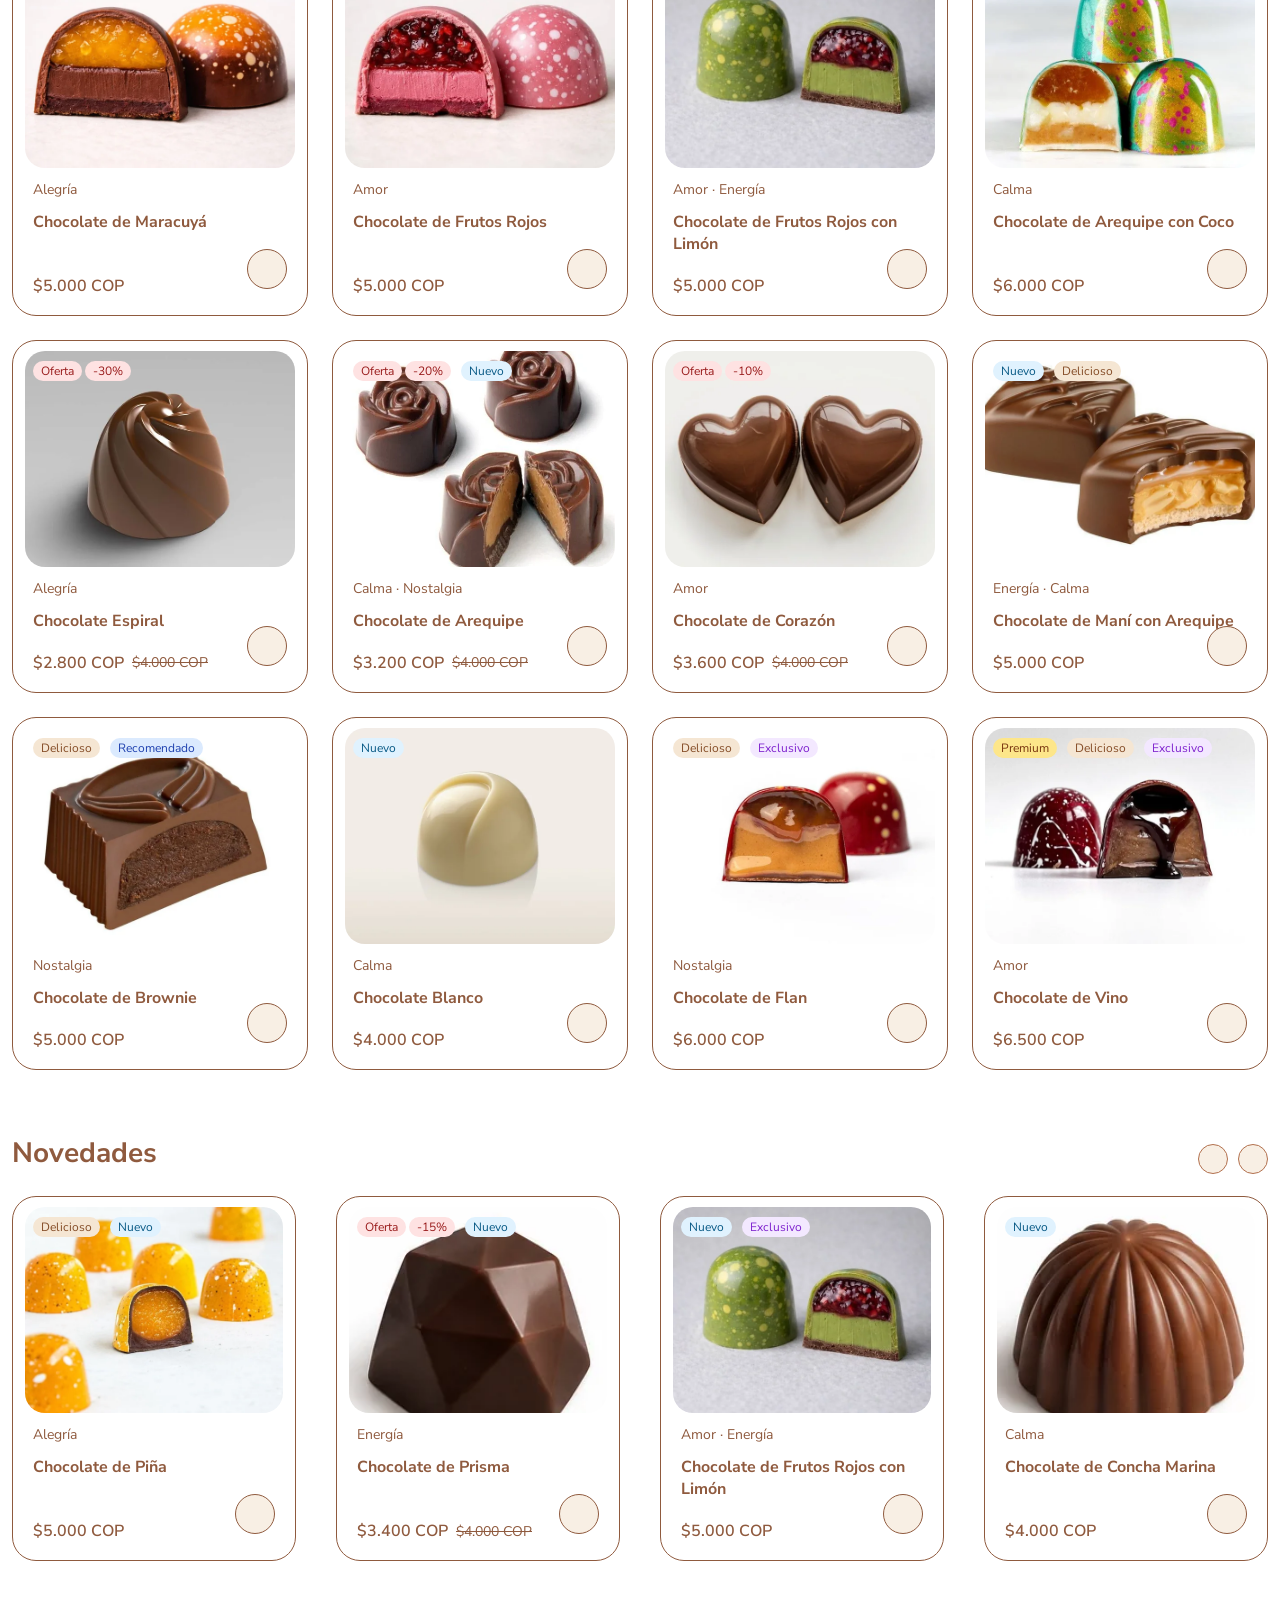
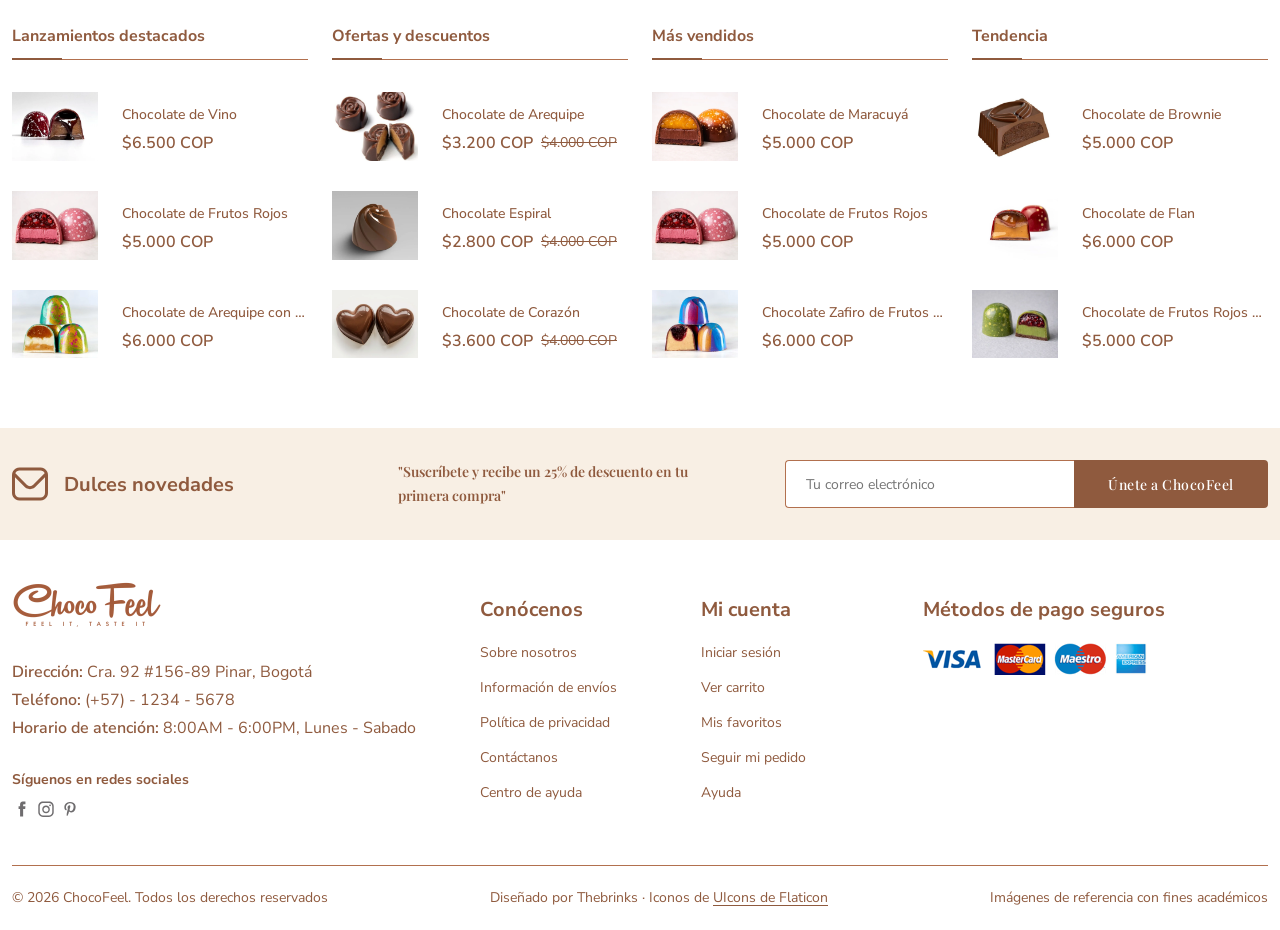
==== commit 9afd900b: "Precios coherentes, redes sociales, SEO, 404 y limpieza - Precios del catálogo con las reglas del ar" ====
--- a/index.html
+++ b/index.html
@@ -3,6 +3,20 @@
 <head>
   <meta charset="UTF-8">
   <meta name="viewport" content="width=device-width, initial-scale=1.0">
+  <!--================= SEO Y VISTA PREVIA AL COMPARTIR =================-->
+  <meta name="description" content="Bombones de chocolate artesanales en Bogotá, pintados a mano y personalizados según tu emoción: elige forma, relleno y decoración.">
+  <meta name="theme-color" content="#8f5a3e">
+  <meta property="og:type" content="website">
+  <meta property="og:site_name" content="ChocoFeel">
+  <meta property="og:locale" content="es_CO">
+  <meta property="og:title" content="ChocoFeel | Bombones personalizados en Bogotá">
+  <meta property="og:description" content="Bombones de chocolate artesanales en Bogotá, pintados a mano y personalizados según tu emoción: elige forma, relleno y decoración.">
+  <meta property="og:url" content="https://thebrinks.github.io/ChocoFeel/">
+  <meta property="og:image" content="https://thebrinks.github.io/ChocoFeel/assets/img/marca/og-chocofeel.jpg">
+  <meta property="og:image:width" content="1200">
+  <meta property="og:image:height" content="630">
+  <meta property="og:image:alt" content="Logo de ChocoFeel junto a bombones de chocolate pintados de colores">
+  <meta name="twitter:card" content="summary_large_image">
   <!--================= FLATICON =================-->
   <link 
     rel='stylesheet' 
@@ -19,7 +33,7 @@
   <!--================= CSS =================-->
   <link rel="stylesheet" href="assets/css/styles.css">
   <link rel="icon" type="image/png" href="assets/img/marca/favicon-chocofeel-32pixeles.png">
-  <title>ChocoFeel</title>
+  <title>ChocoFeel | Bombones personalizados en Bogotá</title>
 </head>
 <body>
   <!--================= HEADER =================-->
@@ -261,19 +275,17 @@
           <span>Horario de atención:</span> 8:00AM - 6:00PM, Lunes - Sabado
         </p>
         <div class="footer__social">
-          <h2 class="footer__subtitle">Síguenos en Instagram</h2>
+          <h2 class="footer__subtitle">Síguenos en redes sociales</h2>
+          <!-- target="_blank" abre otra pestaña; rel="noopener" evita que esa pestaña controle la nuestra -->
           <div class="footer__social-links flex">
-            <a href="">
-              <img src="assets/img/icons/icon-facebook.svg" alt="Facebook" class="footer__social-icon">
-            </a>
-            <a href="">
-              <img src="assets/img/icons/icon-instagram.svg" alt="Instagram" class="footer__social-icon">
-            </a>
-            <a href="">
-              <img src="assets/img/icons/icon-pinterest.svg" alt="Pinterest" class="footer__social-icon">
-            </a>
-            <a href="">
-              <img src="assets/img/icons/icon-twitter.svg" alt="Twitter" class="footer__social-icon">
+            <a href="https://www.facebook.com/profile.php?id=61595701816615" target="_blank" rel="noopener noreferrer">
+              <img src="assets/img/icons/icon-facebook.svg" alt="Facebook de ChocoFeel" class="footer__social-icon">
+            </a>
+            <a href="https://www.instagram.com/chocofeel.cf/" target="_blank" rel="noopener noreferrer">
+              <img src="assets/img/icons/icon-instagram.svg" alt="Instagram de ChocoFeel" class="footer__social-icon">
+            </a>
+            <a href="https://pin.it/2lU4I6KXs" target="_blank" rel="noopener noreferrer">
+              <img src="assets/img/icons/icon-pinterest.svg" alt="Pinterest de ChocoFeel" class="footer__social-icon">
             </a>
           </div>
         </div>
--- a/assets/css/styles.css
+++ b/assets/css/styles.css
@@ -10,9 +10,13 @@
     --first-color-alt: #f8efe4;
     --second-color: #edd7bb;
     --title-color: #8f5a3e;
-    --subtitle-color: #b2704e;
-    --text-color: #b2704e;
-    --text-color-light: #c18d72;
+    /* Texto normal en #8f5a3e: contraste 5,68:1 sobre blanco y 4,99:1 sobre
+       #f8efe4 (WCAG pide 4,5:1). #b2704e solo llega a 3,95:1, así que queda
+       para los títulos grandes (--big-title-color), donde basta con 3:1 */
+    --subtitle-color: #8f5a3e;
+    --text-color: #8f5a3e;
+    --text-color-light: #8f5a3e;
+    --big-title-color: #b2704e;
     --body-color: #fff;
     --container-color: #f8efe4;
     --border-color: #8f5a3e;
@@ -174,6 +178,7 @@
 
 .section__title {
     font-size: var(--h4-font-size);
+    color: var(--big-title-color);
     margin-bottom: 1.5rem
 }
 
@@ -349,7 +354,7 @@
     font-size: var(--h1-font-size);
     font-weight: var(--weight-700);
     line-height: 1.4;
-    color: var(--subtitle-color);
+    color: var(--big-title-color);
 }
 
 .home__title span {
@@ -650,8 +655,8 @@
 
 /* Active Tab */
 .tab__btn.active-tab {
-    color: var(--title-color);
-    background-color: var(--second-color);
+    color: var(--body-color);
+    background-color: var(--first-color);
 }
 
 .tab__item:not(.active-tab) {
@@ -715,6 +720,8 @@
 
 .showcase__wrapper .section__title {
     font-size: var(--normal-font-size);
+    /* Este título es pequeño: necesita el color oscuro para el contraste */
+    color: var(--title-color);
     border-bottom: 1px solid var(--border-color-alt);
     padding-bottom: 0.75rem;
     margin-bottom: 2rem;
@@ -988,7 +995,7 @@
 /*=============== CUSTOMIZE ===============*/
 .customize__title {
     font-size: var(--h2-font-size);
-    color: var(--subtitle-color);
+    color: var(--big-title-color);
 }
 
 .customize__title span {
@@ -1265,7 +1272,7 @@
 
 .about__title {
     font-size: var(--h2-font-size);
-    color: var(--subtitle-color);
+    color: var(--big-title-color);
     margin-bottom: 1rem;
 }
 
@@ -1324,7 +1331,7 @@
     margin: 0 auto 1.25rem;
     border-radius: 50%;
     object-fit: cover;
-    background-color: var(--second-color);
+    background-color: var(--container-color);
     color: var(--first-color);
     font-weight: var(--weight-600);
 }
@@ -1353,7 +1360,7 @@
 
 .shop__title {
     font-size: var(--h2-font-size);
-    color: var(--subtitle-color);
+    color: var(--big-title-color);
 }
 
 .shop__title span {
@@ -1472,7 +1479,7 @@
 
 .details__title {
     font-size: var(--h2-font-size);
-    color: var(--subtitle-color);
+    color: var(--big-title-color);
     line-height: 1.2;
 }
 
@@ -1484,7 +1491,8 @@
 }
 
 .details__mood {
-    background-color: var(--second-color);
+    background-color: var(--container-color);
+    border: 1px solid var(--first-color);
     color: var(--title-color);
     font-size: var(--small-font-size);
     font-weight: var(--weight-600);
@@ -1557,7 +1565,7 @@
 /*=============== CART ===============*/
 .cart__title {
     font-size: var(--h2-font-size);
-    color: var(--subtitle-color);
+    color: var(--big-title-color);
     margin-bottom: 2rem;
 }
 
@@ -2056,6 +2064,26 @@
 
 .help__item p {
     margin-top: 0.75rem;
+}
+
+/*=============== 404 ===============*/
+.not-found {
+    text-align: center;
+}
+
+/* El número es decorativo (aria-hidden): solo necesita contraste de texto grande */
+.not-found__code {
+    font-family: var(--second-font);
+    font-size: 7rem;
+    font-weight: var(--weight-700);
+    line-height: 1;
+    color: var(--big-title-color);
+    margin-bottom: 1rem;
+}
+
+.not-found__text {
+    max-width: 520px;
+    margin: 0 auto 2rem;
 }
 
 /*=============== CHECKOUT ===============*/
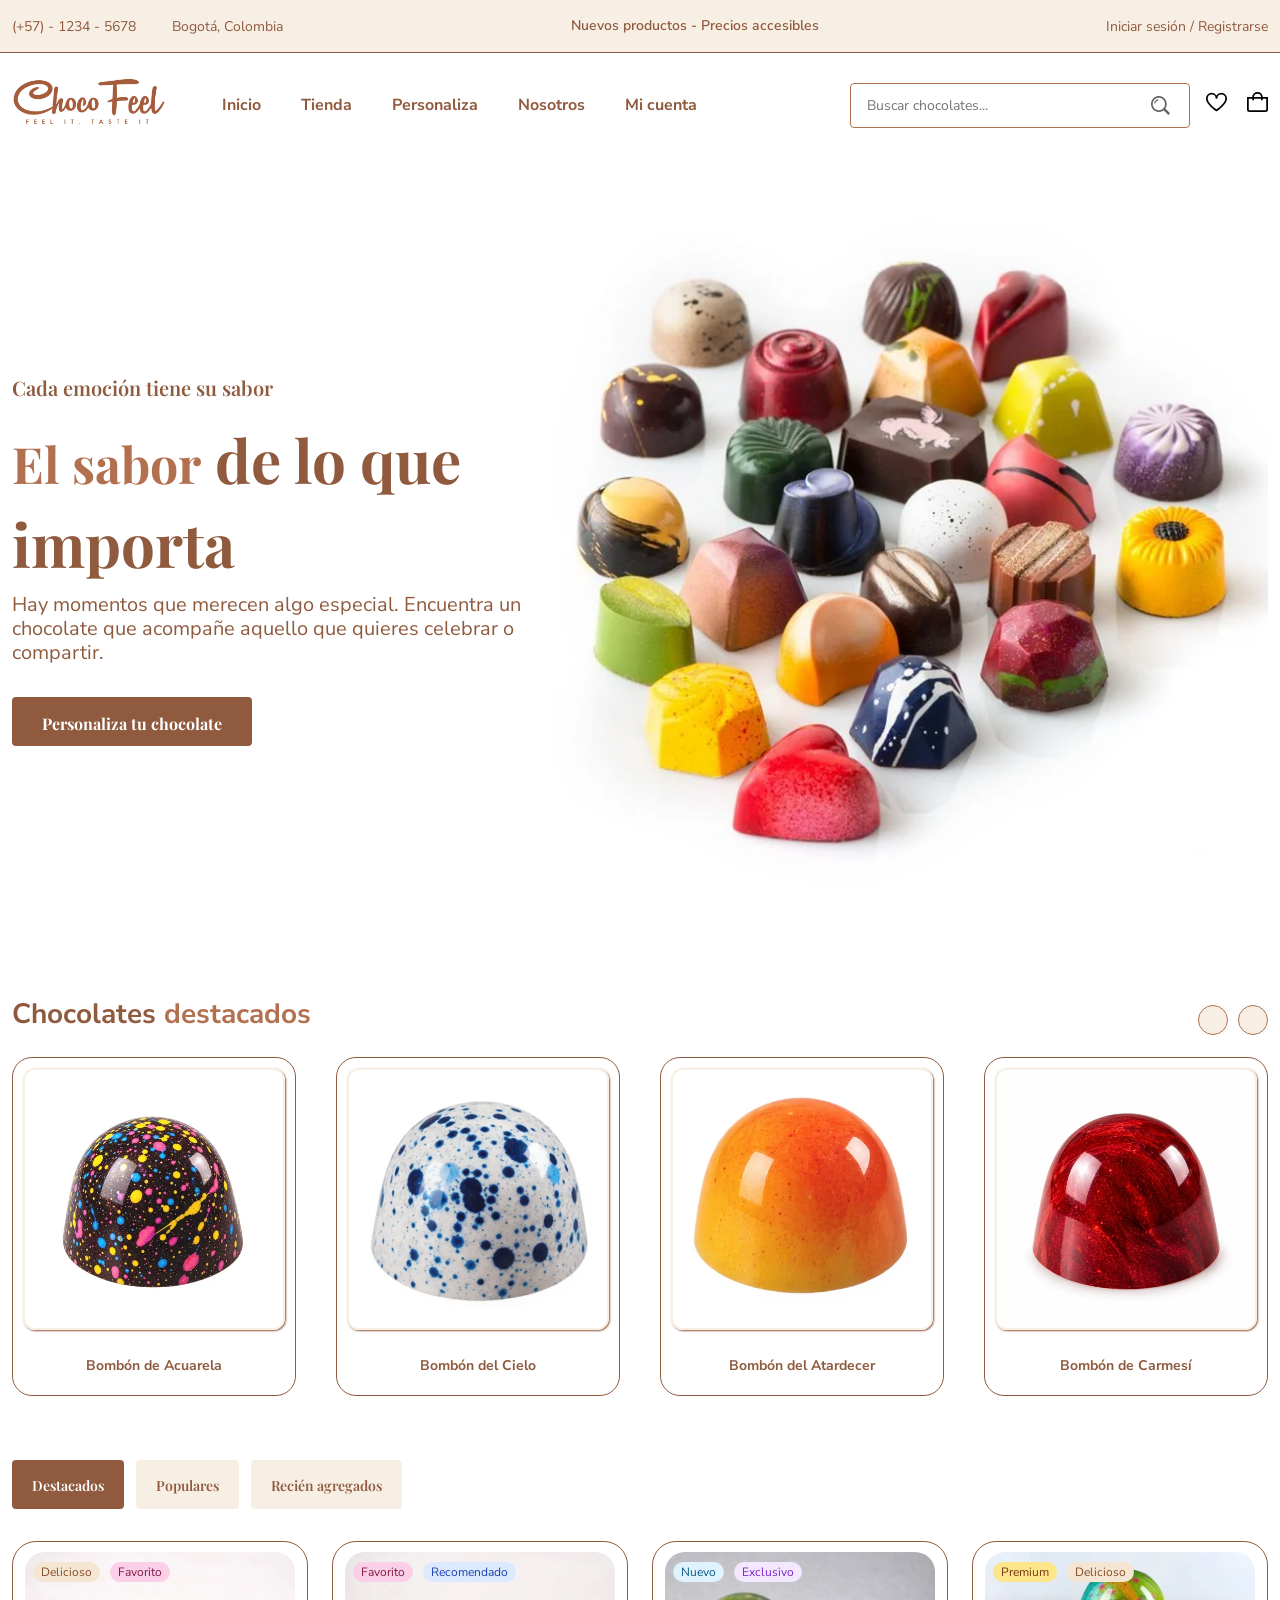
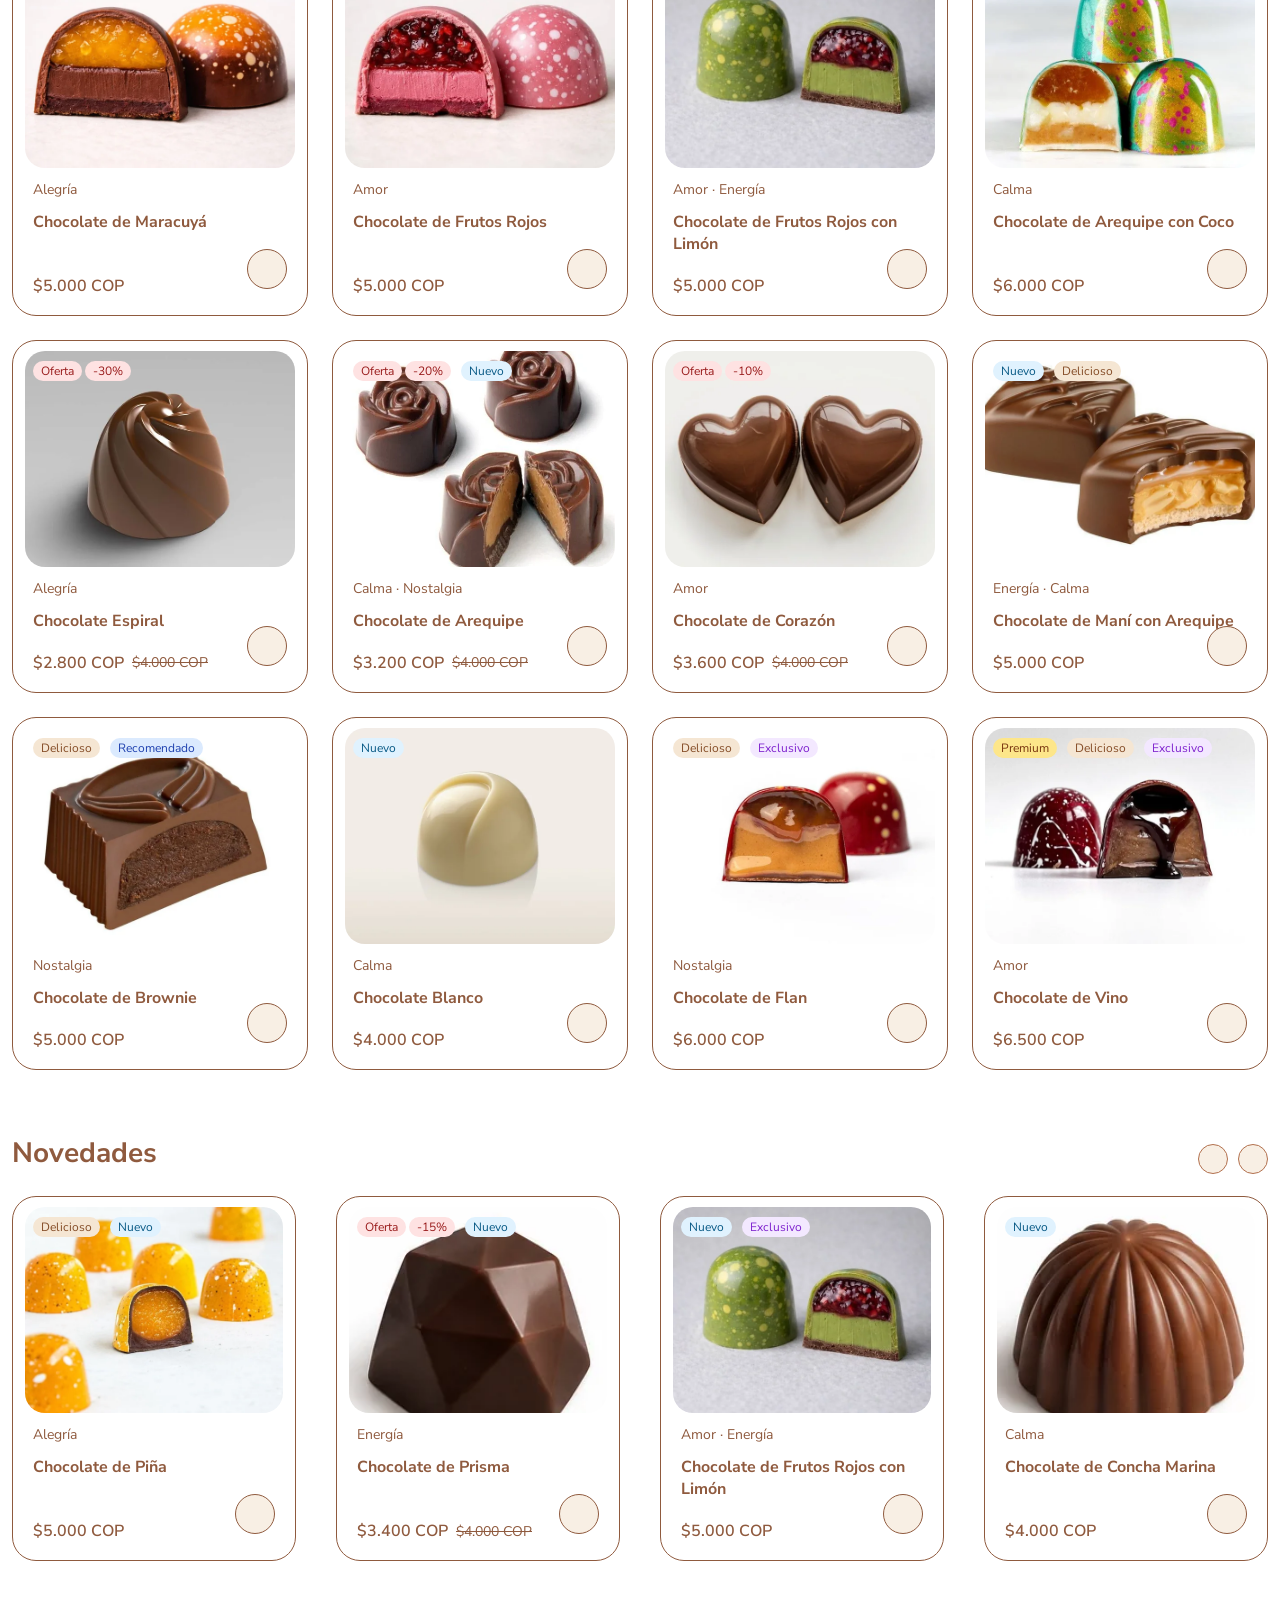
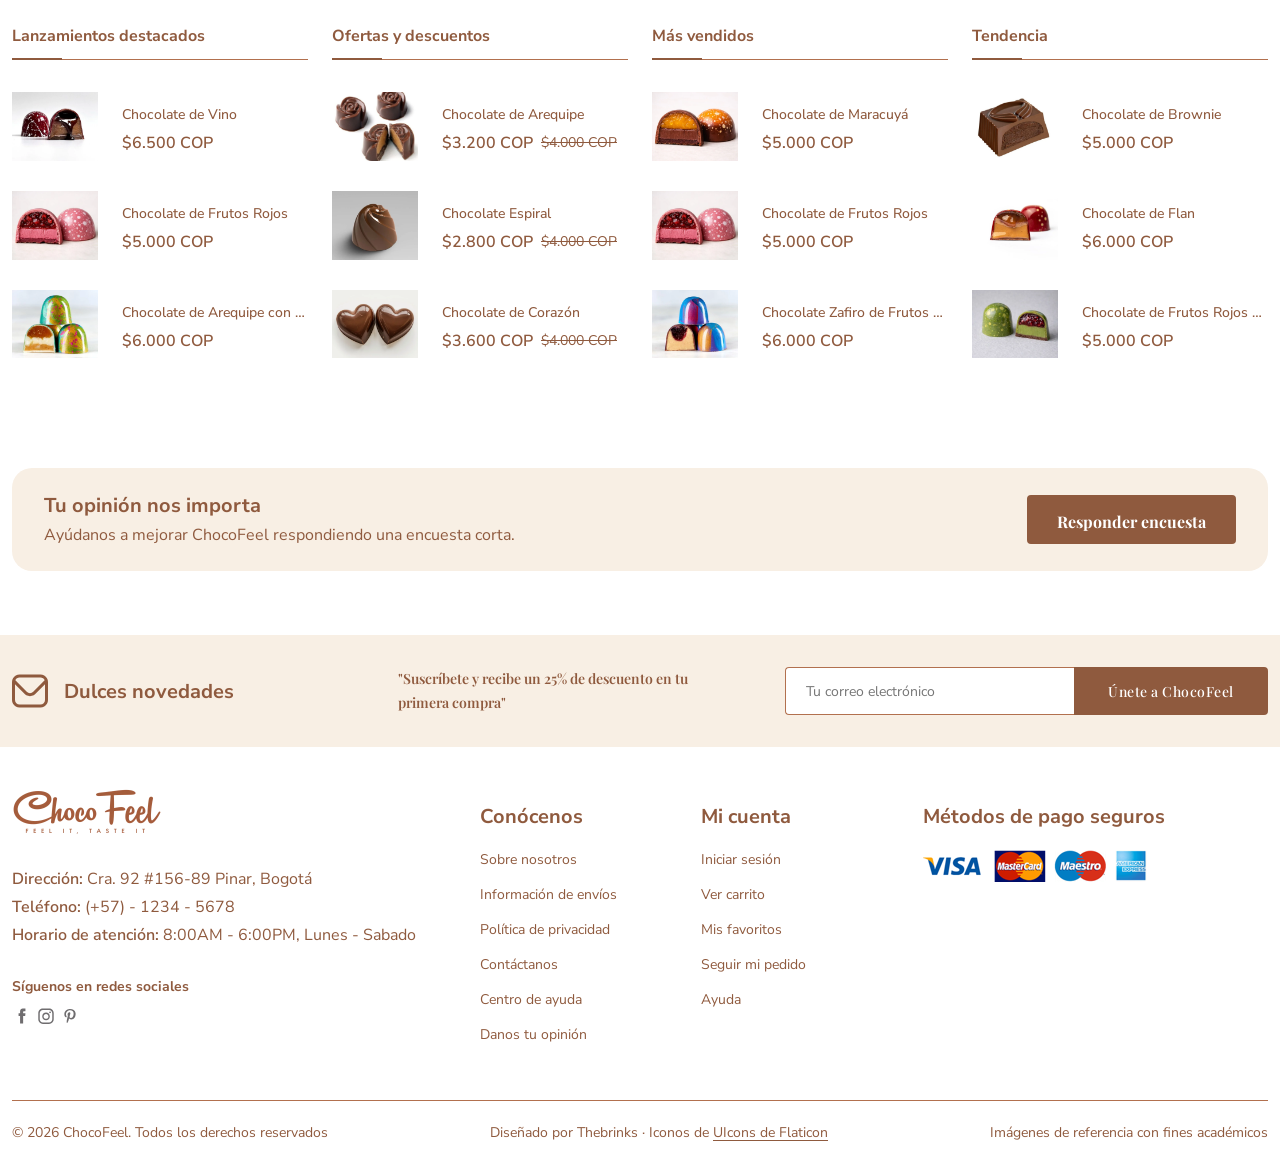
==== commit eedb14a7: "Encuesta de opinión (Google Forms) en tres lugares - Inicio: sección "Tu opinión nos importa" antes " ====
--- a/index.html
+++ b/index.html
@@ -233,6 +233,16 @@
         </div>
       </div>
     </section>
+    <!--================= OPINIÓN (formulario de Google) =================-->
+    <section class="feedback section container">
+      <div class="info__box feedback__box">
+        <div>
+          <h2 class="feedback__title">Tu opinión nos importa</h2>
+          <p class="feedback__text">Ayúdanos a mejorar ChocoFeel respondiendo una encuesta corta.</p>
+        </div>
+        <a href="https://docs.google.com/forms/d/e/1FAIpQLSehI1_Sg95bypvRVakAREnvJ4B_L1ikvSMp5z1ncz8jY75HRQ/viewform" class="btn" target="_blank" rel="noopener noreferrer">Responder encuesta<span class="sr-only"> (se abre en otra pestaña)</span></a>
+      </div>
+    </section>
     <!--================= NEWSLETTER =================-->
     <section class="newsletter section home__newsletter">
       <div class="newsletter__container container grid">
@@ -299,6 +309,7 @@
           <li><a href="privacy.html" class="footer__link">Política de privacidad</a></li>
           <li><a href="contact.html" class="footer__link">Contáctanos</a></li>
           <li><a href="help.html" class="footer__link">Centro de ayuda</a></li>
+          <li><a href="https://docs.google.com/forms/d/e/1FAIpQLSehI1_Sg95bypvRVakAREnvJ4B_L1ikvSMp5z1ncz8jY75HRQ/viewform" class="footer__link" target="_blank" rel="noopener noreferrer">Danos tu opinión<span class="sr-only"> (se abre en otra pestaña)</span></a></li>
         </ul>
       </div>
 
--- a/assets/css/styles.css
+++ b/assets/css/styles.css
@@ -2083,6 +2083,26 @@
 
 .not-found__text {
     max-width: 520px;
+    margin: 0 auto 2rem;
+}
+
+/*=============== OPINIÓN (formulario de Google) ===============*/
+.feedback__box {
+    justify-content: space-between;
+}
+
+.info__box .feedback__title {
+    font-family: var(--body-font);
+    font-size: var(--large-font-size);
+    font-weight: var(--weight-700);
+    color: var(--title-color);
+    margin-bottom: 0.25rem;
+}
+
+/* En la confirmación del pedido la caja va centrada bajo el número de pedido */
+.checkout__done .feedback__box {
+    justify-content: center;
+    max-width: 640px;
     margin: 0 auto 2rem;
 }
 
